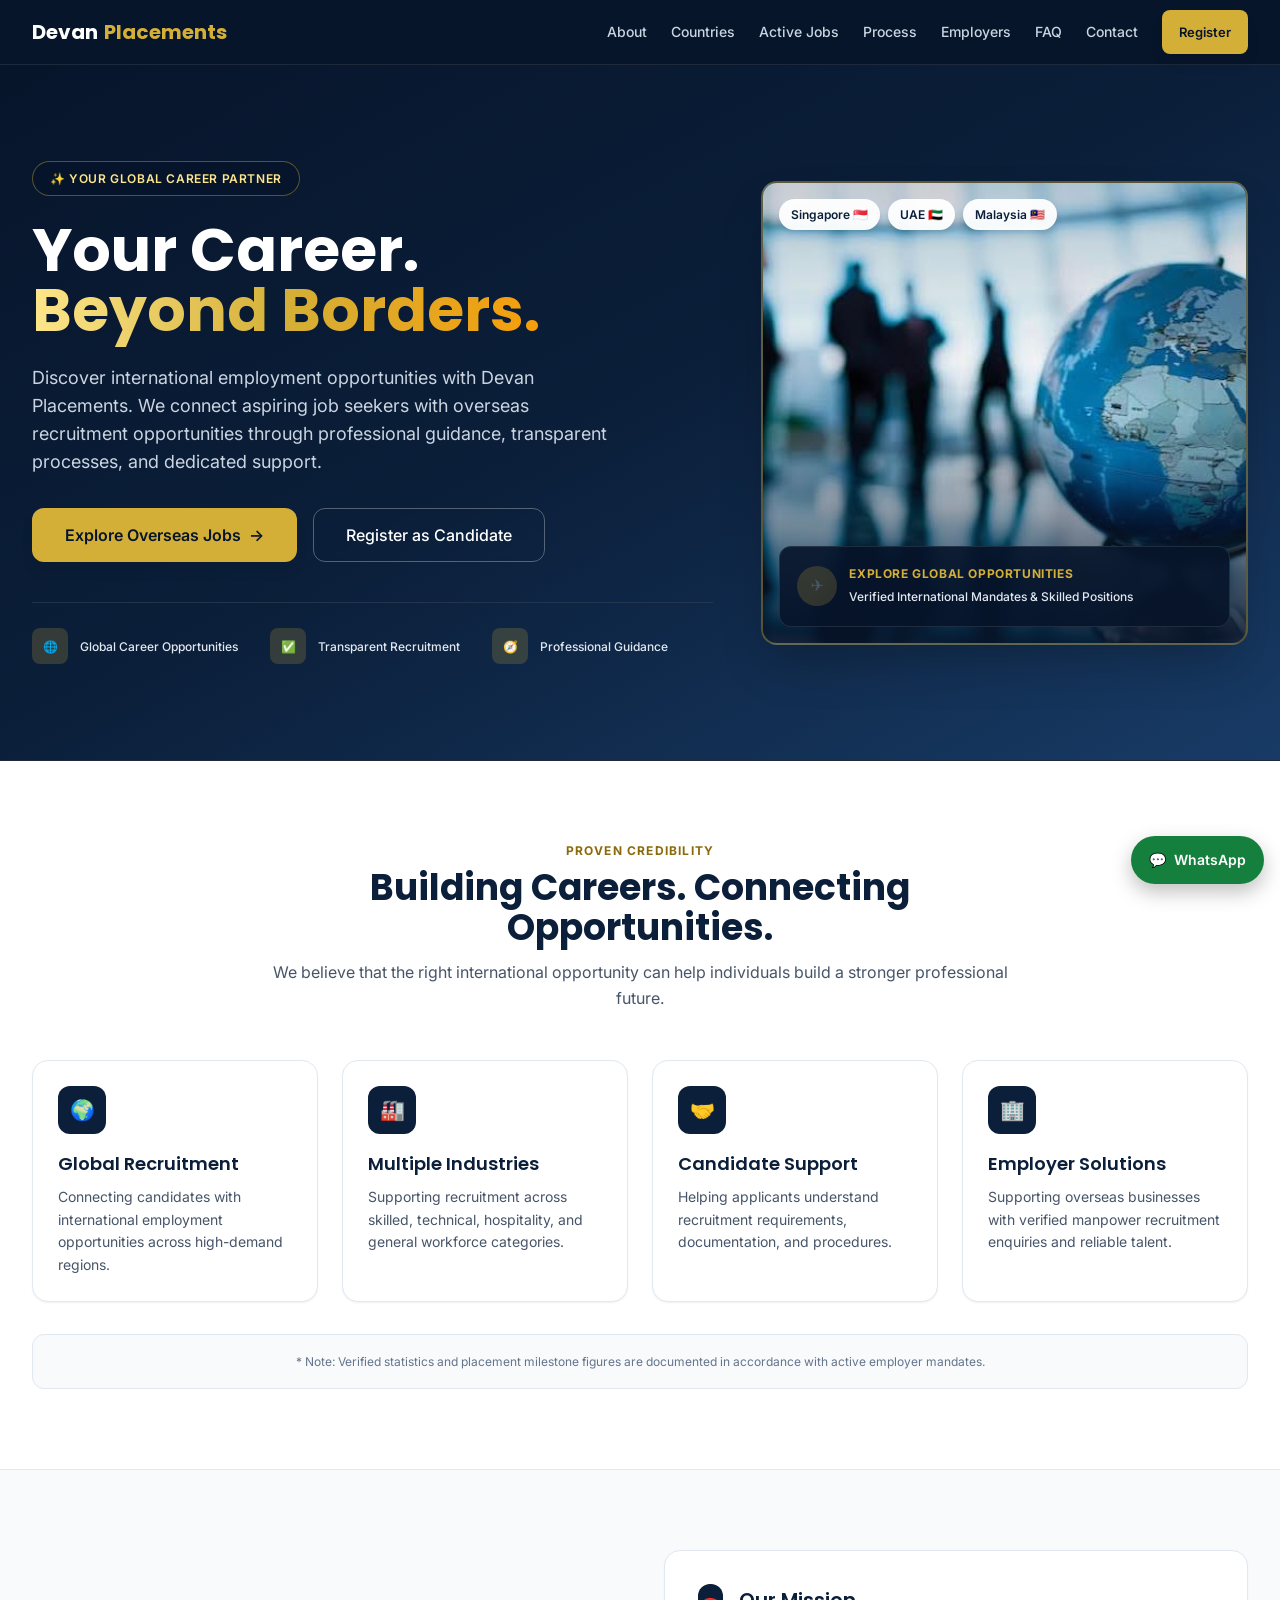
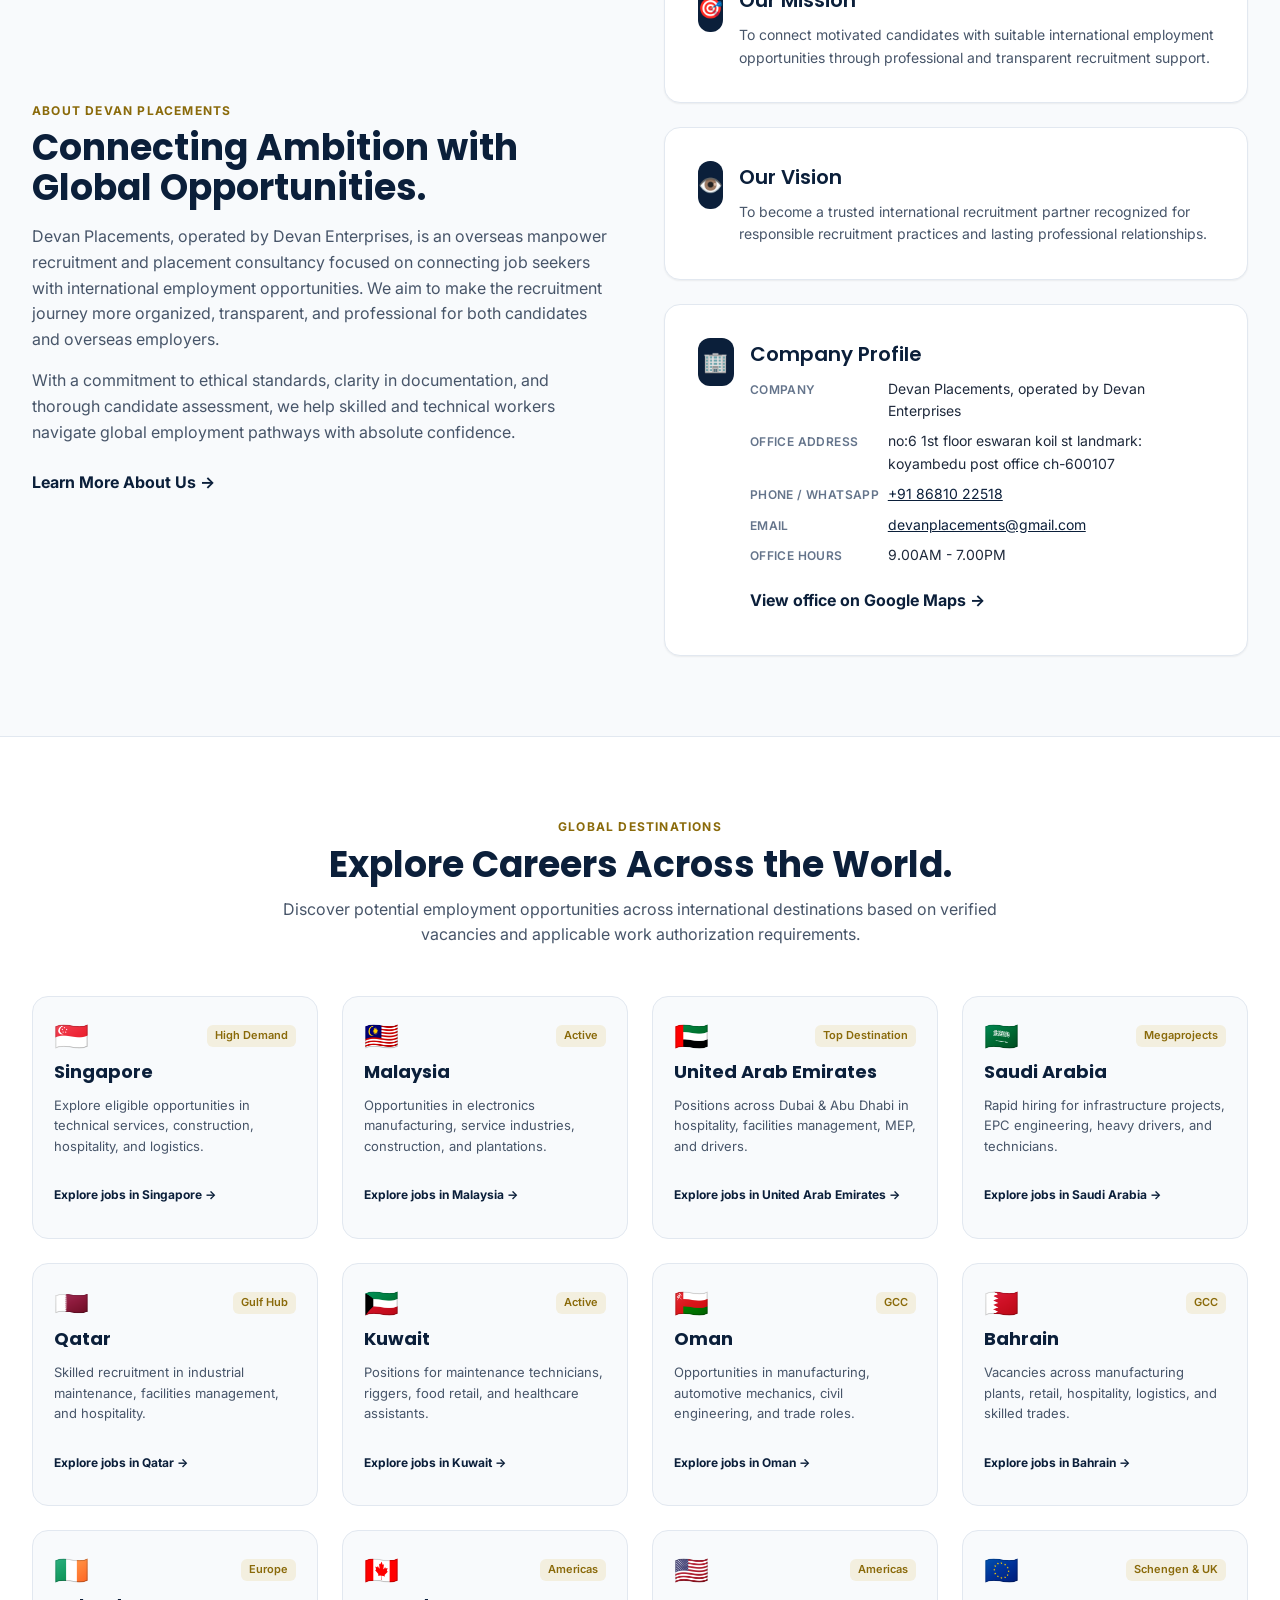
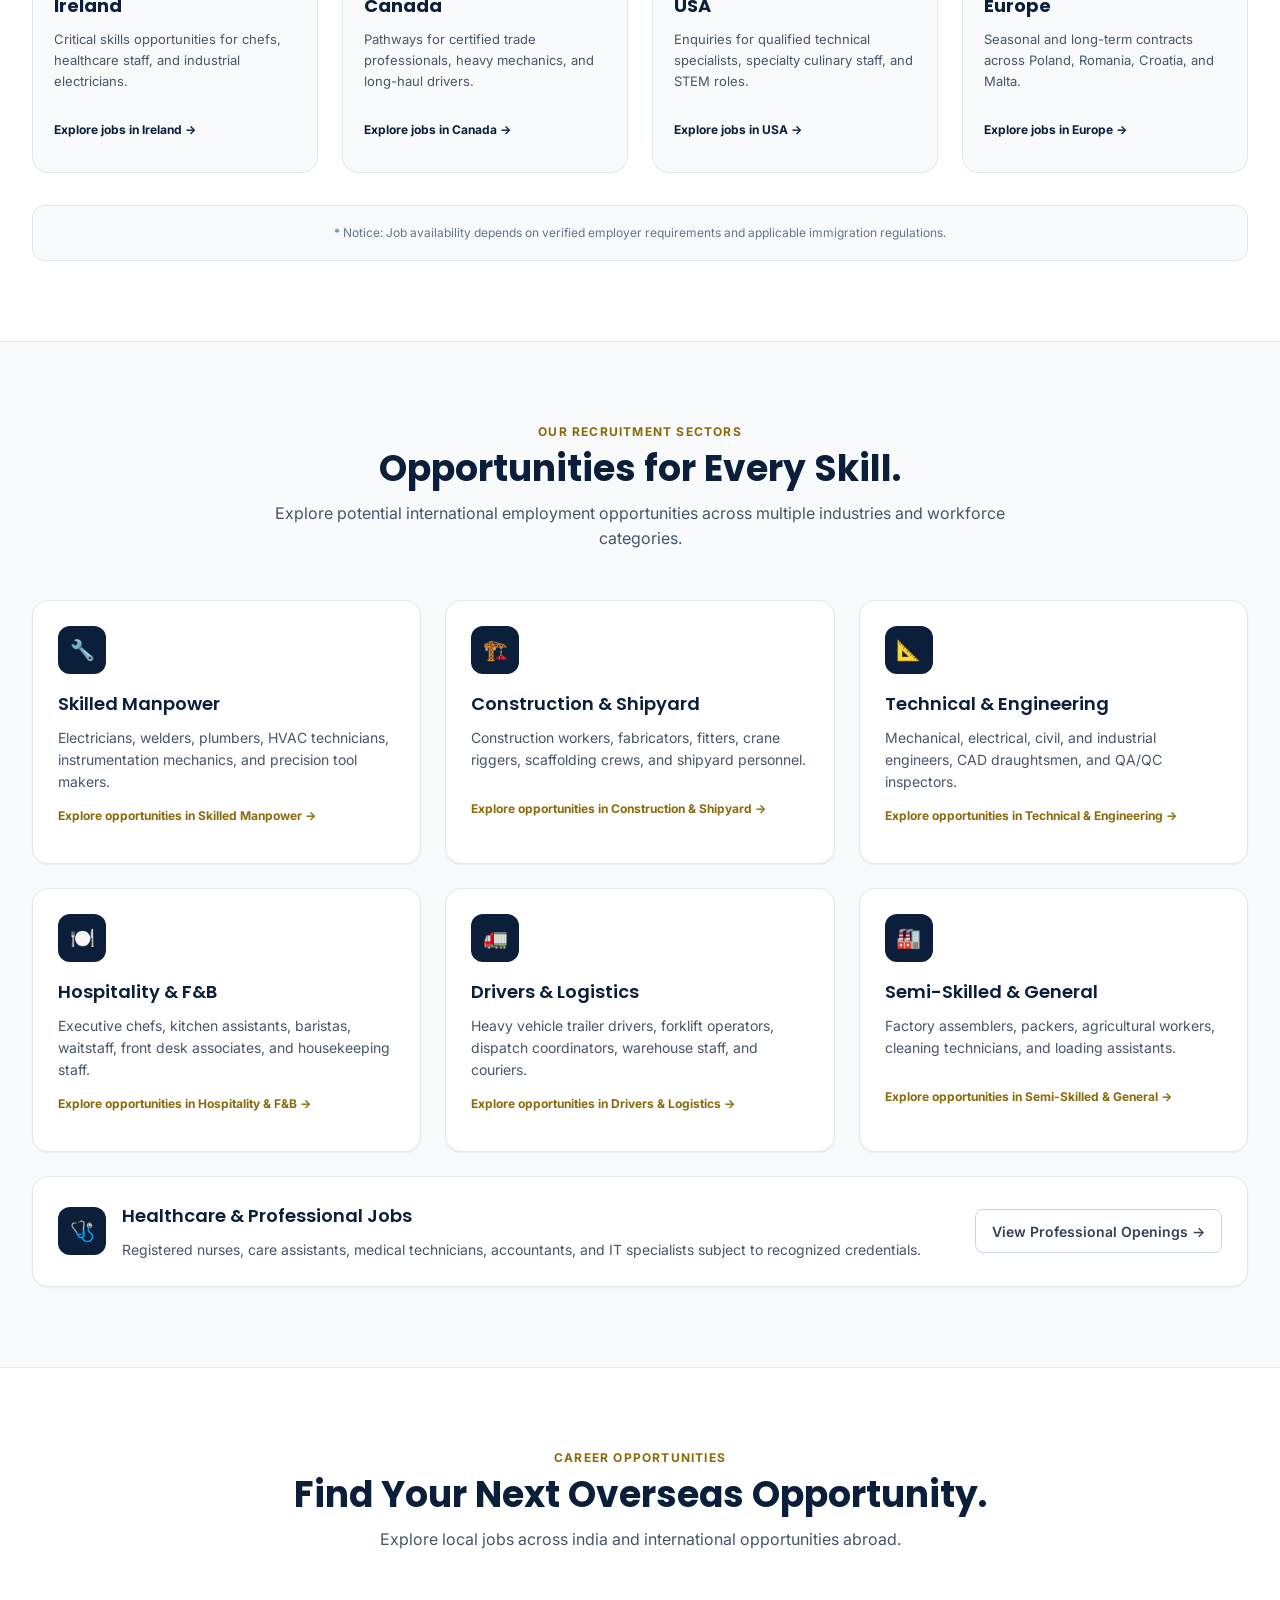
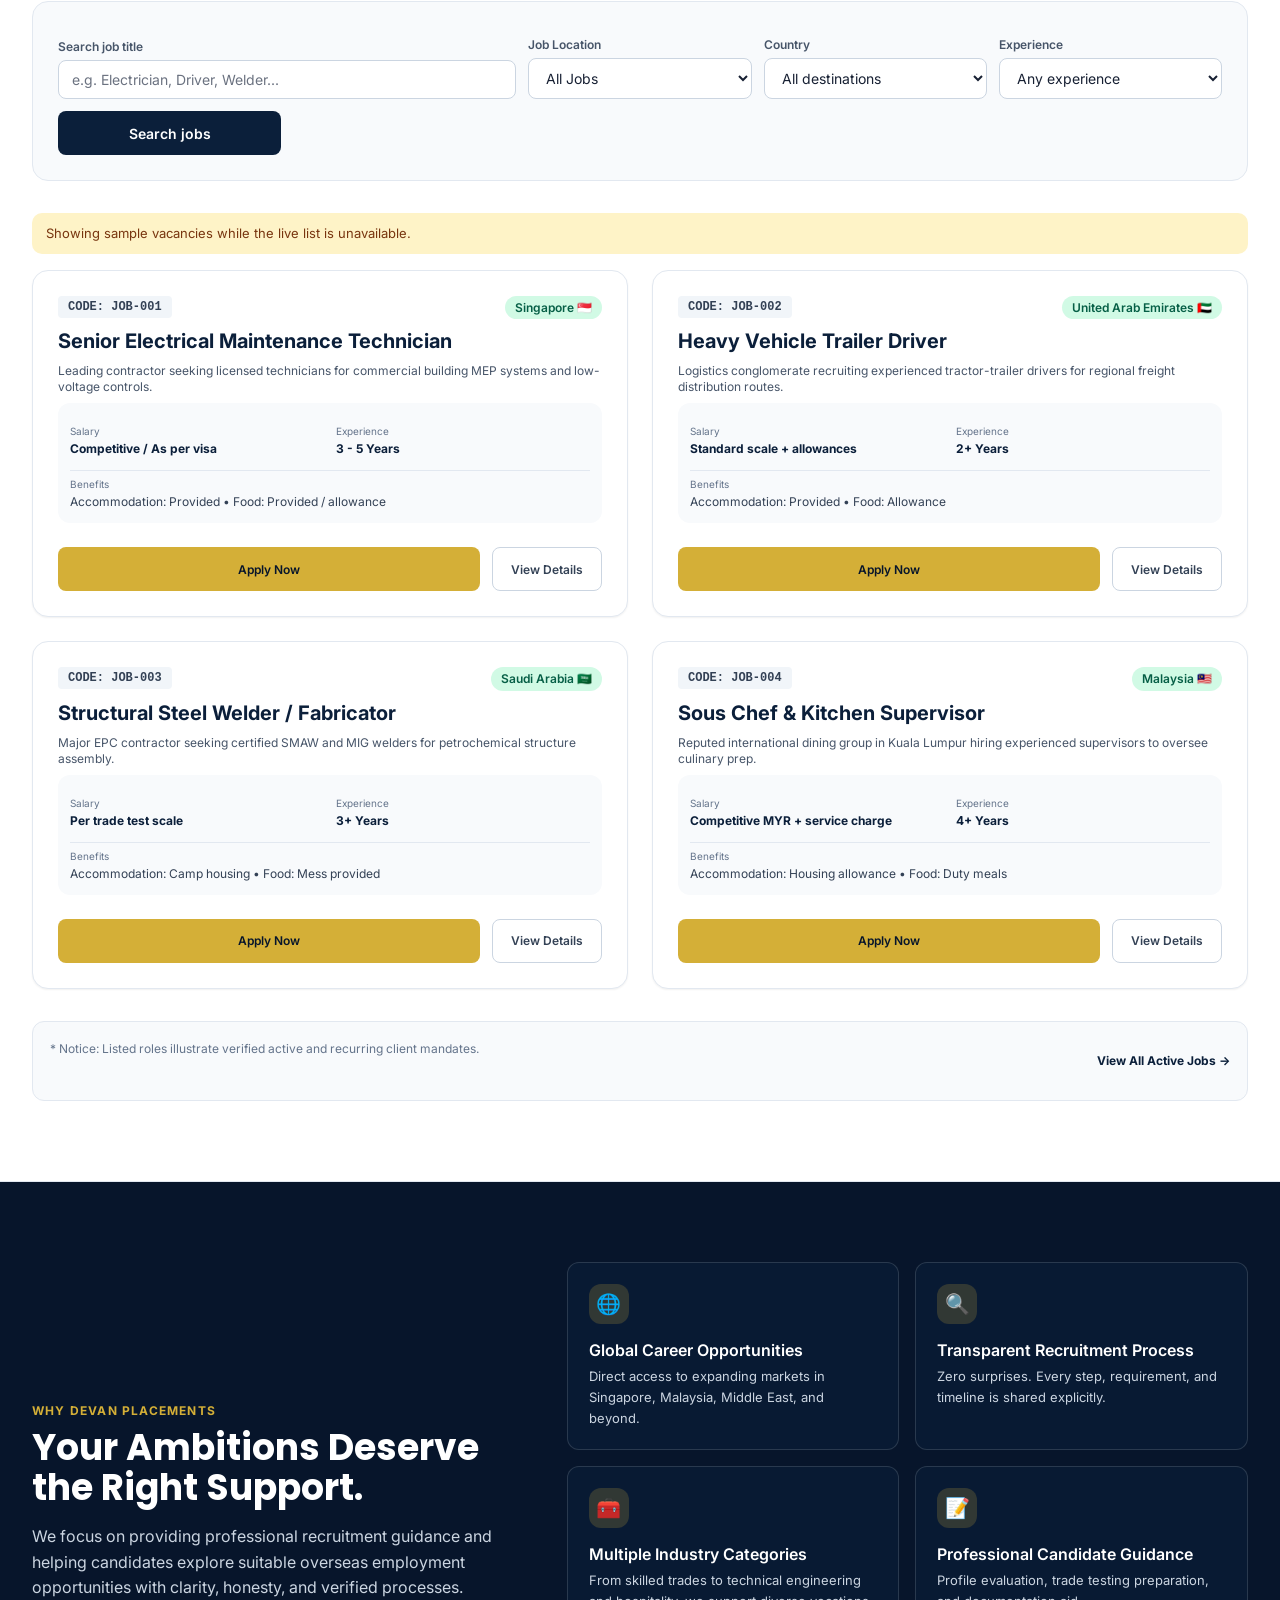
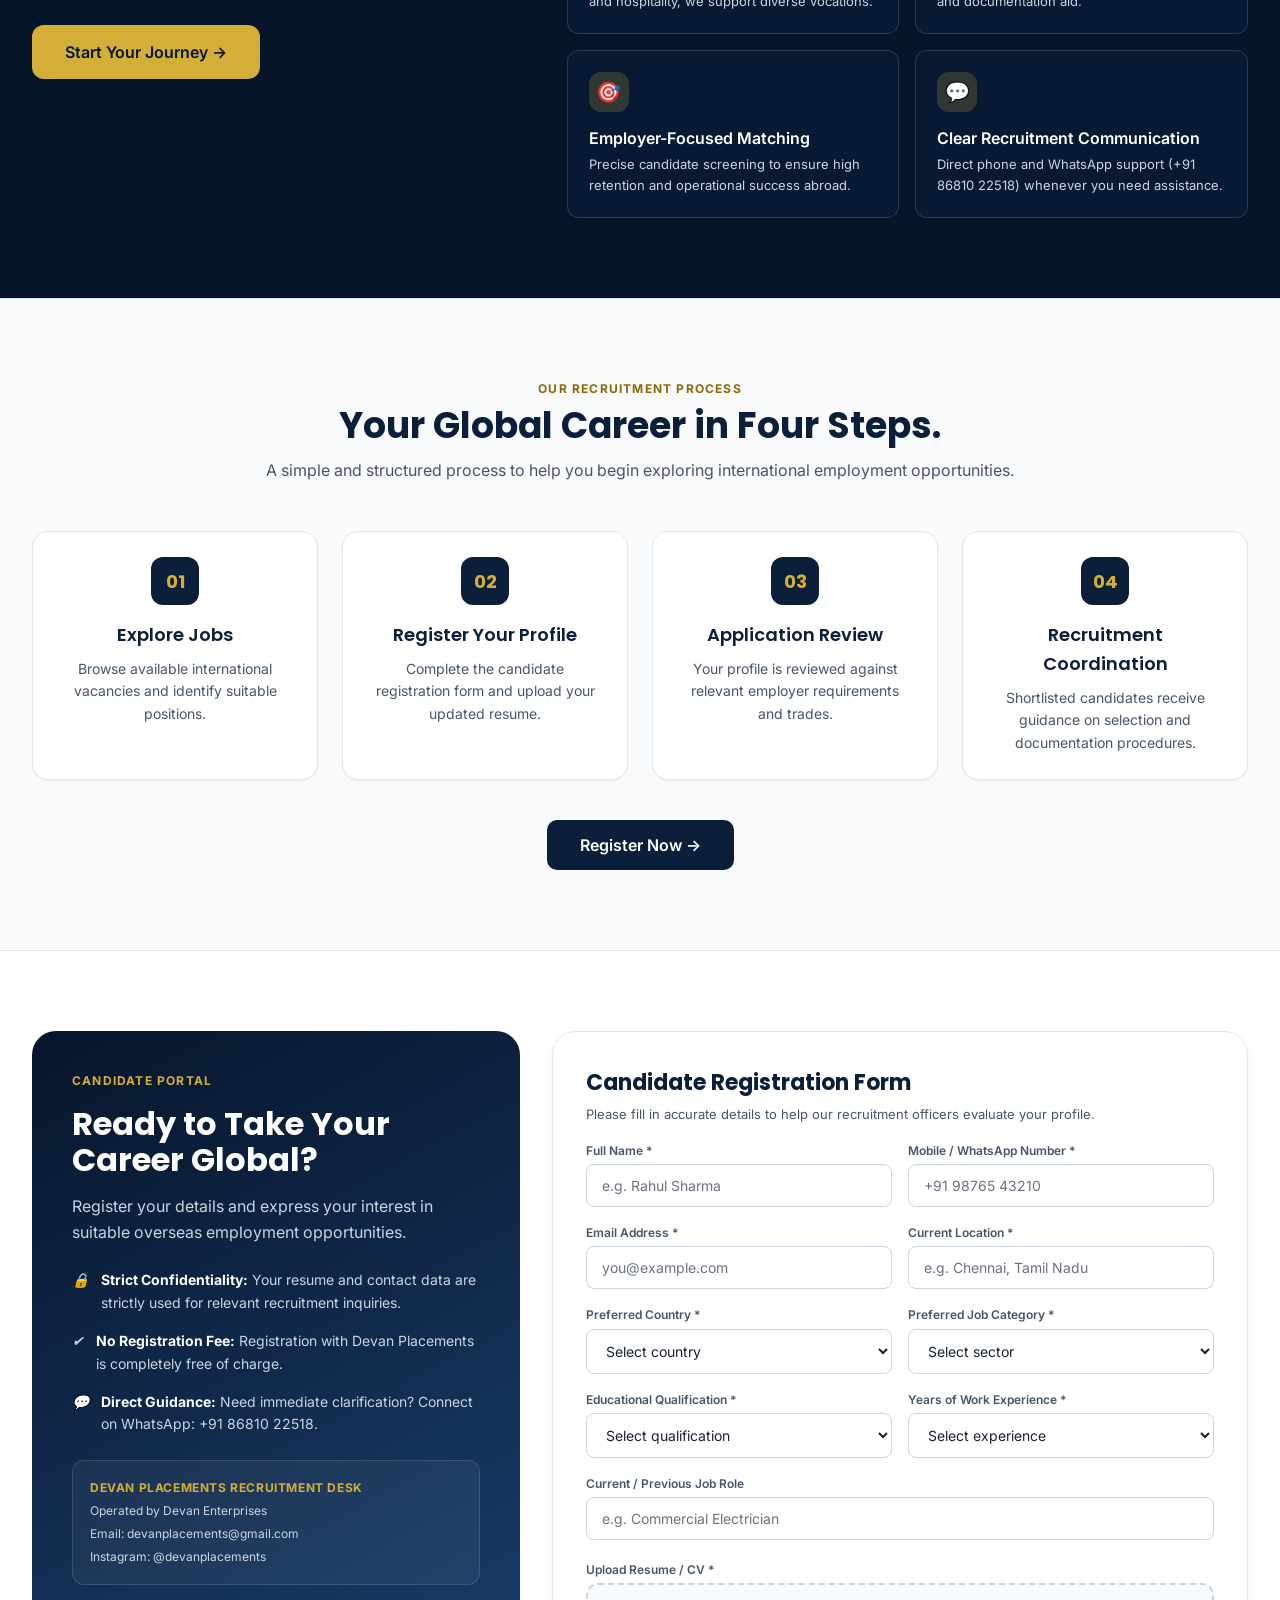
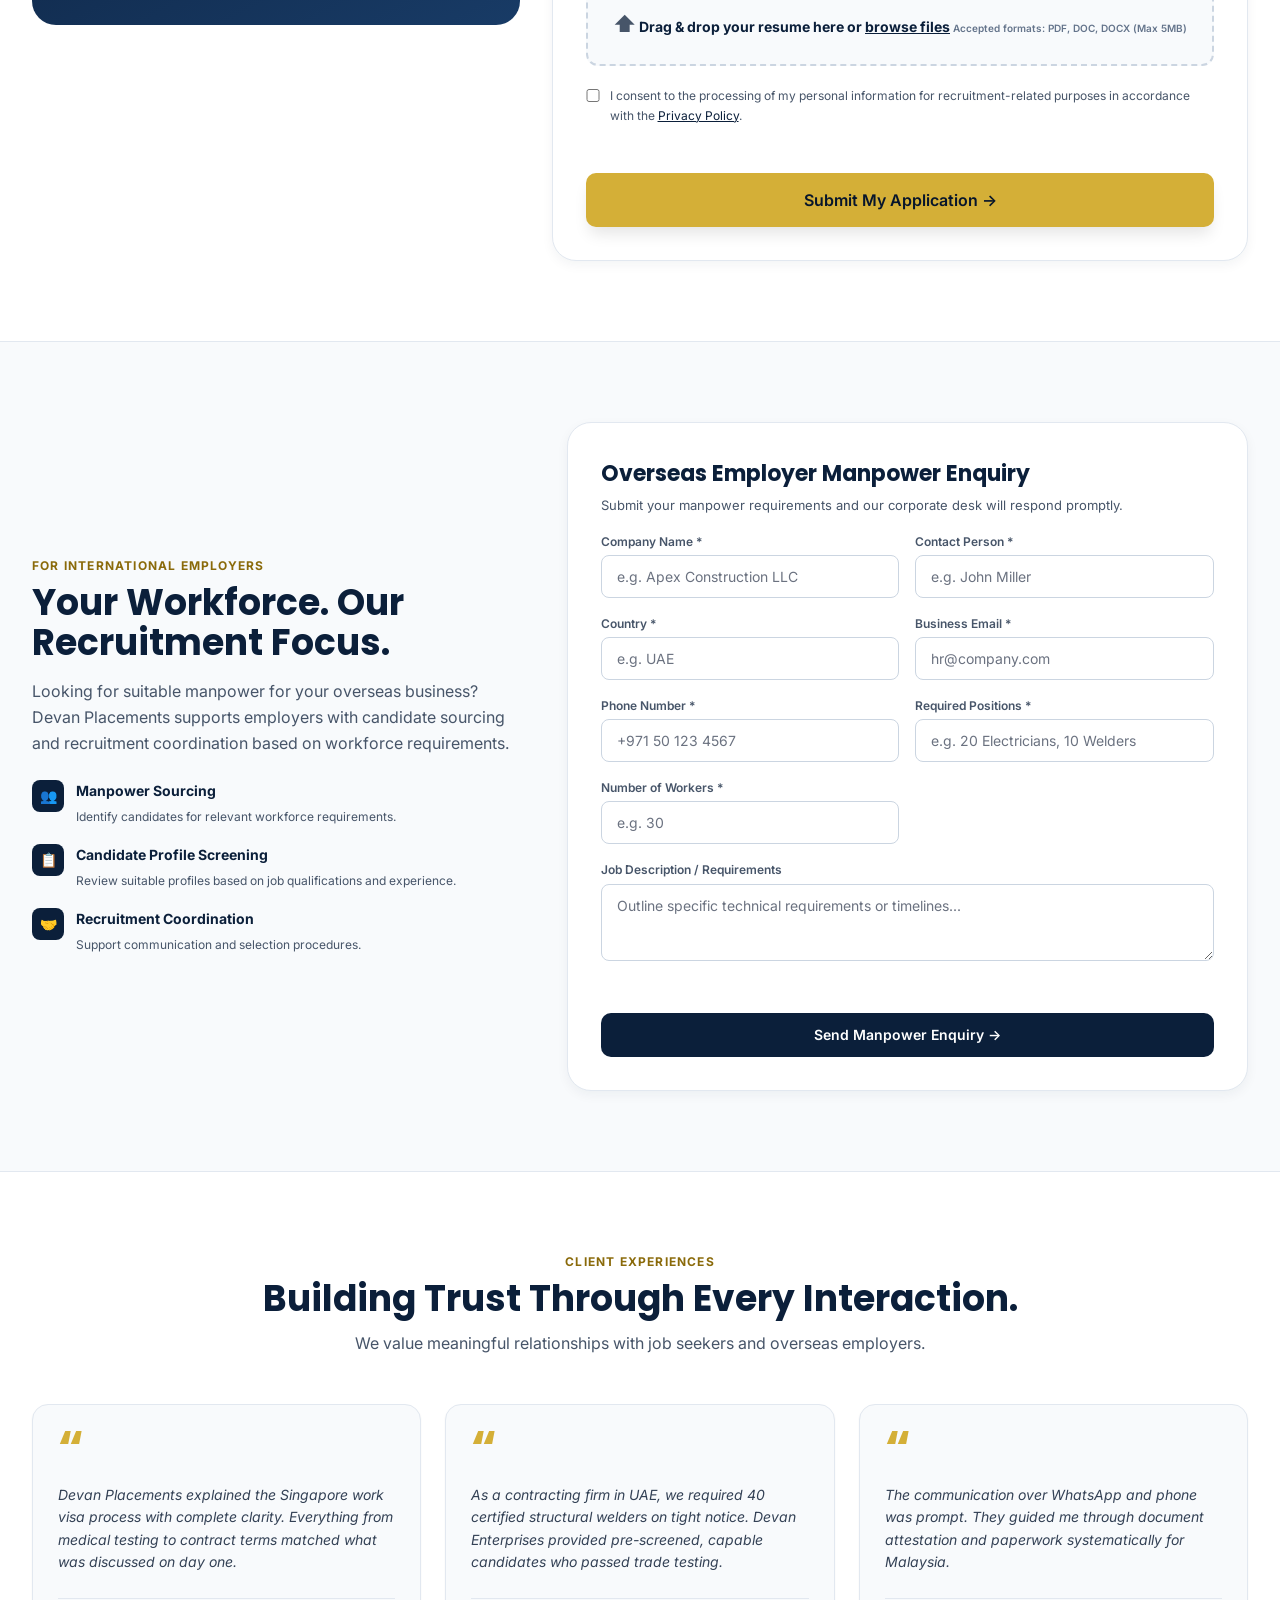
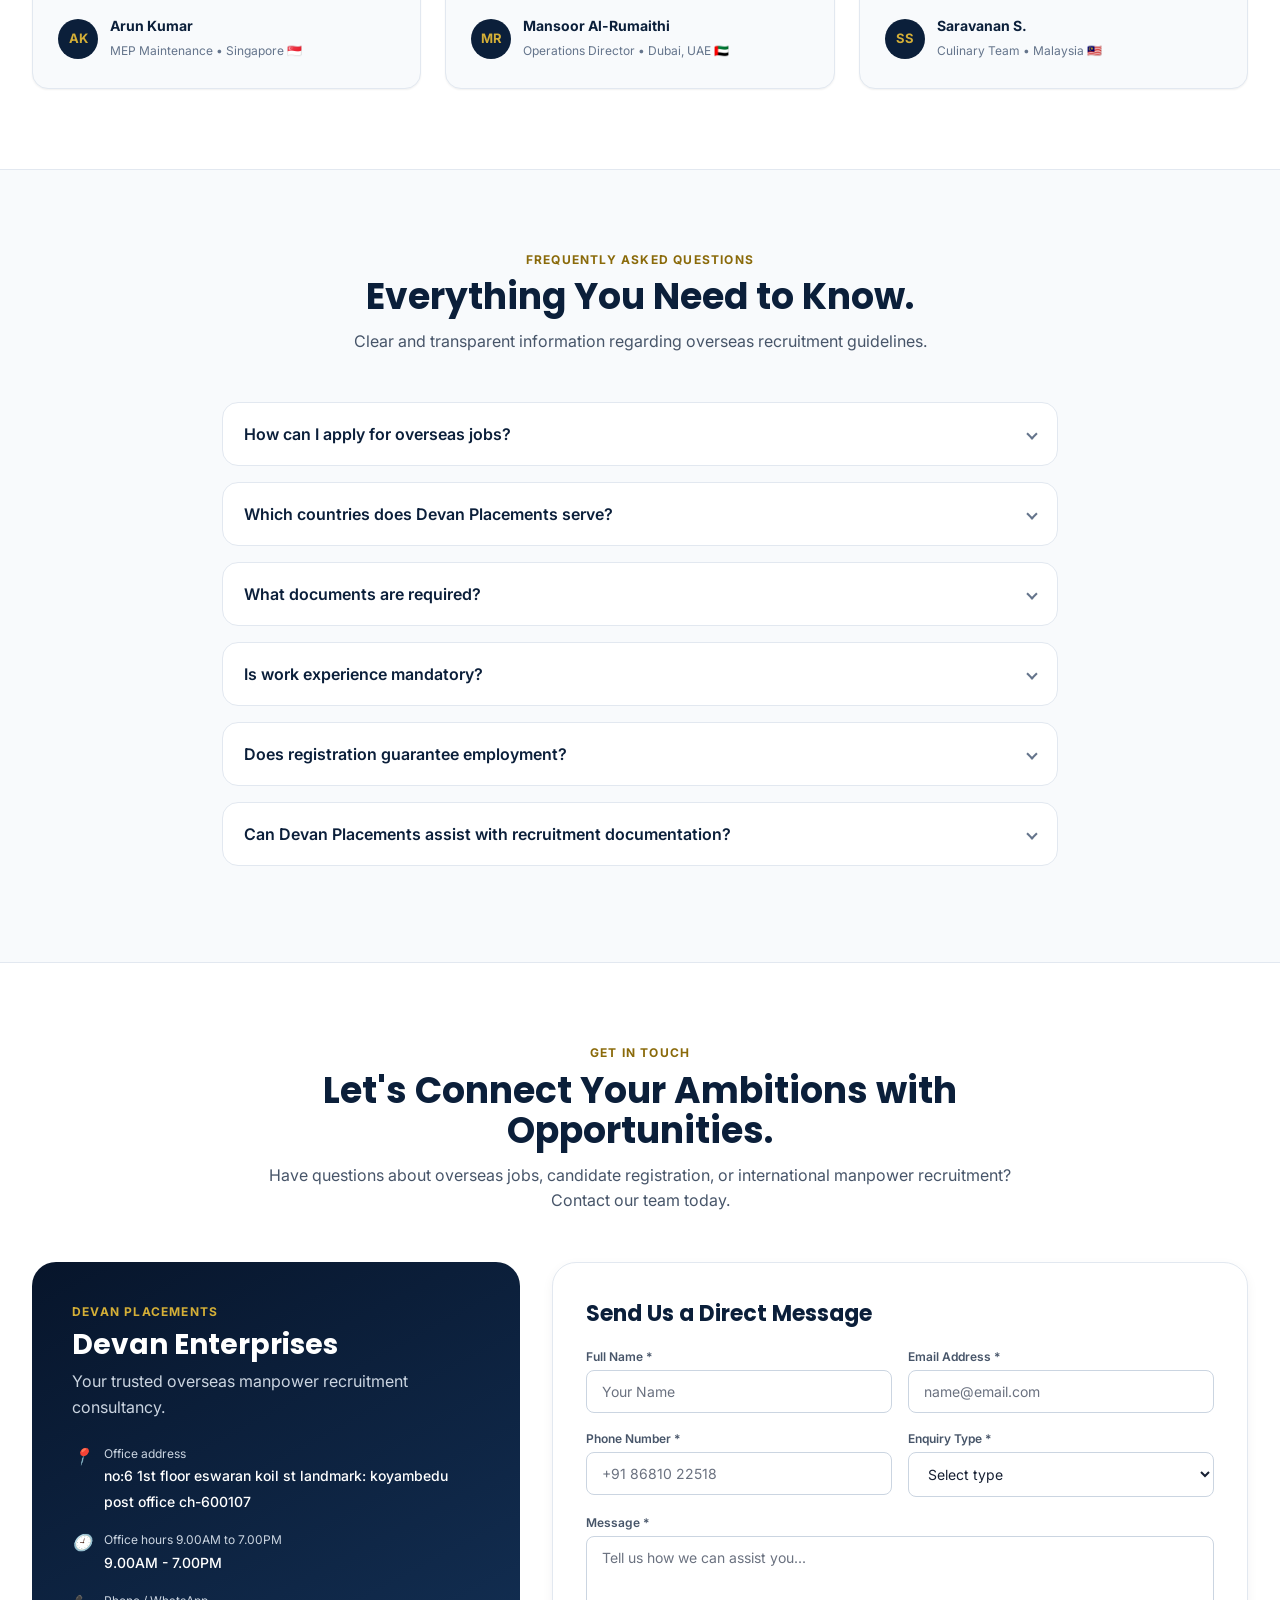
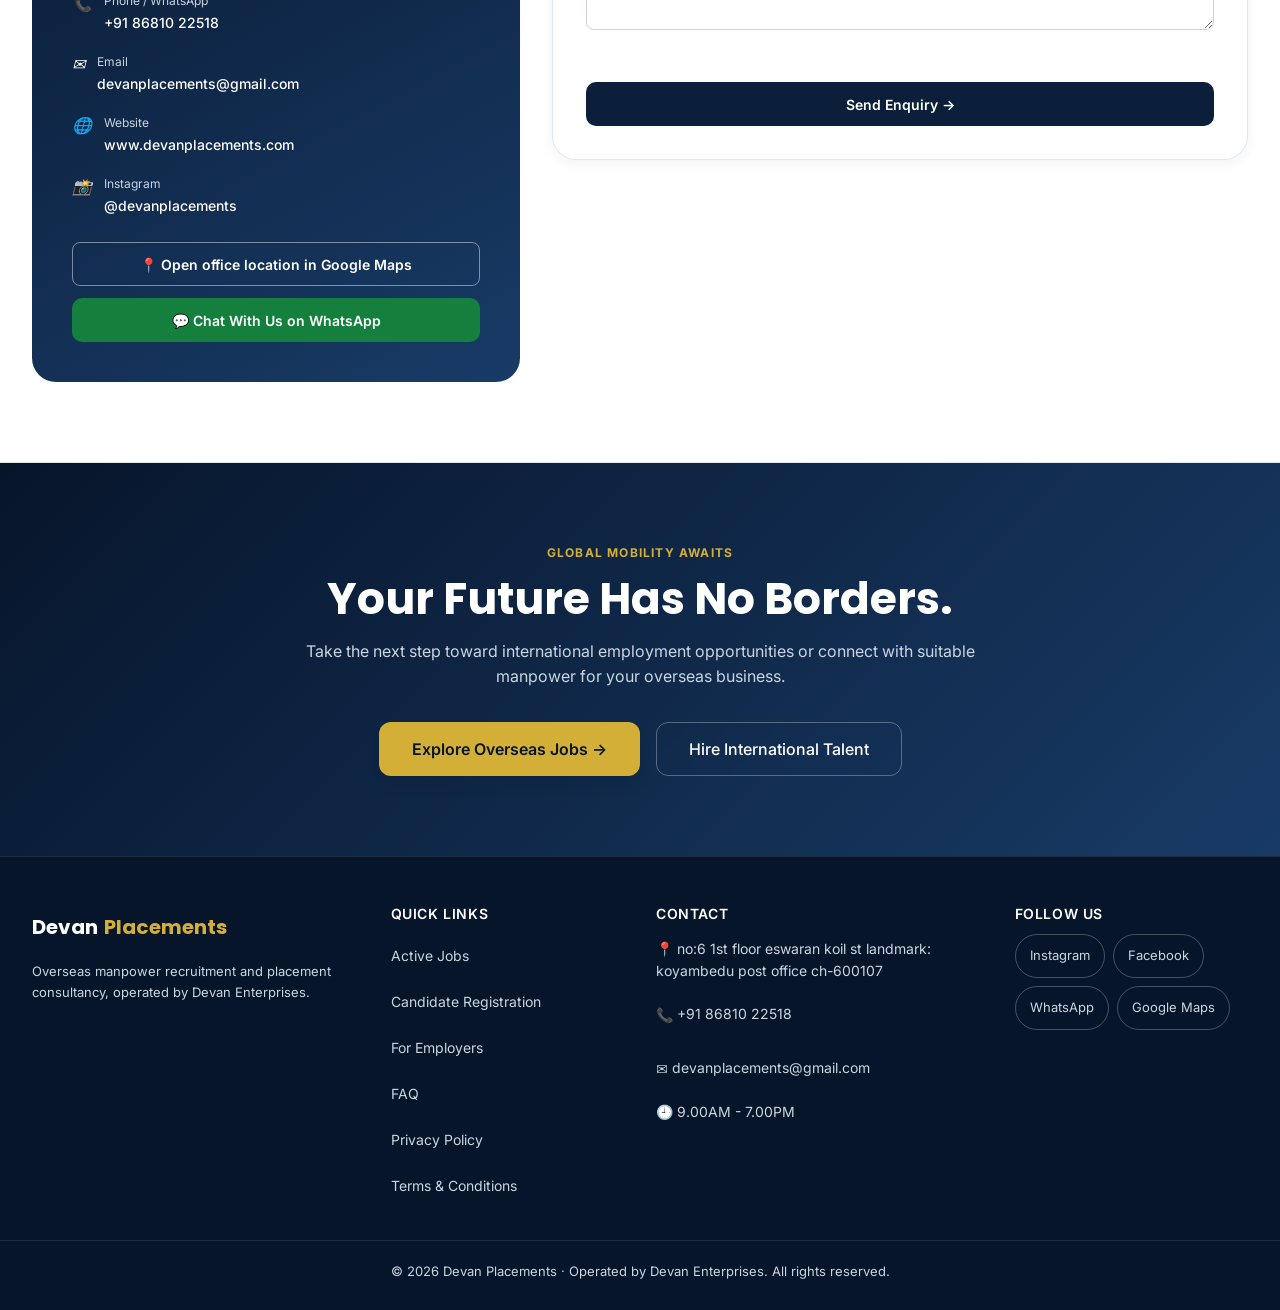
==== index.html @ 9296379b "Add files via upload" ====
<!DOCTYPE html>
<html lang="en">
<head>
  <meta charset="UTF-8" />
  <meta name="viewport" content="width=device-width, initial-scale=1" />
  <title>Devan Placements | Overseas Jobs &amp; Manpower Recruitment</title>
  <meta name="description" content="Overseas manpower recruitment and placement consultancy connecting candidates with international jobs." />
  <link rel="preconnect" href="https://fonts.googleapis.com" />
  <link rel="preconnect" href="https://fonts.gstatic.com" crossorigin />
  <link href="https://fonts.googleapis.com/css2?family=Inter:wght@400;500;600;700&family=Poppins:wght@600;700&display=swap" rel="stylesheet" />
  <link rel="stylesheet" href="style.css" />
  <link rel="icon" href="favicon.svg" type="image/svg+xml" />
  <meta name="theme-color" content="#07152b" />
  <link rel="canonical" href="https://www.devanplacements.com/" />
  <meta property="og:type" content="website" />
  <meta property="og:site_name" content="Devan Placements" />
  <meta property="og:title" content="Devan Placements | Overseas Manpower Recruitment" />
  <meta property="og:description" content="Explore verified overseas jobs in Singapore, Malaysia, the Gulf and more. Free candidate registration." />
  <meta property="og:url" content="https://www.devanplacements.com/" />
  <meta property="og:image" content="https://www.devanplacements.com/images/hero.jpg" />
  <meta name="twitter:card" content="summary_large_image" />
</head>
<body>

<div id="site-header"></div>

<main id="main">

  <!-- 2. HERO -->
  <section class="hero" id="home">
    <div class="container hero-grid">
      <div class="hero-copy">
        <span class="pill">✨ Your global career partner</span>
        <h1>Your Career.<br /><span class="gold-text">Beyond Borders.</span></h1>
        <p class="hero-lead">Discover international employment opportunities with Devan Placements. We connect aspiring job seekers with overseas recruitment opportunities through professional guidance, transparent processes, and dedicated support.</p>
        <div class="btn-row">
          <a href="#jobs" class="btn btn-gold btn-lg">Explore Overseas Jobs <span>→</span></a>
          <a href="#register" class="btn btn-ghost btn-lg">Register as Candidate</a>
        </div>
        <ul class="hero-points">
          <li><i>🌐</i>Global Career Opportunities</li>
          <li><i>✅</i>Transparent Recruitment</li>
          <li><i>🧭</i>Professional Guidance</li>
        </ul>
      </div>
      <div class="hero-visual">
        <!-- Export this image from Figma (node 2:597) and save as images/hero.jpg -->
        <img src="images/hero.jpg" alt="Professionals walking through an international airport" onerror="this.style.display='none'" />
        <div class="hero-badges"><span>Singapore 🇸🇬</span><span>UAE 🇦🇪</span><span>Malaysia 🇲🇾</span></div>
        <div class="hero-card">
          <i>✈️</i>
          <div><strong>Explore global opportunities</strong><span>Verified International Mandates &amp; Skilled Positions</span></div>
        </div>
      </div>
    </div>
  </section>

  <!-- 3. TRUST -->
  <section class="section bg-white" id="trust">
    <div class="container">
      <header class="section-head">
        <span class="eyebrow">Proven credibility</span>
        <h2>Building Careers. Connecting Opportunities.</h2>
        <p>We believe that the right international opportunity can help individuals build a stronger professional future.</p>
      </header>
      <div class="grid grid-4">
        <article class="card"><i class="icon-box" aria-hidden="true">🌍</i><h3>Global Recruitment</h3><p>Connecting candidates with international employment opportunities across high-demand regions.</p></article>
        <article class="card"><i class="icon-box" aria-hidden="true">🏭</i><h3>Multiple Industries</h3><p>Supporting recruitment across skilled, technical, hospitality, and general workforce categories.</p></article>
        <article class="card"><i class="icon-box" aria-hidden="true">🤝</i><h3>Candidate Support</h3><p>Helping applicants understand recruitment requirements, documentation, and procedures.</p></article>
        <article class="card"><i class="icon-box" aria-hidden="true">🏢</i><h3>Employer Solutions</h3><p>Supporting overseas businesses with verified manpower recruitment enquiries and reliable talent.</p></article>
      </div>
      <div class="note-bar center">* Note: Verified statistics and placement milestone figures are documented in accordance with active employer mandates.</div>
    </div>
  </section>

  <!-- 4. ABOUT -->
  <section class="section bg-light" id="about">
    <div class="container about-grid">
      <div>
        <span class="eyebrow">About Devan Placements</span>
        <h2>Connecting Ambition with Global Opportunities.</h2>
        <p>Devan Placements, operated by Devan Enterprises, is an overseas manpower recruitment and placement consultancy focused on connecting job seekers with international employment opportunities. We aim to make the recruitment journey more organized, transparent, and professional for both candidates and overseas employers.</p>
        <p>With a commitment to ethical standards, clarity in documentation, and thorough candidate assessment, we help skilled and technical workers navigate global employment pathways with absolute confidence.</p>
        <a href="#contact" class="text-link">Learn More About Us →</a>
      </div>
      <div class="stack">
        <article class="card row-card"><i class="icon-box" aria-hidden="true">🎯</i><div><h3>Our Mission</h3><p>To connect motivated candidates with suitable international employment opportunities through professional and transparent recruitment support.</p></div></article>
        <article class="card row-card"><i class="icon-box" aria-hidden="true">👁️</i><div><h3>Our Vision</h3><p>To become a trusted international recruitment partner recognized for responsible recruitment practices and lasting professional relationships.</p></div></article>
        <article class="card row-card"><i class="icon-box" aria-hidden="true">🏢</i><div>
          <h3>Company Profile</h3>
          <dl class="profile-list">
            <div><dt>Company</dt><dd>Devan Placements, operated by Devan Enterprises</dd></div>
            <div data-hide-empty><dt>Office address</dt><dd data-site="address"></dd></div>
            <div><dt>Phone / WhatsApp</dt><dd><a data-site-href="tel" href="#"><span data-site="phone"></span></a></dd></div>
            <div><dt>Email</dt><dd><a data-site-href="mailto" href="#"><span data-site="email"></span></a></dd></div>
            <div data-hide-empty><dt>Office hours</dt><dd data-site="hours"></dd></div>
            <div data-hide-empty><dt>Registration no.</dt><dd data-site="registrationNo"></dd></div>
          </dl>
          <a class="text-link" data-hide-empty data-site-href="mapsUrl" href="#" target="_blank" rel="noopener">View office on Google Maps →</a>
        </div></article>
      </div>
    </div>
  </section>

  <!-- 5. COUNTRIES -->
  <section class="section bg-white" id="countries">
    <div class="container">
      <header class="section-head">
        <span class="eyebrow">Global destinations</span>
        <h2>Explore Careers Across the World.</h2>
        <p>Discover potential employment opportunities across international destinations based on verified vacancies and applicable work authorization requirements.</p>
      </header>
      <div class="grid grid-4" id="country-grid"></div>
      <div class="note-bar center">* Notice: Job availability depends on verified employer requirements and applicable immigration regulations.</div>
    </div>
  </section>

  <!-- 6. JOB CATEGORIES -->
  <section class="section bg-light" id="categories">
    <div class="container">
      <header class="section-head">
        <span class="eyebrow">Our recruitment sectors</span>
        <h2>Opportunities for Every Skill.</h2>
        <p>Explore potential international employment opportunities across multiple industries and workforce categories.</p>
      </header>
      <div class="grid grid-3" id="category-grid"></div>
      <article class="card wide-card">
        <i class="icon-box" aria-hidden="true">🩺</i>
        <div><h3>Healthcare &amp; Professional Jobs</h3><p>Registered nurses, care assistants, medical technicians, accountants, and IT specialists subject to recognized credentials.</p></div>
        <a href="#jobs" class="btn btn-outline">View Professional Openings →</a>
      </article>
    </div>
  </section>

  <!-- 7. JOBS -->
  <section class="section bg-white" id="jobs">
    <div class="container">
      <header class="section-head">
        <span class="eyebrow">Career opportunities</span>
        <h2>Find Your Next Overseas Opportunity.</h2>
        <p>Explore local jobs across india and international opportunities abroad.</p>
      </header>
      <form class="filter-bar" action="jobs.html" method="get" role="search" aria-label="Search jobs">
        <label class="span-2">Search job title
          <input type="search" name="q" placeholder="e.g. Electrician, Driver, Welder..." autocomplete="off" />
        </label>
        <label>Job Location
  <select name="jobLocation" id="filter-job-location">
    <option value="all">All Jobs</option>
    <option value="local">Local Jobs (India)</option>
    <option value="overseas">Overseas Jobs</option>
  </select>
</label>
        <label>Country
          <select name="country" id="filter-country"><option value="">All destinations</option></select>
        </label>
        <label>Experience
          <select name="exp">
            <option value="">Any experience</option>
            <option value="0-2">0 - 2 years</option>
            <option value="3-5">3 - 5 years</option>
            <option value="5+">5+ years</option>
          </select>
        </label>
        <button type="submit" class="btn btn-navy">Search jobs</button>
      </form>
      <p class="sample-banner" id="sample-banner" hidden>Showing sample vacancies while the live list is unavailable.</p>
      <div class="grid grid-2" id="job-grid" aria-live="polite"><p class="empty-state">Loading vacancies…</p></div>
      <p class="empty-state" id="job-empty" hidden>No active vacancies right now. Please check again soon or register your profile.</p>
      <div class="note-bar split">
        <span>* Notice: Listed roles illustrate verified active and recurring client mandates.</span>
        <a href="jobs.html" class="text-link">View All Active Jobs →</a>
      </div>
    </div>
  </section>

  <!-- 8. WHY CHOOSE US -->
  <section class="section bg-navy" id="why">
    <div class="container why-grid">
      <div>
        <span class="eyebrow gold">Why Devan Placements</span>
        <h2 class="on-dark">Your Ambitions Deserve the Right Support.</h2>
        <p class="on-dark-text">We focus on providing professional recruitment guidance and helping candidates explore suitable overseas employment opportunities with clarity, honesty, and verified processes.</p>
        <a href="#register" class="btn btn-gold btn-lg">Start Your Journey →</a>
      </div>
      <div class="grid grid-2 tight">
        <article class="dark-card"><i class="icon-box dark" aria-hidden="true">🌐</i><h3>Global Career Opportunities</h3><p>Direct access to expanding markets in Singapore, Malaysia, Middle East, and beyond.</p></article>
        <article class="dark-card"><i class="icon-box dark" aria-hidden="true">🔍</i><h3>Transparent Recruitment Process</h3><p>Zero surprises. Every step, requirement, and timeline is shared explicitly.</p></article>
        <article class="dark-card"><i class="icon-box dark" aria-hidden="true">🧰</i><h3>Multiple Industry Categories</h3><p>From skilled trades to technical engineering and hospitality, we support diverse vocations.</p></article>
        <article class="dark-card"><i class="icon-box dark" aria-hidden="true">📝</i><h3>Professional Candidate Guidance</h3><p>Profile evaluation, trade testing preparation, and documentation aid.</p></article>
        <article class="dark-card"><i class="icon-box dark" aria-hidden="true">🎯</i><h3>Employer-Focused Matching</h3><p>Precise candidate screening to ensure high retention and operational success abroad.</p></article>
        <article class="dark-card"><i class="icon-box dark" aria-hidden="true">💬</i><h3>Clear Recruitment Communication</h3><p>Direct phone and WhatsApp support (+91 86810 22518) whenever you need assistance.</p></article>
      </div>
    </div>
  </section>

  <!-- 9. HOW IT WORKS -->
  <section class="section bg-light" id="how">
    <div class="container">
      <header class="section-head">
        <span class="eyebrow">Our recruitment process</span>
        <h2>Your Global Career in Four Steps.</h2>
        <p>A simple and structured process to help you begin exploring international employment opportunities.</p>
      </header>
      <div class="grid grid-4">
        <article class="card step"><b>01</b><h3>Explore Jobs</h3><p>Browse available international vacancies and identify suitable positions.</p></article>
        <article class="card step"><b>02</b><h3>Register Your Profile</h3><p>Complete the candidate registration form and upload your updated resume.</p></article>
        <article class="card step"><b>03</b><h3>Application Review</h3><p>Your profile is reviewed against relevant employer requirements and trades.</p></article>
        <article class="card step"><b>04</b><h3>Recruitment Coordination</h3><p>Shortlisted candidates receive guidance on selection and documentation procedures.</p></article>
      </div>
      <div class="center mt"><a href="#register" class="btn btn-navy btn-lg">Register Now →</a></div>
    </div>
  </section>

  <!-- 10. CANDIDATE REGISTRATION -->
  <section class="section bg-white" id="register">
    <div class="container reg-grid">
      <aside class="portal-panel">
        <span class="eyebrow gold">Candidate portal</span>
        <h2 class="on-dark">Ready to Take Your Career Global?</h2>
        <p class="on-dark-text">Register your details and express your interest in suitable overseas employment opportunities.</p>
        <ul class="check-list">
          <li><i>🔒</i><span><b>Strict Confidentiality:</b> Your resume and contact data are strictly used for relevant recruitment inquiries.</span></li>
          <li><i>✔️</i><span><b>No Registration Fee:</b> Registration with Devan Placements is completely free of charge.</span></li>
          <li><i>💬</i><span><b>Direct Guidance:</b> Need immediate clarification? Connect on WhatsApp: +91 86810 22518.</span></li>
        </ul>
        <div class="desk">
          <strong>DEVAN PLACEMENTS RECRUITMENT DESK</strong>
          <span>Operated by Devan Enterprises</span>
          <span>Email: devanplacements@gmail.com</span>
          <span>Instagram: @devanplacements</span>
        </div>
      </aside>

      <form class="form-card" id="candidate-form" novalidate>
        <h3>Candidate Registration Form</h3>
        <p class="sub">Please fill in accurate details to help our recruitment officers evaluate your profile.</p>
        <div class="form-grid">
          <label>Full Name *<input type="text" name="fullName" autocomplete="name" placeholder="e.g. Rahul Sharma" required /></label>
          <label>Mobile / WhatsApp Number *<input type="tel" inputmode="tel" autocomplete="tel" name="phone" placeholder="+91 98765 43210" required /></label>
          <label>Email Address *<input type="email" autocomplete="email" name="email" placeholder="you@example.com" required /></label>
          <label>Current Location *<input type="text" name="location" autocomplete="address-level2" placeholder="e.g. Chennai, Tamil Nadu" required /></label>
          <label>Preferred Country *<select name="country" id="reg-country" required><option value="">Select country</option></select></label>
          <label>Preferred Job Category *
            <select name="category" required>
              <option value="">Select sector</option>
              <option>Skilled Manpower</option><option>Construction &amp; Shipyard</option><option>Technical &amp; Engineering</option>
              <option>Hospitality &amp; F&amp;B</option><option>Drivers &amp; Logistics</option><option>Semi-Skilled &amp; General</option>
              <option>Healthcare &amp; Professional</option>
            </select>
          </label>
          <label>Educational Qualification *
            <select name="qualification" required>
              <option value="">Select qualification</option>
              <option>10th / SSLC</option><option>12th / HSC</option><option>ITI / Trade Certificate</option>
              <option>Diploma</option><option>Bachelor's Degree</option><option>Master's Degree</option>
            </select>
          </label>
          <label>Years of Work Experience *
            <select name="experience" required>
              <option value="">Select experience</option>
              <option>Fresher</option><option>1 - 2 Years</option><option>3 - 5 Years</option><option>5 - 10 Years</option><option>10+ Years</option>
            </select>
          </label>
          <label class="full">Current / Previous Job Role<input type="text" name="jobRole" placeholder="e.g. Commercial Electrician" /></label>
        </div>

        <div class="field-label">Upload Resume / CV *</div>
        <label class="dropzone" id="dropzone" for="resume">
          <span class="dz-icon">⬆️</span>
          <strong class="dz-text">Drag &amp; drop your resume here or <u>browse files</u></strong>
          <small>Accepted formats: PDF, DOC, DOCX (Max 5MB)</small>
          <input type="file" id="resume" name="resume" accept=".pdf,.doc,.docx" class="sr-only" />
        </label>

        <label class="consent"><input type="checkbox" name="consent" required />
          <span>I consent to the processing of my personal information for recruitment-related purposes in accordance with the <a href="privacy.html" target="_blank" rel="noopener">Privacy Policy</a>.</span></label>
        <p class="form-status" role="status" aria-live="polite"></p>
        <button type="submit" class="btn btn-gold btn-block">Submit My Application →</button>
      </form>
    </div>
  </section>

  <!-- 11. EMPLOYER SERVICES -->
  <section class="section bg-light" id="employers">
    <div class="container why-grid">
      <div>
        <span class="eyebrow">For international employers</span>
        <h2>Your Workforce. Our Recruitment Focus.</h2>
        <p>Looking for suitable manpower for your overseas business? Devan Placements supports employers with candidate sourcing and recruitment coordination based on workforce requirements.</p>
        <ul class="mini-list">
          <li><i class="icon-box sm" aria-hidden="true">👥</i><div><strong>Manpower Sourcing</strong><span>Identify candidates for relevant workforce requirements.</span></div></li>
          <li><i class="icon-box sm" aria-hidden="true">📋</i><div><strong>Candidate Profile Screening</strong><span>Review suitable profiles based on job qualifications and experience.</span></div></li>
          <li><i class="icon-box sm" aria-hidden="true">🤝</i><div><strong>Recruitment Coordination</strong><span>Support communication and selection procedures.</span></div></li>
        </ul>
      </div>
      <form class="form-card" id="employer-form" novalidate>
        <h3>Overseas Employer Manpower Enquiry</h3>
        <p class="sub">Submit your manpower requirements and our corporate desk will respond promptly.</p>
        <div class="form-grid">
          <label>Company Name *<input type="text" name="company" placeholder="e.g. Apex Construction LLC" required /></label>
          <label>Contact Person *<input type="text" name="contactPerson" placeholder="e.g. John Miller" required /></label>
          <label>Country *<input type="text" name="country" placeholder="e.g. UAE" required /></label>
          <label>Business Email *<input type="email" autocomplete="email" name="email" placeholder="hr@company.com" required /></label>
          <label>Phone Number *<input type="tel" inputmode="tel" autocomplete="tel" name="phone" placeholder="+971 50 123 4567" required /></label>
          <label>Required Positions *<input type="text" name="positions" placeholder="e.g. 20 Electricians, 10 Welders" required /></label>
          <label>Number of Workers *<input type="number" min="1" name="workers" placeholder="e.g. 30" required /></label>
          <label class="full">Job Description / Requirements<textarea name="requirements" rows="3" placeholder="Outline specific technical requirements or timelines..."></textarea></label>
        </div>
        <p class="form-status" role="status" aria-live="polite"></p>
        <button type="submit" class="btn btn-navy btn-block">Send Manpower Enquiry →</button>
      </form>
    </div>
  </section>

  <!-- 12. TESTIMONIALS -->
  <section class="section bg-white" id="testimonials">
    <div class="container">
      <header class="section-head">
        <span class="eyebrow">Client experiences</span>
        <h2>Building Trust Through Every Interaction.</h2>
        <p>We value meaningful relationships with job seekers and overseas employers.</p>
      </header>
      <div class="grid grid-3" id="testimonial-grid"></div>
    </div>
  </section>

  <!-- 13. FAQ -->
  <section class="section bg-light" id="faq">
    <div class="container narrow">
      <header class="section-head">
        <span class="eyebrow">Frequently asked questions</span>
        <h2>Everything You Need to Know.</h2>
        <p>Clear and transparent information regarding overseas recruitment guidelines.</p>
      </header>
      <div id="faq-list"></div>
    </div>
  </section>

  <!-- 14. CONTACT -->
  <section class="section bg-white" id="contact">
    <div class="container">
      <header class="section-head">
        <span class="eyebrow">Get in touch</span>
        <h2>Let's Connect Your Ambitions with Opportunities.</h2>
        <p>Have questions about overseas jobs, candidate registration, or international manpower recruitment? Contact our team today.</p>
      </header>
      <div class="reg-grid">
        <aside class="portal-panel">
          <span class="eyebrow gold">Devan Placements</span>
          <h3 class="on-dark big">Devan Enterprises</h3>
          <p class="on-dark-text">Your trusted overseas manpower recruitment consultancy.</p>
          <ul class="contact-list">
            <li data-hide-empty><i aria-hidden="true">📍</i><div><small>Office address</small><span data-site="address"></span></div></li>
            <li data-hide-empty><i aria-hidden="true">🕘</i><div><small>Office hours 9.00AM to 7.00PM</small><span data-site="hours"></span></div></li>
            <li><i>📞</i><div><small>Phone / WhatsApp</small><a href="tel:+918681022518">+91 86810 22518</a></div></li>
            <li><i>✉️</i><div><small>Email</small><a href="mailto:devanplacements@gmail.com">devanplacements@gmail.com</a></div></li>
            <li><i>🌐</i><div><small>Website</small><span>www.devanplacements.com</span></div></li>
            <li><i>📸</i><div><small>Instagram</small><a href="https://instagram.com/devanplacements" target="_blank" rel="noopener">@devanplacements</a></div></li>
          </ul>
          <a class="btn btn-outline-light btn-block" data-hide-empty data-site-href="mapsUrl" href="#" target="_blank" rel="noopener">📍 Open office location in Google Maps</a>
          <a class="btn btn-whatsapp btn-block" href="https://wa.me/918681022518" target="_blank" rel="noopener">💬 Chat With Us on WhatsApp</a>
        </aside>
        <form class="form-card" id="contact-form" novalidate>
          <h3>Send Us a Direct Message</h3>
          <div class="form-grid">
            <label>Full Name *<input type="text" name="name" autocomplete="name" placeholder="Your Name" required /></label>
            <label>Email Address *<input type="email" autocomplete="email" name="email" placeholder="name@email.com" required /></label>
            <label>Phone Number *<input type="tel" inputmode="tel" autocomplete="tel" name="phone" placeholder="+91 86810 22518" required /></label>
            <label>Enquiry Type *
              <select name="enquiryType" required>
                <option value="">Select type</option>
                <option>Candidate Enquiry</option><option>Employer Enquiry</option><option>Document Assistance</option><option>Other</option>
              </select>
            </label>
            <label class="full">Message *<textarea name="message" rows="4" placeholder="Tell us how we can assist you..." required></textarea></label>
          </div>
          <p class="form-status" role="status" aria-live="polite"></p>
          <button type="submit" class="btn btn-navy btn-block">Send Enquiry →</button>
        </form>
      </div>
    </div>
  </section>

  <!-- 15. FINAL CTA -->
  <section class="final-cta">
    <div class="container center">
      <span class="eyebrow gold">Global mobility awaits</span>
      <h2 class="on-dark xl">Your Future Has No Borders.</h2>
      <p class="on-dark-text">Take the next step toward international employment opportunities or connect with suitable manpower for your overseas business.</p>
      <div class="btn-row center">
        <a href="#jobs" class="btn btn-gold btn-lg">Explore Overseas Jobs →</a>
        <a href="#employers" class="btn btn-ghost btn-lg">Hire International Talent</a>
      </div>
    </div>
  </section>
</main>

<div id="site-footer"></div>

<script src="site.js"></script>
<script src="script.js"></script>
</body>
</html>
---- style.css ----
/* ===== Tokens (from Figma) ===== */
:root {
  --navy-900: #07152b;
  --navy-800: #0b1f3a;
  --navy-600: #183b66;
  --gold: #d4af37;
  --gold-dark: #b8942d;
  --gold-text: #8a6a0a;      /* 5:1 on white – use for gold TEXT on light backgrounds */
  --wa-green: #15803d;       /* white text on this is 5:1 */
  --gold-light: #fde68a;
  --amber: #f59e0b;
  --slate-900: #172033;
  --slate-800: #1e293b;
  --slate-700: #334155;
  --slate-600: #475569;
  --slate-500: #64748b;
  --slate-300: #cbd5e1;
  --slate-200: #e2e8f0;
  --slate-100: #f1f5f9;
  --slate-50: #f8fafc;
  --green-bg: #d1fae5;
  --green-text: #065f46;
  --font-body: "Inter", system-ui, -apple-system, "Segoe UI", sans-serif;
  --font-head: "Poppins", "Inter", system-ui, sans-serif;
  --shadow: 0 1px 2px rgba(0, 0, 0, 0.06);
}

*, *::before, *::after { box-sizing: border-box; }
html { scroll-behavior: smooth; scroll-padding-top: 72px; }
body { margin: 0; font-family: var(--font-body); color: var(--slate-600); line-height: 1.6; -webkit-font-smoothing: antialiased; }
img { max-width: 100%; display: block; }
a { color: inherit; text-decoration: none; }
h1, h2, h3, h4 { margin: 0; font-family: var(--font-head); color: var(--navy-800); }
p { margin: 0 0 16px; }
ul { list-style: none; margin: 0; padding: 0; }
:focus-visible { outline: 3px solid var(--navy-600); outline-offset: 2px; }
.bg-navy :focus-visible, .portal-panel :focus-visible, .hero :focus-visible, .final-cta :focus-visible, .site-header :focus-visible, .site-footer :focus-visible, .wa-float:focus-visible { outline-color: #fde68a; }

.container { max-width: 1280px; margin: 0 auto; padding: 0 32px; }
.narrow { max-width: 900px; }
.center { text-align: center; }
.mt { margin-top: 40px; }

/* ===== Header ===== */
.site-header { position: sticky; top: 0; z-index: 50; background: var(--navy-900); border-bottom: 1px solid var(--slate-800); }
.header-inner { display: flex; align-items: center; justify-content: space-between; height: 64px; }
.brand { font-family: var(--font-head); font-weight: 700; font-size: 20px; color: #fff; }
.brand span { color: var(--gold); }
.nav-menu { display: flex; align-items: center; gap: 24px; font-size: 14px; font-weight: 500; color: var(--slate-300); }
.nav-menu a:hover { color: #fff; }
.nav-toggle { display: none; background: none; border: 0; color: #fff; font-size: 26px; cursor: pointer; }

/* ===== Buttons ===== */
.btn { display: inline-flex; align-items: center; justify-content: center; gap: 8px; border-radius: 12px; font: 600 16px var(--font-body); padding: 16px 32px; border: 1px solid transparent; cursor: pointer; transition: transform .15s, background .15s, box-shadow .15s; }
.btn:hover { transform: translateY(-1px); }
.btn:disabled { opacity: .6; cursor: not-allowed; transform: none; }
.btn-gold { background: var(--gold); color: var(--navy-900); box-shadow: 0 10px 15px -3px rgba(0,0,0,.1); }
.btn-gold:hover { background: #e0bb45; }
.btn-ghost { color: #fff; border-color: rgba(255,255,255,.3); font-weight: 500; backdrop-filter: blur(2px); }
.btn-ghost:hover { background: rgba(255,255,255,.08); }
.btn-navy { background: var(--navy-800); color: #fff; border-radius: 8px; padding: 12px 20px; font-size: 14px; }
.btn-navy:hover { background: var(--navy-600); }
.btn-outline { border: 1px solid var(--slate-300); color: var(--slate-700); border-radius: 8px; padding: 10px 16px; font-size: 14px; background: #fff; }
.btn-whatsapp { background: var(--wa-green); color: #fff; border-radius: 8px; padding: 12px 20px; font-size: 14px; }
.btn-sm { padding: 8px 16px; font-size: 13px; border-radius: 8px; }
.btn-lg { padding: 16px 32px; }
.btn-block { width: 100%; border-radius: 10px; }
.btn-row { display: flex; flex-wrap: wrap; gap: 16px; padding-top: 8px; }
.btn-row.center { justify-content: center; }
.btn-navy.btn-lg { font-size: 16px; padding: 14px 32px; border-radius: 10px; }
.text-link { font-weight: 700; color: var(--navy-800); }
.text-link:hover { color: var(--gold-text); }

/* ===== Hero ===== */
.hero { background: linear-gradient(152deg, #07152b 0%, #0b1f3a 50%, #183b66 100%); border-bottom: 1px solid var(--slate-800); padding: 96px 0; }
.hero-grid { display: grid; grid-template-columns: 7fr 5fr; gap: 48px; align-items: center; }
.pill { display: inline-block; padding: 7px 17px; border: 1px solid rgba(212,175,55,.4); background: rgba(7,21,43,.8); color: var(--gold-light); font-size: 12px; font-weight: 600; letter-spacing: .6px; text-transform: uppercase; border-radius: 999px; }
.hero h1 { font-size: 60px; line-height: 60px; color: #fff; margin: 24px 0; }
.gold-text { background: linear-gradient(90deg, var(--gold-light), var(--gold) 50%, var(--amber)); -webkit-background-clip: text; background-clip: text; color: transparent; }
.hero-lead { font-size: 18px; line-height: 28px; color: var(--slate-300); max-width: 576px; margin-bottom: 24px; }
.hero-points { display: flex; flex-wrap: wrap; gap: 16px 32px; margin-top: 40px; padding-top: 25px; border-top: 1px solid rgba(51,65,85,.6); }
.hero-points li { display: flex; align-items: center; gap: 12px; font-size: 12px; font-weight: 500; color: var(--slate-200); }
.hero-points i { display: grid; place-items: center; width: 36px; height: 36px; border-radius: 8px; background: rgba(212,175,55,.2); font-style: normal; }
.hero-visual { position: relative; height: 464px; border: 2px solid rgba(212,175,55,.4); border-radius: 16px; overflow: hidden; background: linear-gradient(160deg, #183b66, #07152b); box-shadow: 0 25px 50px -12px rgba(0,0,0,.25); }
.hero-visual img { width: 100%; height: 100%; object-fit: cover; }
.hero-visual::after { content: ""; position: absolute; inset: 0; background: linear-gradient(to top, rgba(7,21,43,.9), rgba(7,21,43,0) 50%, rgba(7,21,43,.2)); pointer-events: none; }
.hero-badges { position: absolute; top: 16px; left: 16px; z-index: 2; display: flex; flex-wrap: wrap; gap: 8px; }
.hero-badges span { background: rgba(255,255,255,.95); color: var(--navy-800); font-size: 12px; font-weight: 600; padding: 6px 12px; border-radius: 999px; box-shadow: 0 4px 6px -1px rgba(0,0,0,.1); }
.hero-card { position: absolute; z-index: 2; left: 16px; right: 16px; bottom: 16px; display: flex; gap: 12px; align-items: center; padding: 17px; border-radius: 12px; background: rgba(7,21,43,.9); border: 1px solid rgba(255,255,255,.1); backdrop-filter: blur(6px); }
.hero-card i { display: grid; place-items: center; flex: none; width: 40px; height: 40px; border-radius: 50%; background: rgba(212,175,55,.2); font-style: normal; }
.hero-card strong { display: block; color: var(--gold); font-size: 12px; letter-spacing: .6px; text-transform: uppercase; }
.hero-card span { font-size: 12px; font-weight: 500; color: var(--slate-200); }

/* ===== Sections ===== */
.section { padding: 80px 0; border-bottom: 1px solid var(--slate-200); }
.bg-white { background: #fff; }
.bg-light { background: var(--slate-50); }
.bg-navy { background: var(--navy-900); }
.section-head { max-width: 768px; margin: 0 auto 48px; text-align: center; }
.eyebrow { display: block; font-size: 12px; font-weight: 700; letter-spacing: 1.2px; text-transform: uppercase; color: var(--gold-text); margin-bottom: 8px; }
.eyebrow.gold { color: var(--gold); }
.section h2 { font-size: 36px; line-height: 40px; margin-bottom: 12px; }
.section-head p { font-size: 16px; }
.on-dark { color: #fff; }
.on-dark-text { color: var(--slate-300); }
.big { font-size: 28px; line-height: 32px; margin-bottom: 8px; }

/* ===== Grids & cards ===== */
.grid { display: grid; gap: 24px; }
.grid-2 { grid-template-columns: repeat(2, 1fr); }
.grid-3 { grid-template-columns: repeat(3, 1fr); }
.grid-4 { grid-template-columns: repeat(4, 1fr); gap: 24px; }
.grid.tight { gap: 16px; }
.card { background: #fff; border: 1px solid var(--slate-200); border-radius: 16px; padding: 25px; box-shadow: var(--shadow); }
.bg-light .card { background: #fff; }
.card h3 { font-size: 18px; margin: 16px 0 8px; font-weight: 600; }
.card p { font-size: 14px; margin: 0; }
.icon-box { display: inline-grid; place-items: center; width: 48px; height: 48px; border-radius: 12px; background: var(--navy-800); font-style: normal; font-size: 20px; }
.icon-box.sm { width: 32px; height: 32px; font-size: 14px; border-radius: 8px; flex: none; }
.icon-box.dark { background: rgba(212,175,55,.2); width: 40px; height: 40px; }
.note-bar { margin-top: 32px; padding: 17px; border: 1px solid var(--slate-200); background: var(--slate-50); border-radius: 12px; font-size: 12px; color: var(--slate-500); }
.note-bar.center { text-align: center; }
.note-bar.split { display: flex; justify-content: space-between; gap: 12px; flex-wrap: wrap; }
.empty-state { text-align: center; padding: 32px; color: var(--slate-500); }

/* About */
.about-grid { display: grid; grid-template-columns: 1fr 1fr; gap: 48px; align-items: center; }
.about-grid h2 { margin: 8px 0 16px; }
.stack { display: grid; gap: 24px; }
.row-card { display: flex; gap: 16px; padding: 33px; }
.row-card h3 { margin-top: 0; font-size: 20px; }

/* Countries */
.country { background: var(--slate-50); padding: 21px; border-radius: 16px; border: 1px solid var(--slate-200); transition: border-color .15s, box-shadow .15s; }
.country:hover { border-color: var(--gold); box-shadow: 0 8px 20px rgba(11,31,58,.08); }
.country-top { display: flex; justify-content: space-between; align-items: center; }
.country-top .flag { font-size: 28px; line-height: 36px; }
.tag { font-size: 11px; font-weight: 600; color: var(--gold-text); background: rgba(212,175,55,.15); padding: 2px 8px; border-radius: 6px; }
.country h3 { font-size: 18px; margin: 4px 0 8px; }
.country p { font-size: 13px; min-height: 48px; }
.country a { font-size: 12px; font-weight: 700; color: var(--navy-800); }
.country a:hover { color: var(--gold-text); }

/* Categories */
.cat h3 { font-size: 18px; }
.cat p { min-height: 60px; }
.cat a { display: inline-block; margin-top: 16px; font-size: 12px; font-weight: 700; color: var(--gold-text); }
.wide-card { margin-top: 24px; display: flex; align-items: center; gap: 16px; justify-content: space-between; flex-wrap: wrap; }
.wide-card div { flex: 1; min-width: 240px; }
.wide-card h3 { margin-top: 0; }

/* Jobs */
.filter-bar { display: grid; grid-template-columns: repeat(5, 1fr); gap: 12px; align-items: end; padding: 33px 25px 25px; background: var(--slate-50); border: 1px solid var(--slate-200); border-radius: 16px; margin-bottom: 32px; }
.filter-bar label, .form-card label { display: block; font-size: 12px; font-weight: 600; color: var(--slate-600); }
.span-2 { grid-column: span 2; }
input, select, textarea { display: block; width: 100%; margin-top: 4px; padding: 10px 13px; font: 400 14px var(--font-body); color: var(--slate-900); background: #fff; border: 1px solid var(--slate-300); border-radius: 8px; }
input::placeholder, textarea::placeholder { color: #6b7280; }
input:focus, select:focus, textarea:focus { outline: 3px solid var(--navy-600); outline-offset: 1px; border-color: var(--navy-600); }
input.invalid, select.invalid, textarea.invalid { border-color: #dc2626; }
.job { display: flex; flex-direction: column; justify-content: space-between; }
.job-top { display: flex; justify-content: space-between; align-items: flex-start; margin-bottom: 8px; }
.code { font: 700 12px "Liberation Mono", ui-monospace, Menlo, monospace; background: var(--slate-100); color: var(--slate-700); padding: 4px 10px; border-radius: 4px; }
.loc { font-size: 12px; font-weight: 600; background: var(--green-bg); color: var(--green-text); padding: 2px 10px; border-radius: 999px; }
.job h3 { font: 700 20px/28px var(--font-body); margin: 4px 0 8px; color: var(--navy-800); }
.job .desc { font-size: 12px; line-height: 16px; }
.job-meta { display: grid; grid-template-columns: 1fr 1fr; gap: 12px; margin: 8px 0 16px; padding: 20px 12px 12px; background: var(--slate-50); border-radius: 12px; font-size: 12px; }
.job-meta small { display: block; color: var(--slate-500); }
.job-meta b { color: var(--navy-800); }
.job-meta .benefits { grid-column: span 2; border-top: 1px solid var(--slate-200); padding-top: 5px; color: var(--slate-700); }
.job-meta .benefits small { display: block; }
.job-actions { display: flex; gap: 12px; padding-top: 8px; }
.job-actions .apply { flex: 1; text-align: center; background: var(--gold); color: var(--navy-900); font-size: 12px; font-weight: 600; padding: 10px; border-radius: 8px; border: 0; cursor: pointer; }
.job-actions .details { border: 1px solid var(--slate-300); background: #fff; color: var(--slate-700); font: 600 12px var(--font-body); padding: 11px 17px; border-radius: 8px; cursor: pointer; }
.job.open .more { display: block; }
.more { display: none; margin-top: 12px; font-size: 12px; padding: 12px; border-radius: 8px; background: var(--slate-50); }

/* Why choose us / dark */
.why-grid { display: grid; grid-template-columns: 5fr 7fr; gap: 48px; align-items: center; }
.why-grid h2 { margin: 8px 0 16px; }
.bg-navy .why-grid > div:first-child .btn { margin-top: 8px; }
.dark-card { padding: 21px; border-radius: 12px; background: rgba(11,31,58,.6); border: 1px solid rgba(51,65,85,.8); }
.dark-card h3 { color: #fff; font: 600 16px var(--font-body); margin: 16px 0 6px; }
.dark-card p { color: var(--slate-300); font-size: 13px; margin: 0; }

/* Steps */
.step { text-align: center; padding: 25px; }
.step b { display: grid; place-items: center; width: 48px; height: 48px; margin: 0 auto; border-radius: 12px; background: var(--navy-800); color: var(--gold); font: 700 18px var(--font-head); }

/* Registration & contact */
.reg-grid { display: grid; grid-template-columns: 488fr 696fr; gap: 32px; align-items: start; }
.portal-panel { padding: 40px; border-radius: 24px; background: linear-gradient(152deg, #07152b, #183b66); color: #fff; }
.portal-panel h2 { font-size: 32px; line-height: 36px; margin: 16px 0; }
.check-list { margin: 24px 0; display: grid; gap: 16px; font-size: 14px; color: var(--slate-300); }
.check-list li { display: flex; gap: 12px; }
.check-list b { color: #fff; }
.desk { display: grid; gap: 4px; padding: 17px; border-radius: 12px; border: 1px solid rgba(255,255,255,.12); background: rgba(255,255,255,.05); font-size: 12px; color: var(--slate-300); }
.desk strong { color: var(--gold); letter-spacing: .6px; }
.form-card { background: #fff; border: 1px solid var(--slate-200); border-radius: 24px; padding: 33px; box-shadow: 0 4px 12px rgba(11,31,58,.05); }
.form-card h3 { font-size: 22px; margin-bottom: 4px; }
.form-card .sub { font-size: 13px; margin-bottom: 8px; }
.form-grid { display: grid; grid-template-columns: 1fr 1fr; gap: 16px; margin: 16px 0 20px; }
.form-grid .full { grid-column: 1 / -1; }
.form-grid input, .form-grid select, .form-grid textarea { padding: 12px 15px; }
.field-label { font-size: 12px; font-weight: 600; color: var(--slate-600); }
.dropzone { display: grid; gap: 4px; justify-items: center; text-align: center; padding: 22px; margin: 4px 0 20px; border: 2px dashed var(--slate-300); border-radius: 12px; background: var(--slate-50); cursor: pointer; transition: border-color .15s, background .15s; }
.dropzone.drag, .dropzone:hover { border-color: var(--gold); background: #fffbeb; }
.dropzone strong { font-size: 14px; color: var(--navy-800); }
.dropzone small { color: var(--slate-500); }
.dz-icon { font-size: 22px; }
.consent { display: flex !important; gap: 10px; align-items: flex-start; margin-bottom: 16px; font-weight: 400 !important; font-size: 12px !important; }
.consent input { width: 16px; margin: 3px 0 0; }
.form-status { min-height: 20px; margin: 0 0 12px; font-size: 13px; font-weight: 500; }
.form-status.ok { color: #047857; }
.form-status.err { color: #dc2626; }
.contact-list { display: grid; gap: 16px; margin: 24px 0; }
.contact-list li { display: flex; gap: 12px; }
.contact-list small { display: block; font-size: 12px; color: var(--slate-300); }
.contact-list a, .contact-list span { color: #fff; font-size: 14px; font-weight: 500; }

/* Mini list */
.mini-list { display: grid; gap: 16px; margin-top: 24px; }
.mini-list li { display: flex; gap: 12px; }
.mini-list strong { display: block; font-size: 14px; color: var(--navy-800); }
.mini-list span { font-size: 12px; }

/* Testimonials */
.quote { display: flex; flex-direction: column; justify-content: space-between; background: var(--slate-50); }
.quote .mark { font: 700 48px/36px var(--font-head); color: var(--gold); }
.quote p { font-size: 14px; font-style: italic; color: var(--slate-700); margin: 12px 0 24px; }
.who { display: flex; align-items: center; gap: 12px; padding-top: 16px; border-top: 1px solid var(--slate-200); }
.who b { display: grid; place-items: center; width: 40px; height: 40px; border-radius: 50%; background: var(--navy-800); color: var(--gold); font-size: 13px; }
.who strong { display: block; color: var(--navy-800); font-size: 14px; }
.who span { font-size: 12px; color: var(--slate-500); }

/* FAQ */
.faq-item { background: #fff; border: 1px solid var(--slate-200); border-radius: 16px; margin-bottom: 16px; overflow: hidden; }
.faq-item summary { display: flex; justify-content: space-between; align-items: center; gap: 16px; padding: 21px; font: 600 16px var(--font-body); color: var(--navy-800); cursor: pointer; list-style: none; }
.faq-item summary::-webkit-details-marker { display: none; }
.faq-item summary::after { content: ""; width: 8px; height: 8px; border-right: 2px solid var(--slate-500); border-bottom: 2px solid var(--slate-500); transform: rotate(45deg); transition: transform .2s; flex: none; }
.faq-item[open] summary::after { transform: rotate(-135deg); }
.faq-item p { padding: 0 21px 21px; margin: 0; font-size: 14px; }

/* Final CTA */
.final-cta { padding: 80px 0; background: linear-gradient(135deg, #07152b, #183b66); }
.final-cta .xl { font-size: 44px; line-height: 48px; margin: 12px 0 16px; }
.final-cta .on-dark-text { max-width: 672px; margin: 0 auto 24px; font-size: 16px; }


/* ===== Responsive ===== */
@media (max-width: 1024px) {
  .grid-4 { grid-template-columns: repeat(2, 1fr); }
  .grid-3 { grid-template-columns: repeat(2, 1fr); }
  .hero-grid, .about-grid, .why-grid, .reg-grid { grid-template-columns: 1fr; }
  .filter-bar { grid-template-columns: 1fr 1fr; }
  .span-2 { grid-column: span 2; }
}
@media (max-width: 768px) {
  .container { padding: 0 20px; }
  .nav-toggle { display: block; }
  .nav-menu { display: none; position: absolute; top: 64px; left: 0; right: 0; flex-direction: column; align-items: flex-start; gap: 0; background: var(--navy-900); padding: 8px 20px 20px; border-bottom: 1px solid var(--slate-800); }
  .nav-menu.open { display: flex; }
  .nav-menu a { padding: 10px 0; width: 100%; }
  .hero { padding: 56px 0; }
  .hero h1 { font-size: 40px; line-height: 44px; }
  .hero-visual { height: 360px; }
  .section { padding: 56px 0; }
  .section h2 { font-size: 28px; line-height: 34px; }
  .grid-2, .grid-3, .grid-4, .form-grid { grid-template-columns: 1fr; }
  .filter-bar { grid-template-columns: 1fr; }
  .span-2 { grid-column: auto; }
  .portal-panel, .form-card { padding: 24px; }
  .final-cta .xl { font-size: 32px; line-height: 38px; }
}
@media (prefers-reduced-motion: reduce) {
  html { scroll-behavior: auto; }
  * { transition: none !important; }
}


/* =====================================================================
   v2 additions
   ===================================================================== */
[hidden] { display: none !important; }
.sr-only { position: absolute !important; width: 1px; height: 1px; padding: 0; margin: -1px; overflow: hidden; clip: rect(0,0,0,0); white-space: nowrap; border: 0; }
.skip-link { position: absolute; left: 8px; top: -60px; z-index: 100; background: var(--gold); color: var(--navy-900); padding: 12px 18px; border-radius: 8px; font-weight: 700; }
.skip-link:focus { top: 8px; }

/* touch targets (44px minimum) */
.btn, .nav-menu a, .job-actions a, .nav-toggle, .text-link, .faq-item summary, .social-list a, .site-footer li a { min-height: 44px; }
.nav-toggle { min-width: 44px; }
.nav-menu a, .site-footer li a, .social-list a, .text-link { display: inline-flex; align-items: center; }
.btn-sm { min-height: 44px; }
.btn-outline-light { border: 1px solid rgba(255,255,255,.45); color: #fff; border-radius: 8px; padding: 12px 20px; font-size: 14px; margin-bottom: 12px; }
.btn-outline-light:hover { background: rgba(255,255,255,.1); }
.portal-panel .btn-block { display: flex; }

/* job cards use links now */
.job h3 a:hover { text-decoration: underline; }
.job-actions a { display: flex; align-items: center; justify-content: center; text-decoration: none; font-size: 13px; font-weight: 600; border-radius: 8px; }
.job-actions .apply { flex: 1; background: var(--gold); color: var(--navy-900); padding: 10px; }
.job-actions .apply:hover { background: #e0bb45; }
.job-actions .details { border: 1px solid var(--slate-300); background: #fff; color: var(--slate-700); padding: 10px 18px; }
.job-actions .details:hover { border-color: var(--navy-600); }
.sample-banner { margin-bottom: 16px; padding: 10px 14px; border-radius: 10px; background: #fef3c7; color: #78350f; font-size: 13px; }

/* company profile */
.profile-list { display: grid; gap: 8px; margin: 8px 0 12px; font-size: 14px; }
.profile-list div { display: grid; grid-template-columns: 130px 1fr; gap: 8px; }
.profile-list dt { color: var(--slate-500); font-size: 12px; font-weight: 600; text-transform: uppercase; letter-spacing: .4px; padding-top: 2px; }
.profile-list dd { margin: 0; color: var(--slate-800); overflow-wrap: anywhere; }
.profile-list a { color: var(--navy-800); text-decoration: underline; }

/* footer */
.site-footer { background: var(--navy-900); color: var(--slate-300); font-size: 14px; border-top: 1px solid var(--slate-800); }
.footer-grid { display: grid; grid-template-columns: 1.4fr 1fr 1.4fr 1fr; gap: 32px; padding-top: 48px; padding-bottom: 32px; }
.site-footer .brand { font-size: 20px; }
.foot-h { font: 600 14px var(--font-body); color: #fff; letter-spacing: .6px; text-transform: uppercase; margin-bottom: 12px; }
.foot-text { margin: 12px 0 0; font-size: 13px; }
.site-footer ul { display: grid; gap: 2px; }
.site-footer a { color: var(--slate-300); }
.site-footer a:hover { color: #fff; text-decoration: underline; }
.foot-contact li { padding: 4px 0; overflow-wrap: anywhere; }
.social-list { display: flex !important; flex-wrap: wrap; gap: 8px !important; }
.social-list a { padding: 0 14px; border: 1px solid rgba(255,255,255,.25); border-radius: 999px; font-size: 13px; }
.foot-bottom { padding-top: 20px; padding-bottom: 28px; border-top: 1px solid var(--slate-800); font-size: 13px; text-align: center; }
.wa-float { position: fixed; right: 16px; bottom: 16px; z-index: 60; display: inline-flex; align-items: center; gap: 8px; min-height: 48px; padding: 0 18px; border-radius: 999px; background: var(--wa-green); color: #fff; font-weight: 600; font-size: 14px; box-shadow: 0 8px 20px rgba(0,0,0,.25); }
.wa-float:hover { background: #166534; }

/* inner pages */
.page-hero { background: linear-gradient(152deg, #07152b, #183b66); padding: 56px 0 48px; color: #fff; }
.page-hero h1 { color: #fff; font-size: 40px; line-height: 46px; margin: 8px 0 12px; }
.page-hero p { color: var(--slate-300); max-width: 640px; margin: 0; }
.breadcrumb { font-size: 13px; color: var(--slate-300); }
.breadcrumb a { text-decoration: underline; }
.results-bar { display: flex; justify-content: space-between; align-items: center; gap: 12px; flex-wrap: wrap; margin-bottom: 16px; font-size: 14px; }
.results-bar button { min-height: 44px; }
.link-btn { background: none; border: 0; color: var(--navy-800); text-decoration: underline; font: 600 14px var(--font-body); cursor: pointer; padding: 0 8px; }
.load-more { display: flex; justify-content: center; margin-top: 32px; }
.filter-bar.jobs-page { grid-template-columns: 2fr 1.2fr 1.2fr 1fr; }
.filter-bar.jobs-page .btn { align-self: end; }

/* job detail */
.detail-grid { display: grid; grid-template-columns: 1fr 360px; gap: 32px; align-items: start; }
.detail-main > section { margin-bottom: 32px; }
.detail-main h2 { font-size: 22px; line-height: 28px; margin-bottom: 12px; }
.badges { display: flex; flex-wrap: wrap; gap: 8px; margin: 8px 0 0; }
.badge { font-size: 12px; font-weight: 600; padding: 4px 12px; border-radius: 999px; background: rgba(255,255,255,.14); color: #fff; }
.facts { display: grid; grid-template-columns: repeat(2, 1fr); gap: 12px; margin: 0; }
.fact { padding: 14px 16px; background: var(--slate-50); border: 1px solid var(--slate-200); border-radius: 12px; }
.fact dt { font-size: 12px; font-weight: 600; text-transform: uppercase; letter-spacing: .4px; color: var(--slate-500); }
.fact dd { margin: 4px 0 0; color: var(--navy-800); font-weight: 600; font-size: 15px; overflow-wrap: anywhere; }
.detail-main p { white-space: pre-line; }
.detail-side { position: sticky; top: 84px; display: grid; gap: 16px; }
.detail-side .form-card { padding: 24px; border-radius: 20px; }
.detail-side .form-grid { grid-template-columns: 1fr; margin-bottom: 12px; }
.detail-side h2 { font-size: 20px; }
.apply-top { display: grid; gap: 10px; }
.notfound { text-align: center; padding: 64px 0; }

/* legal pages */
.prose { max-width: 820px; margin: 0 auto; }
.prose h2 { font-size: 22px; line-height: 28px; margin: 32px 0 8px; }
.prose p, .prose li { font-size: 16px; color: var(--slate-700); }
.prose ul { list-style: disc; padding-left: 22px; margin: 0 0 16px; display: grid; gap: 6px; }
.prose a { color: var(--navy-800); text-decoration: underline; }
.draft-note { padding: 14px 16px; border-radius: 12px; background: #fef3c7; color: #78350f; font-size: 14px; margin-bottom: 24px; }

.dropzone:focus-within { border-color: var(--navy-600); outline: 3px solid var(--navy-600); outline-offset: 2px; }
.consent a { text-decoration: underline; color: var(--navy-800); }

@media (max-width: 1024px) {
  .footer-grid { grid-template-columns: 1fr 1fr; }
  .detail-grid { grid-template-columns: 1fr; }
  .detail-side { position: static; }
  .filter-bar.jobs-page { grid-template-columns: 1fr 1fr; }
}
@media (max-width: 768px) {
  input, select, textarea { font-size: 16px; }      /* stops iOS zoom-in on focus */
  .footer-grid { grid-template-columns: 1fr; padding-top: 32px; }
  .filter-bar.jobs-page, .facts { grid-template-columns: 1fr; }
  .page-hero h1 { font-size: 30px; line-height: 36px; }
  .profile-list div { grid-template-columns: 1fr; gap: 0; }
  .wa-float .wa-text { display: none; }
  .wa-float { padding: 0; width: 52px; height: 52px; justify-content: center; font-size: 22px; }
  .nav-menu a { min-height: 48px; }
  body { padding-bottom: 72px; }
}

/* tap-target fixes */
.brand { display: inline-flex; align-items: center; min-height: 44px; }
.country a, .cat a { display: inline-flex; align-items: center; min-height: 44px; margin-top: 0; }
.brand { gap: .28em; }   /* keeps the space between "Devan" and "Placements" in the flex layout */
.site-footer .brand { color: #fff; }
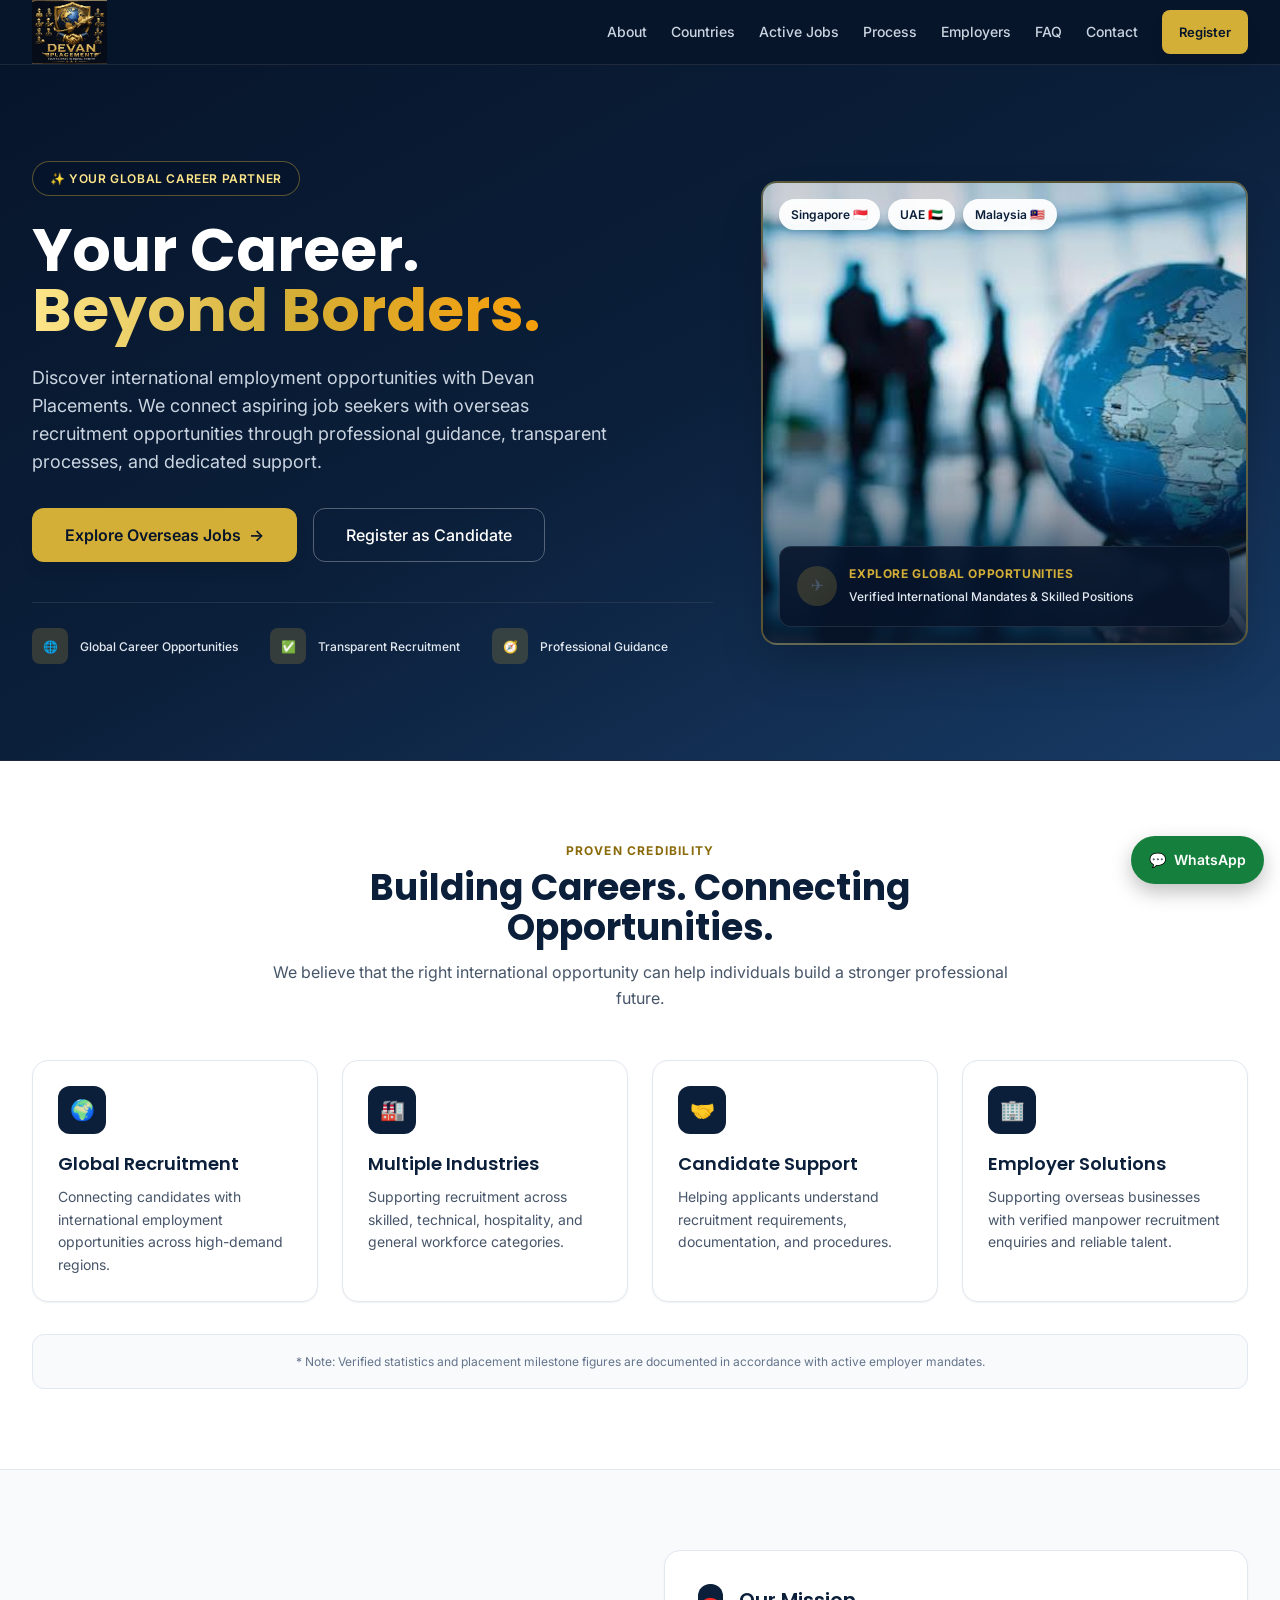
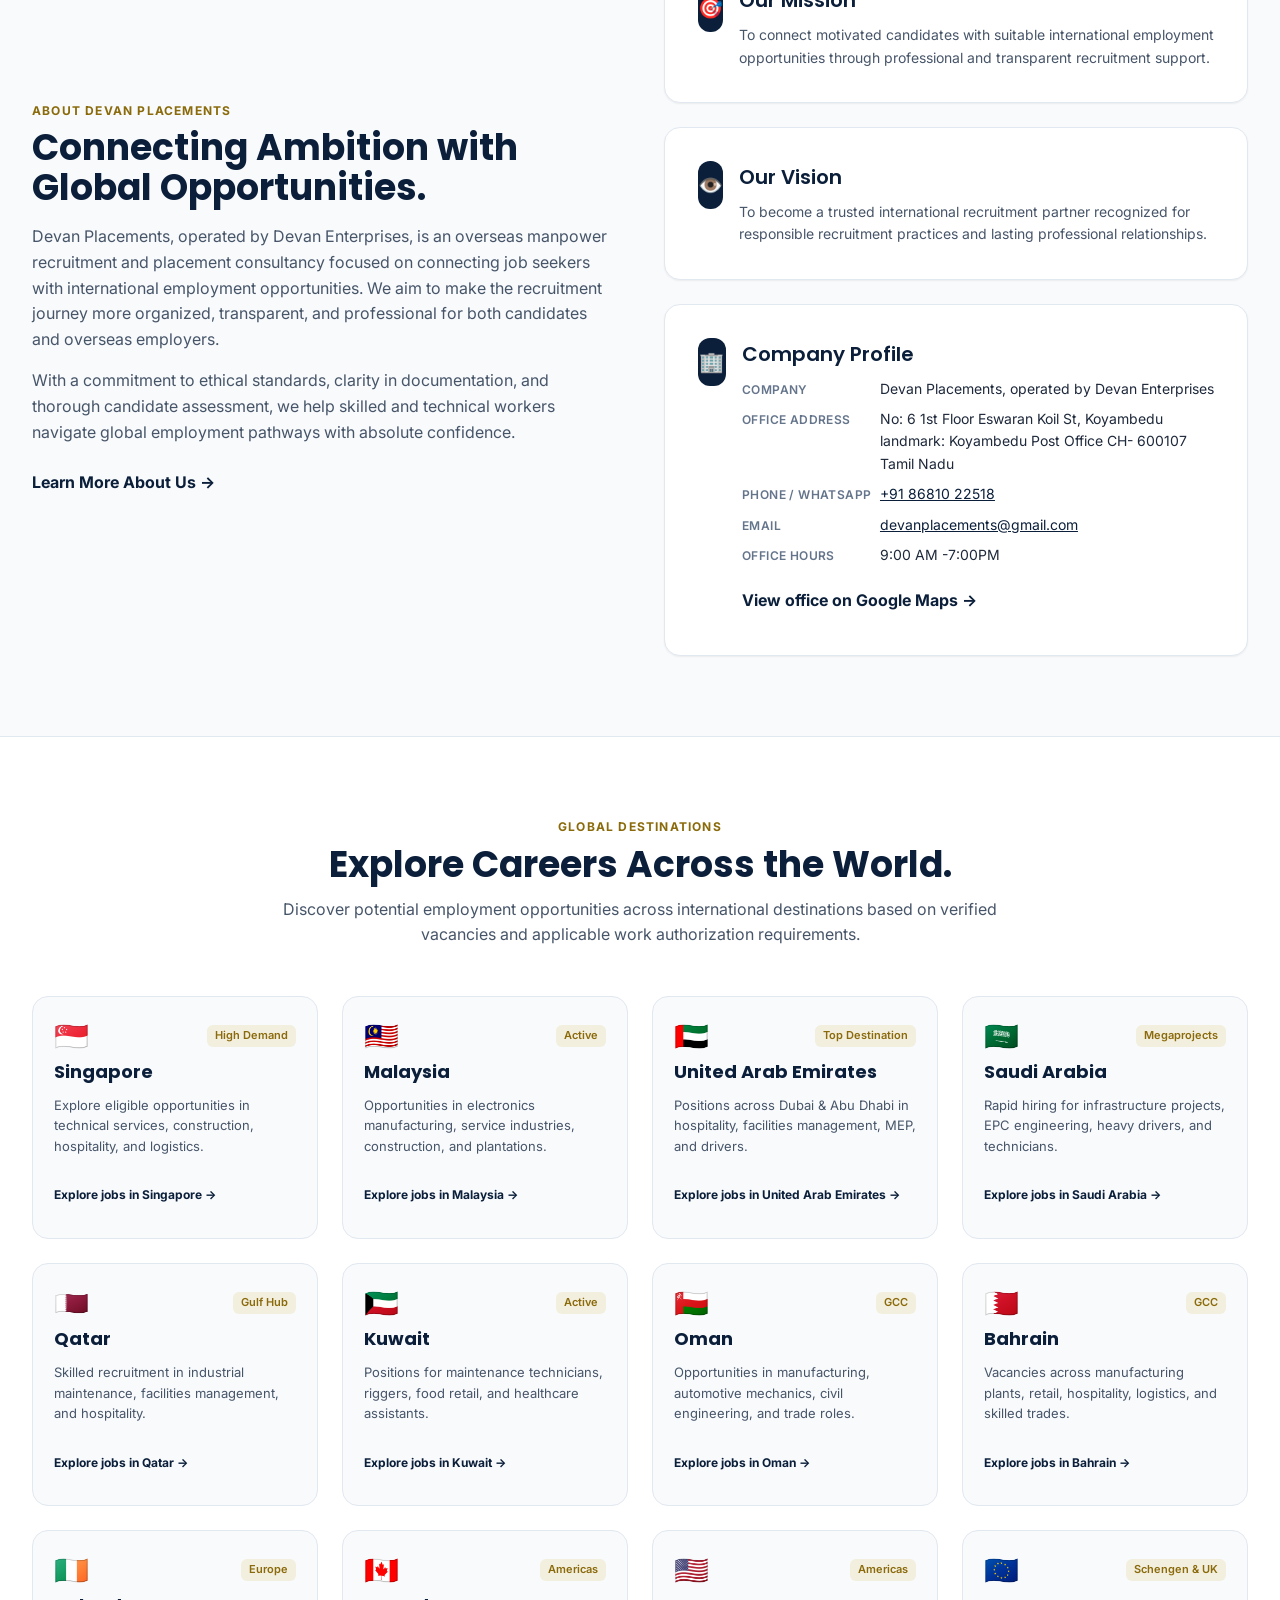
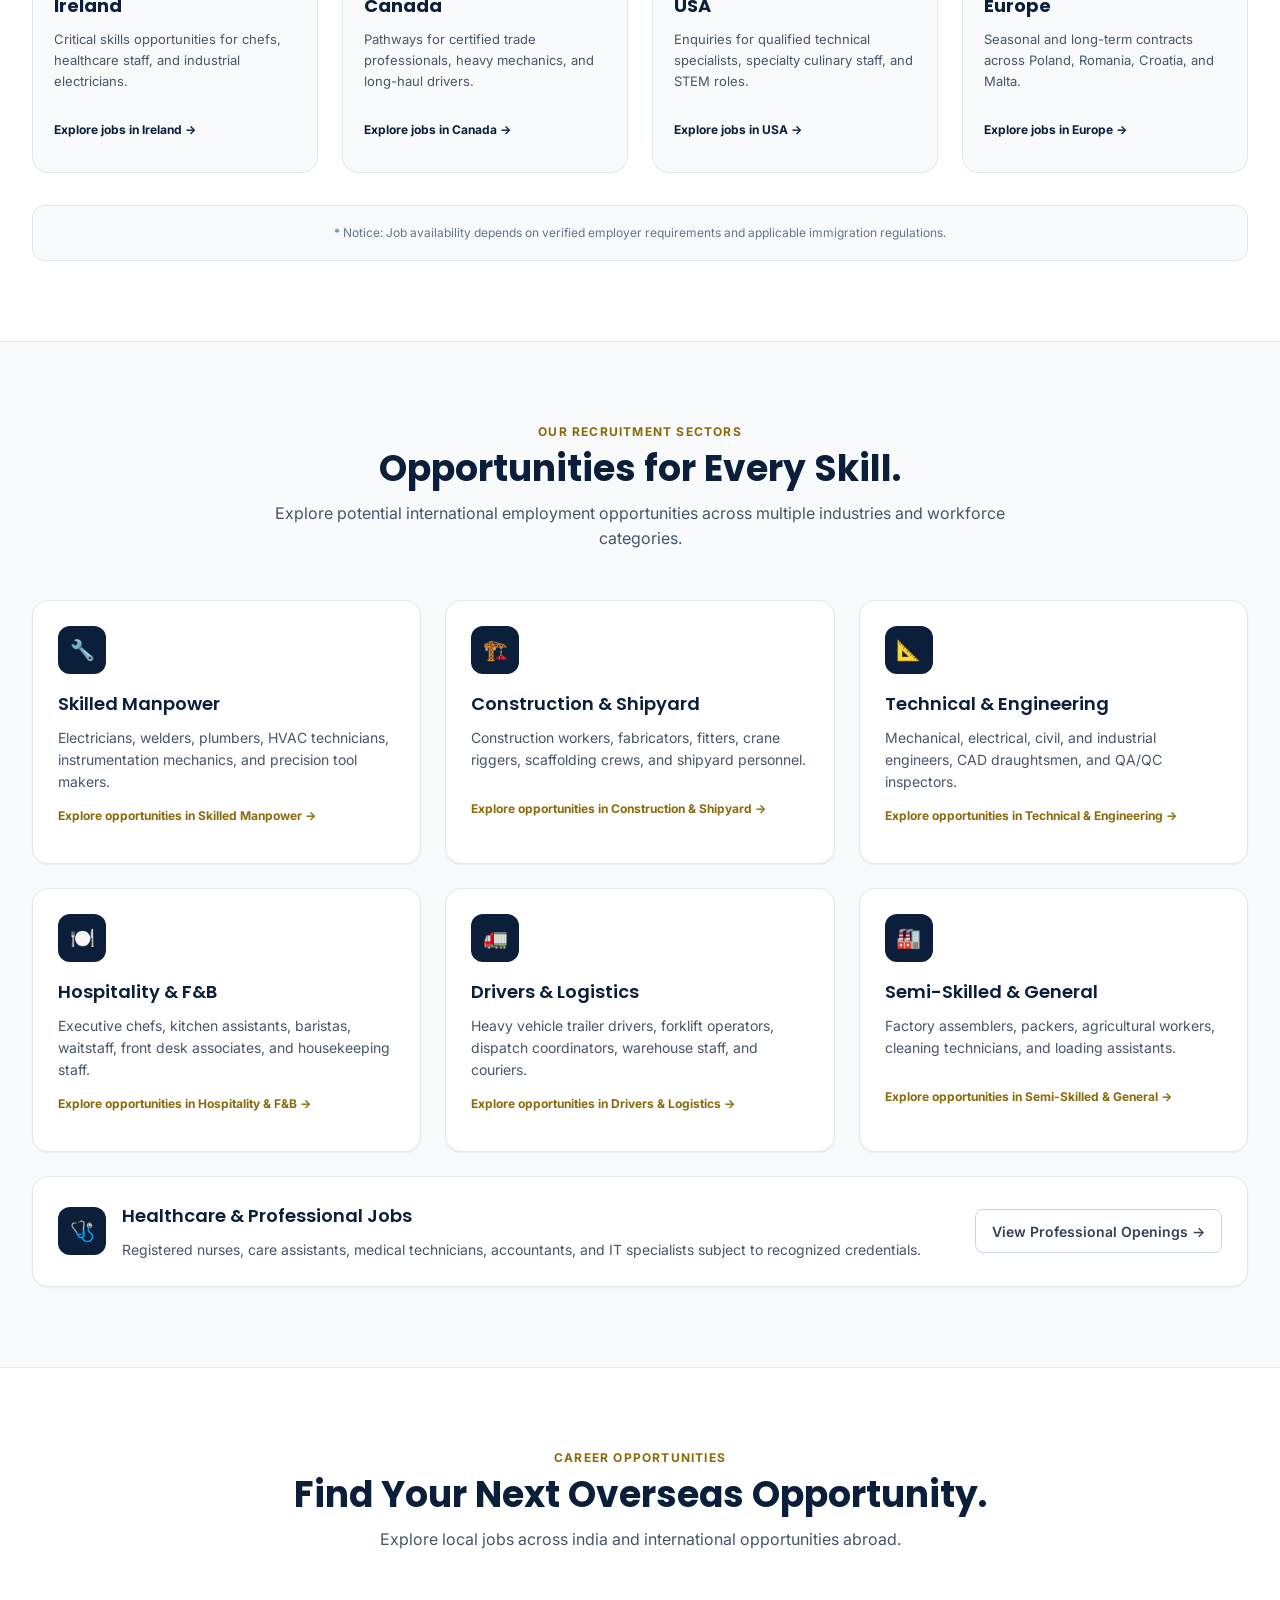
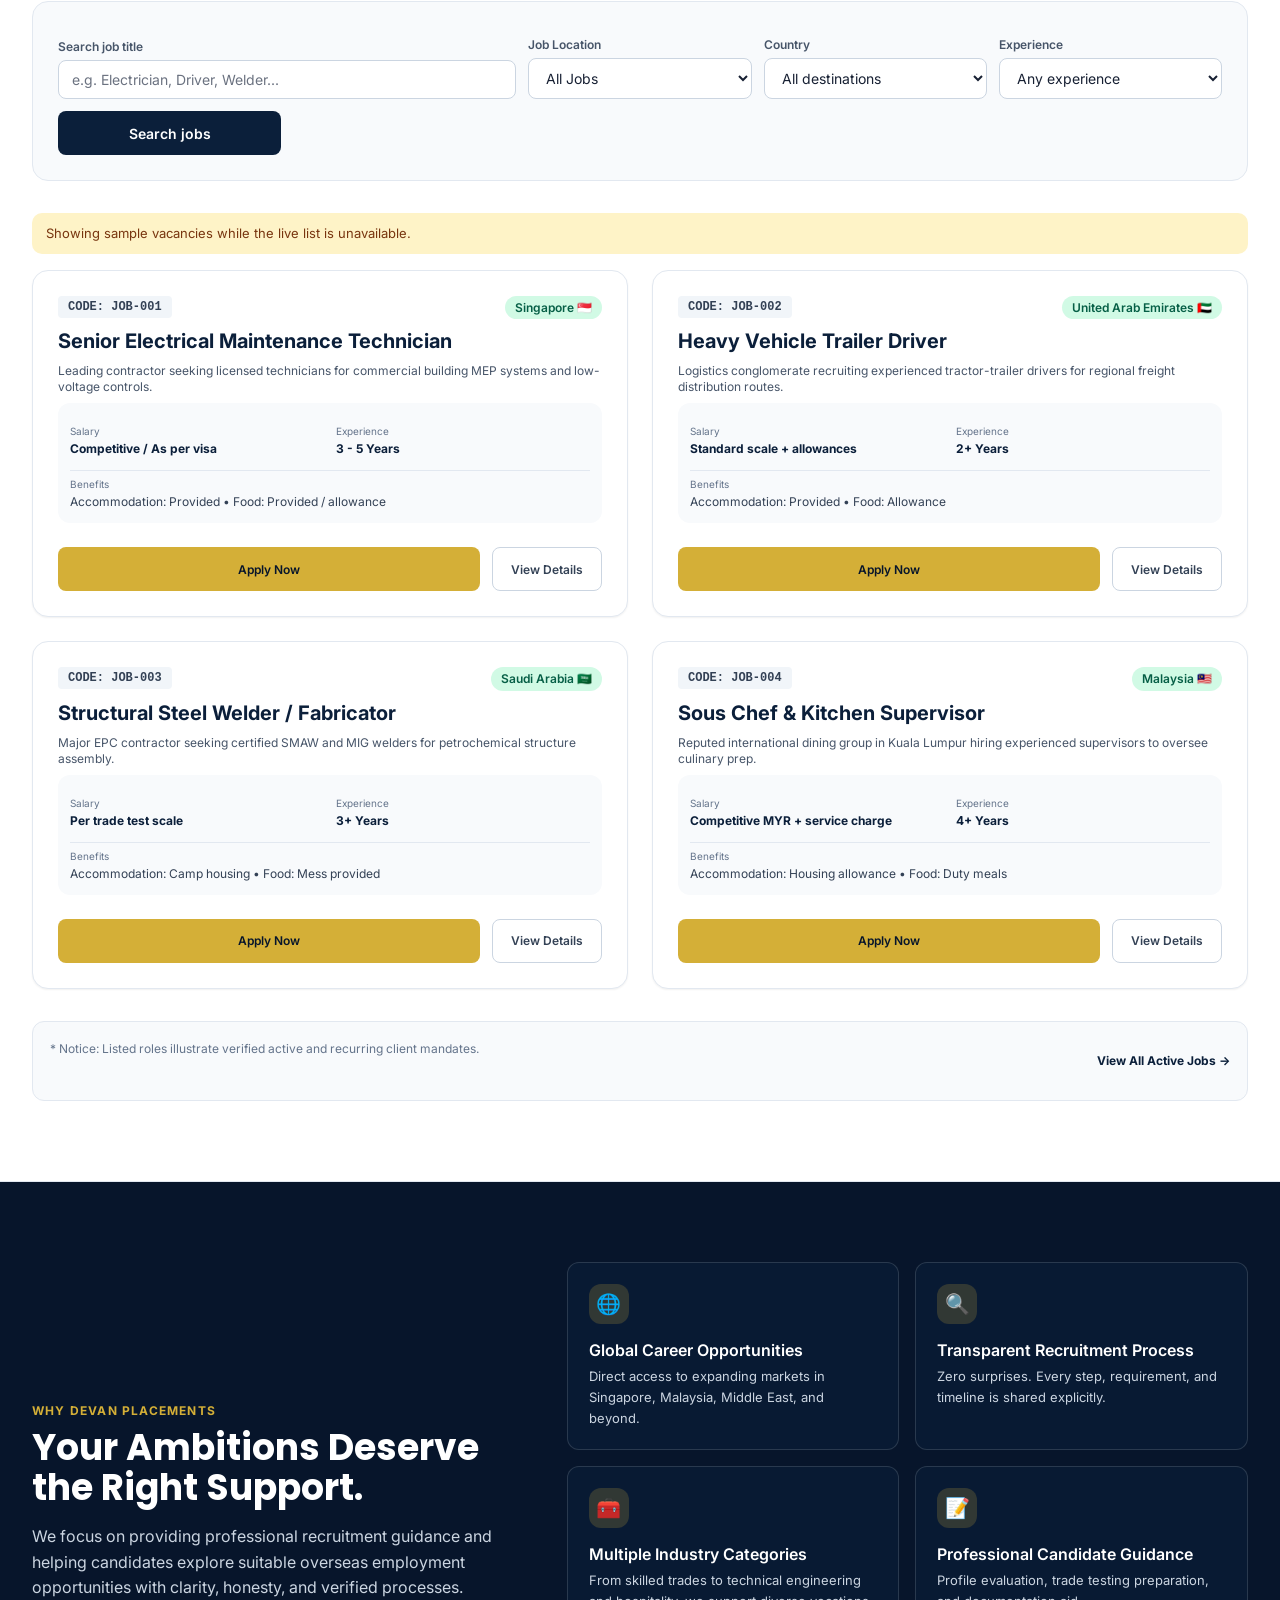
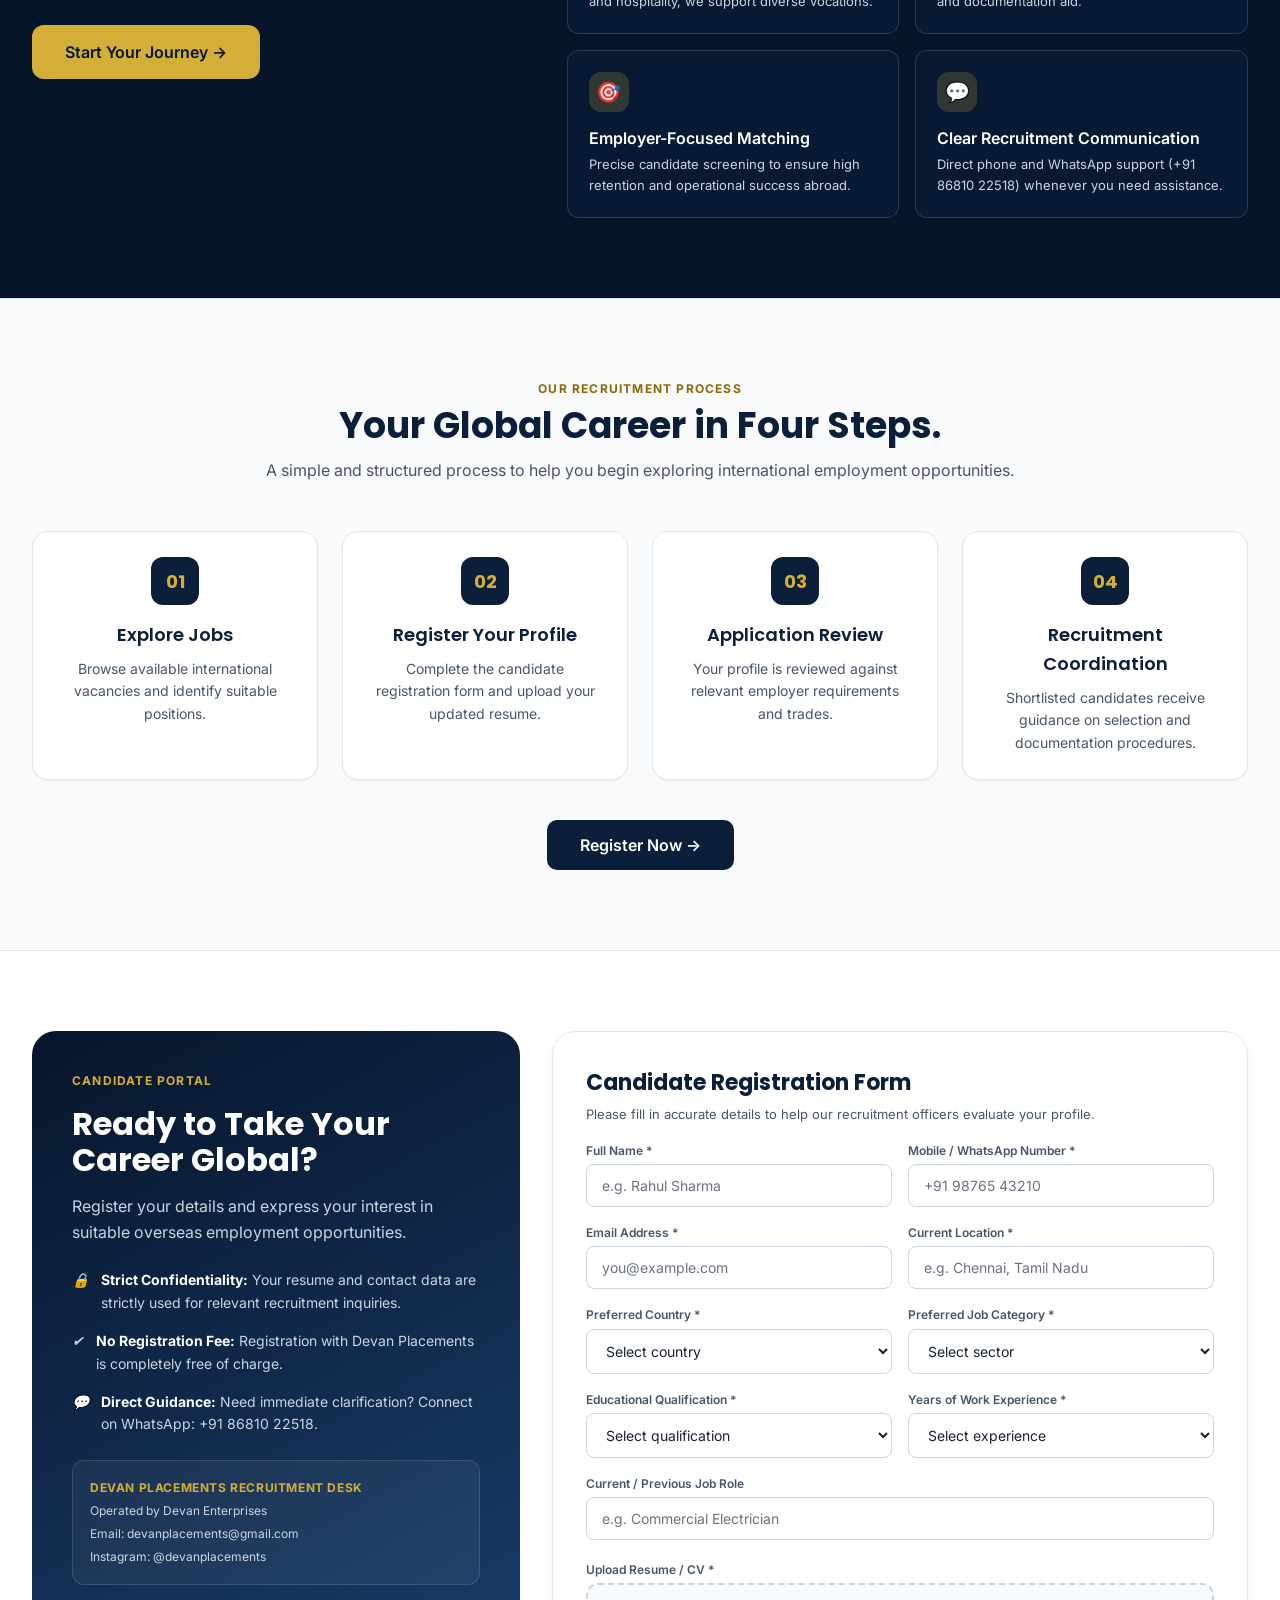
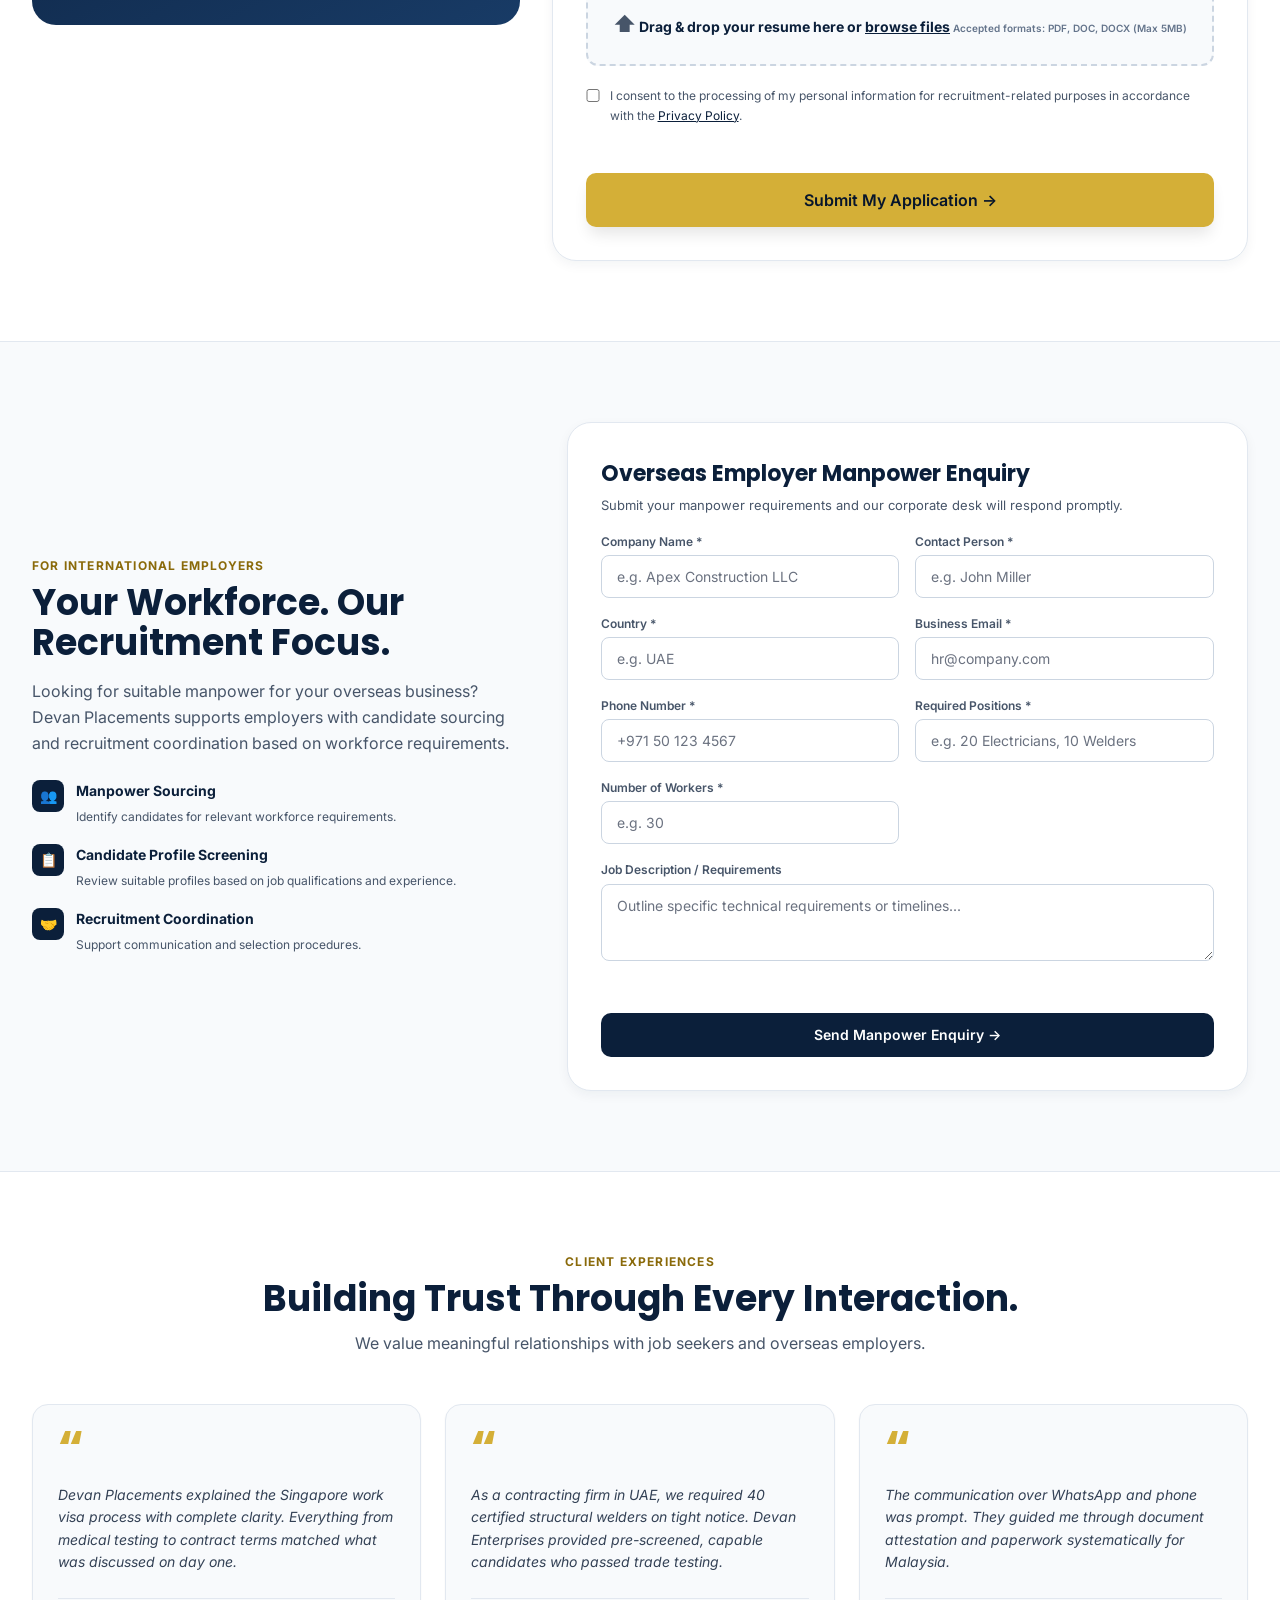
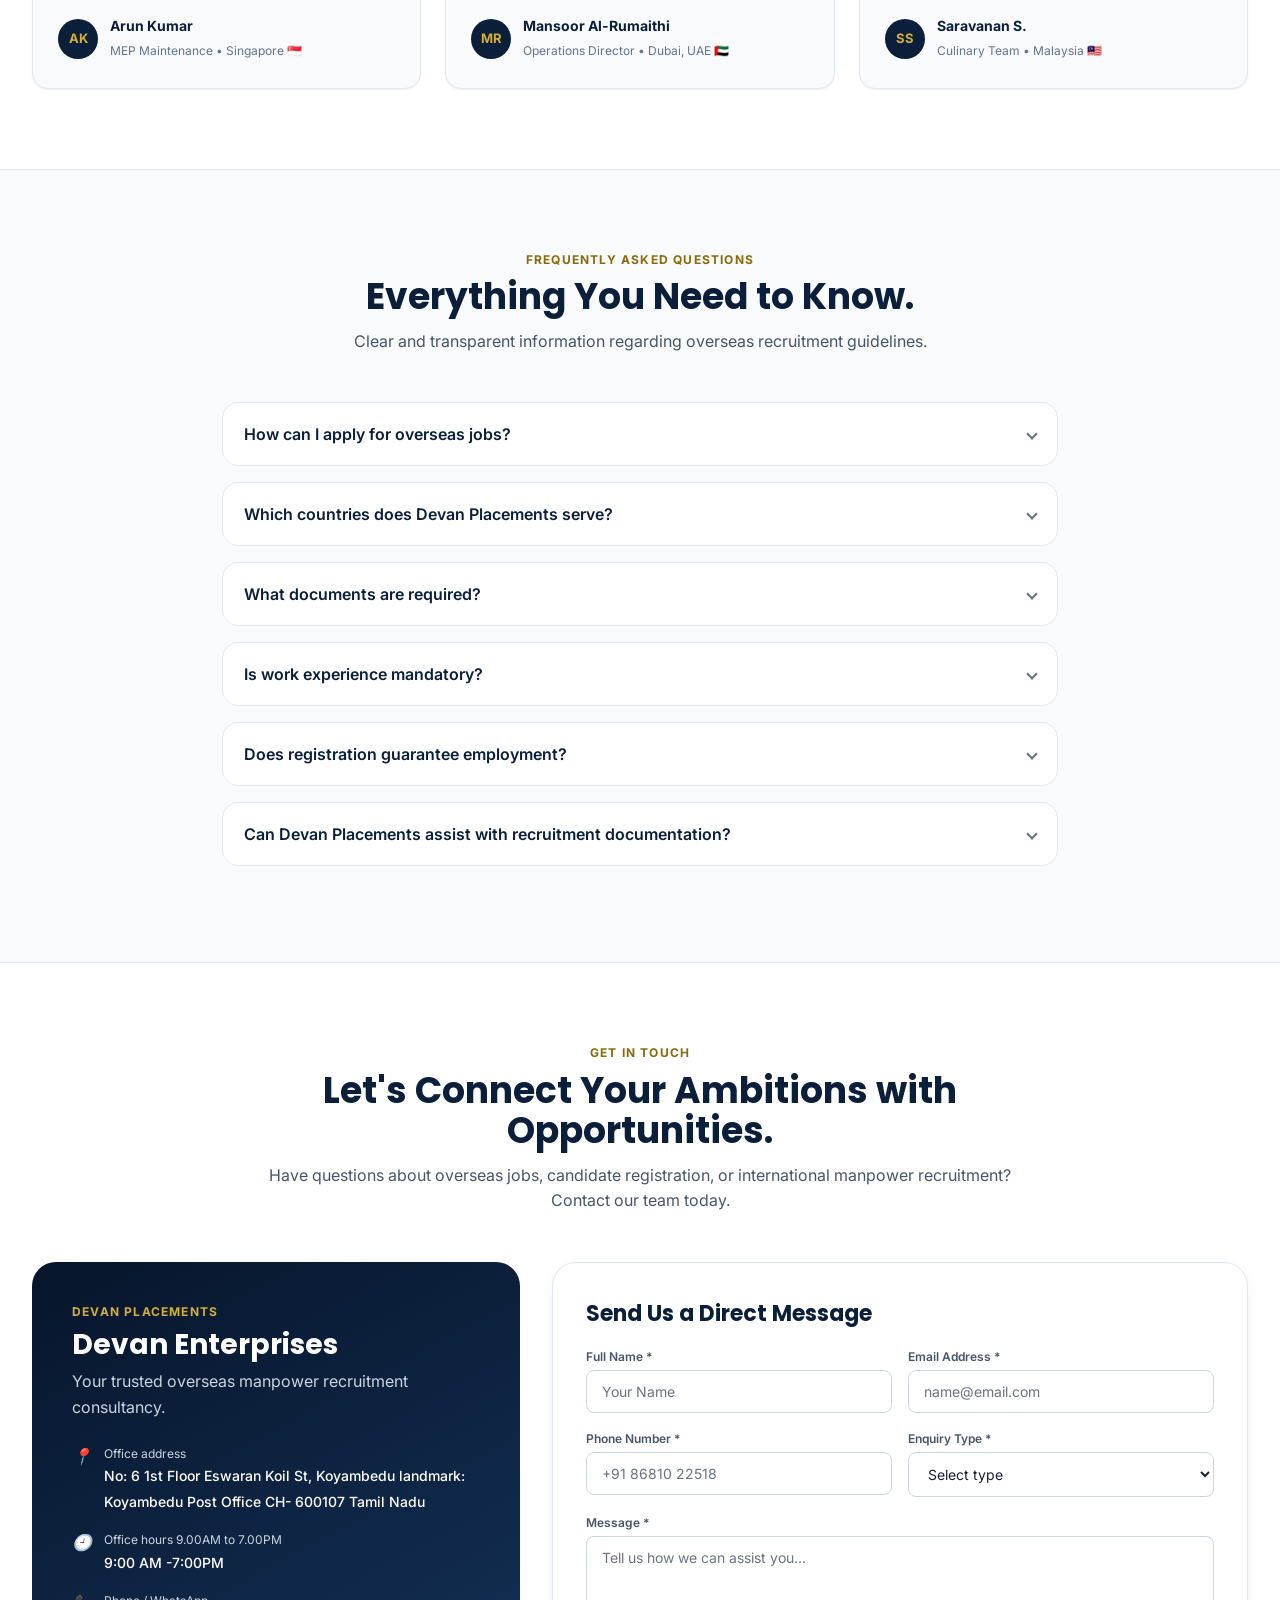
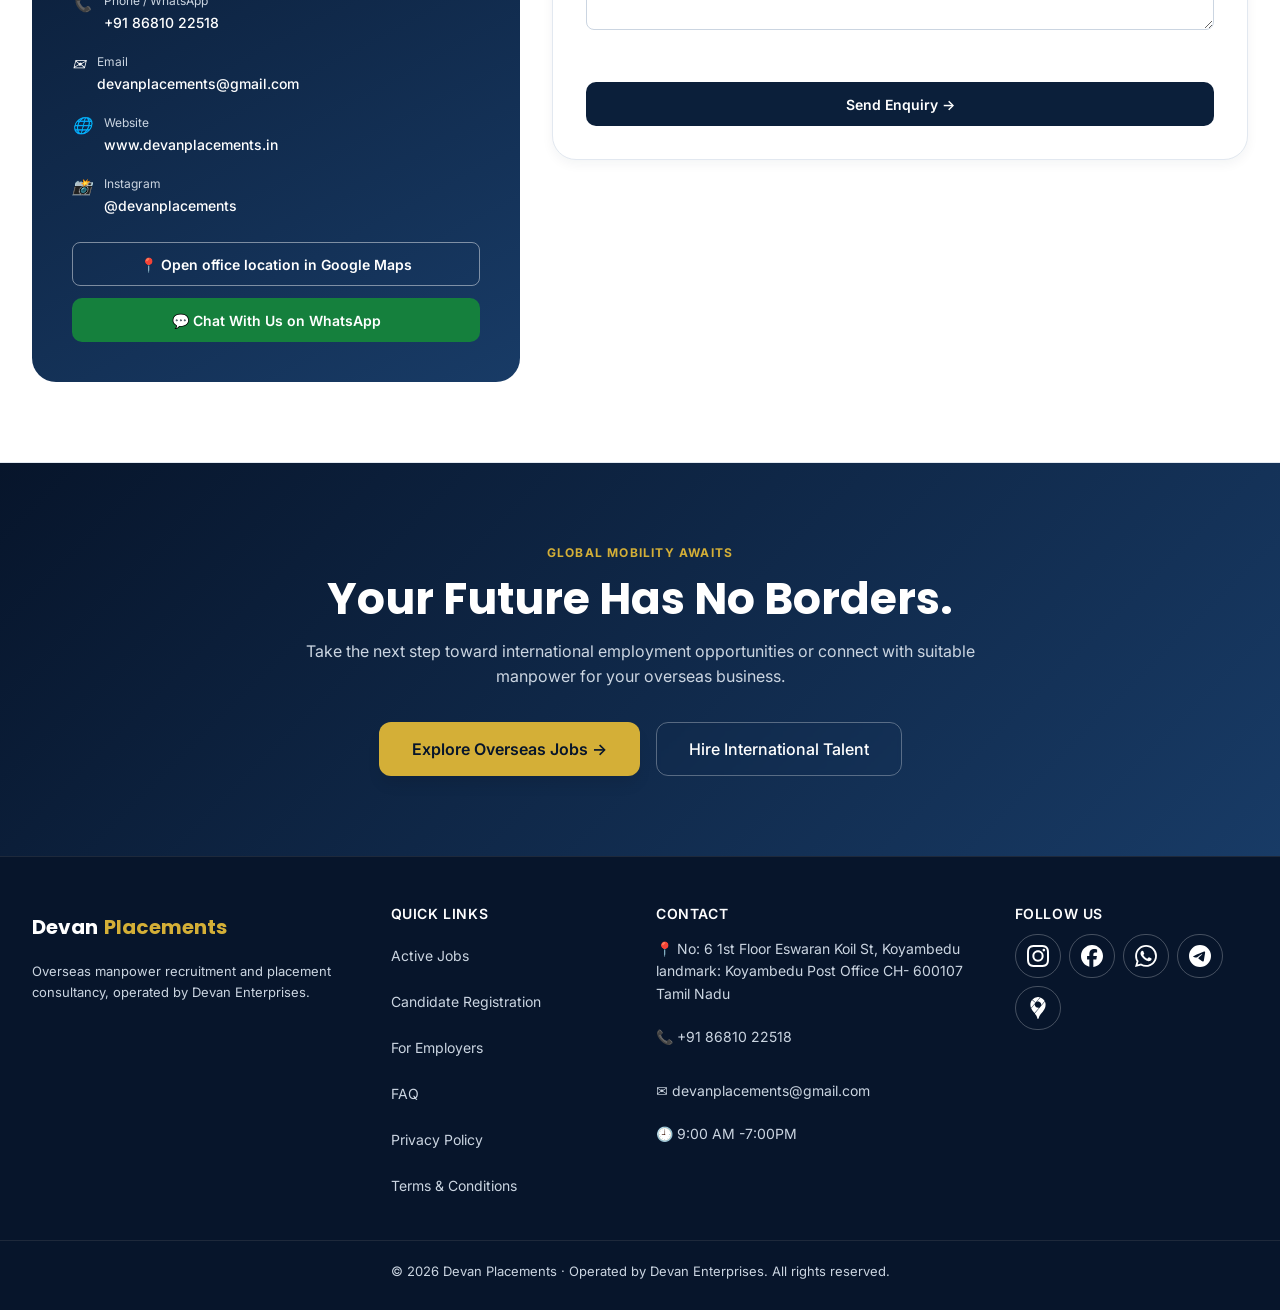
==== commit 2d05f6fd: "Update index.html" ====
--- a/index.html
+++ b/index.html
@@ -11,7 +11,7 @@
   <link rel="stylesheet" href="style.css" />
   <link rel="icon" href="favicon.svg" type="image/svg+xml" />
   <meta name="theme-color" content="#07152b" />
-  <link rel="canonical" href="https://www.devanplacements.com/" />
+  <link rel="canonical" href="https://www.devanplacements.in/" />
   <meta property="og:type" content="website" />
   <meta property="og:site_name" content="Devan Placements" />
   <meta property="og:title" content="Devan Placements | Overseas Manpower Recruitment" />
@@ -355,7 +355,7 @@
             <li data-hide-empty><i aria-hidden="true">🕘</i><div><small>Office hours 9.00AM to 7.00PM</small><span data-site="hours"></span></div></li>
             <li><i>📞</i><div><small>Phone / WhatsApp</small><a href="tel:+918681022518">+91 86810 22518</a></div></li>
             <li><i>✉️</i><div><small>Email</small><a href="mailto:devanplacements@gmail.com">devanplacements@gmail.com</a></div></li>
-            <li><i>🌐</i><div><small>Website</small><span>www.devanplacements.com</span></div></li>
+            <li><i>🌐</i><div><small>Website</small><span>www.devanplacements.in</span></div></li>
             <li><i>📸</i><div><small>Instagram</small><a href="https://instagram.com/devanplacements" target="_blank" rel="noopener">@devanplacements</a></div></li>
           </ul>
           <a class="btn btn-outline-light btn-block" data-hide-empty data-site-href="mapsUrl" href="#" target="_blank" rel="noopener">📍 Open office location in Google Maps</a>
--- a/style.css
+++ b/style.css
@@ -45,6 +45,7 @@
 .site-header { position: sticky; top: 0; z-index: 50; background: var(--navy-900); border-bottom: 1px solid var(--slate-800); }
 .header-inner { display: flex; align-items: center; justify-content: space-between; height: 64px; }
 .brand { font-family: var(--font-head); font-weight: 700; font-size: 20px; color: #fff; }
+.brand img { width: 75px; height: auto; display: block; object-fit: contain; }
 .brand span { color: var(--gold); }
 .nav-menu { display: flex; align-items: center; gap: 24px; font-size: 14px; font-weight: 500; color: var(--slate-300); }
 .nav-menu a:hover { color: #fff; }
@@ -391,3 +392,70 @@
 .country a, .cat a { display: inline-flex; align-items: center; min-height: 44px; margin-top: 0; }
 .brand { gap: .28em; }   /* keeps the space between "Devan" and "Placements" in the flex layout */
 .site-footer .brand { color: #fff; }
+
+/* =====================================================================
+   Admin dashboard
+   ===================================================================== */
+.admin-body { background: var(--slate-50); min-height: 100vh; }
+.admin-tag { font: 600 11px var(--font-body); letter-spacing: .6px; text-transform: uppercase; color: var(--navy-900); background: var(--gold); padding: 2px 8px; border-radius: 999px; margin-left: 6px; }
+.admin-nav { display: flex; align-items: center; gap: 4px; flex-wrap: wrap; }
+.admin-nav button, .admin-nav a { display: inline-flex; align-items: center; min-height: 44px; padding: 0 14px; border: 0; border-radius: 8px; background: transparent; color: var(--slate-300); font: 500 14px var(--font-body); cursor: pointer; }
+.admin-nav button:hover, .admin-nav a:hover { color: #fff; background: rgba(255,255,255,.08); }
+.admin-nav [aria-current="page"] { color: var(--navy-900); background: var(--gold); font-weight: 600; }
+.admin-nav .btn-logout { border: 1px solid rgba(255,255,255,.3); }
+.login-card { max-width: 420px; margin: 40px auto; }
+.login-card h1 { font-size: 26px; margin-bottom: 4px; }
+.login-card label { margin: 16px 0 8px; }
+.admin-panel { border-bottom: 0; padding: 32px 0 64px; }
+.admin-h { font-size: 28px; line-height: 34px; margin-bottom: 20px; }
+.admin-h2 { font-size: 20px; margin: 32px 0 12px; }
+.admin-head { display: flex; justify-content: space-between; align-items: center; gap: 12px; flex-wrap: wrap; margin-bottom: 4px; }
+.admin-head .admin-h { margin-bottom: 12px; }
+.admin-head .btn { padding: 12px 22px; font-size: 15px; }
+.stat-grid { display: grid; grid-template-columns: repeat(auto-fit, minmax(170px, 1fr)); gap: 16px; }
+.stat { background: #fff; border: 1px solid var(--slate-200); border-radius: 14px; padding: 18px 20px; box-shadow: var(--shadow); }
+.stat b { display: block; font: 700 34px/40px var(--font-head); color: var(--navy-800); }
+.stat span { font-size: 13px; color: var(--slate-600); }
+.toolbar { display: flex; flex-wrap: wrap; gap: 16px; align-items: end; margin: 8px 0 16px; }
+.toolbar label { min-width: 200px; font-size: 12px; font-weight: 600; color: var(--slate-600); }
+.toolbar p { margin: 0 0 12px; font-size: 14px; color: var(--slate-600); }
+.table-wrap { overflow-x: auto; background: #fff; border: 1px solid var(--slate-200); border-radius: 14px; }
+.data-table { width: 100%; border-collapse: collapse; font-size: 14px; }
+.data-table th { text-align: left; padding: 12px 14px; background: var(--slate-100); color: var(--slate-700); font-size: 12px; text-transform: uppercase; letter-spacing: .4px; white-space: nowrap; position: sticky; top: 0; }
+.data-table td { padding: 12px 14px; border-top: 1px solid var(--slate-200); color: var(--slate-800); max-width: 260px; overflow: hidden; text-overflow: ellipsis; white-space: nowrap; vertical-align: middle; }
+.data-table td.wide { max-width: 320px; }
+.data-table tbody tr:hover { background: var(--slate-50); }
+.data-table a { color: var(--navy-600); text-decoration: underline; }
+.data-table td.actions { white-space: nowrap; max-width: none; }
+.data-table .actions button, .data-table .actions a { display: inline-flex; align-items: center; justify-content: center; min-height: 44px; min-width: 56px; padding: 0 10px; margin-right: 4px; border: 1px solid var(--slate-300); border-radius: 8px; background: #fff; color: var(--navy-800); font: 600 13px var(--font-body); cursor: pointer; text-decoration: none; }
+.data-table .actions button:hover, .data-table .actions a:hover { border-color: var(--navy-600); }
+.data-table .actions .danger { color: #b91c1c; border-color: #fecaca; }
+.data-table .actions .danger:hover { background: #fef2f2; border-color: #b91c1c; }
+.status { display: inline-block; padding: 2px 10px; border-radius: 999px; font-size: 12px; font-weight: 600; }
+.status.on { background: var(--green-bg); color: var(--green-text); }
+.status.off { background: #fee2e2; color: #991b1b; }
+#job-dialog { width: min(760px, 94vw); max-height: 92vh; padding: 0; border: 0; border-radius: 20px; box-shadow: 0 30px 80px rgba(7,21,43,.45); }
+#job-dialog::backdrop { background: rgba(7,21,43,.6); }
+#job-dialog form { padding: 24px 28px 28px; }
+.dlg-head { display: flex; justify-content: space-between; align-items: center; margin-bottom: 4px; }
+.dlg-head h2 { font-size: 22px; }
+.dlg-close { min-width: 44px; min-height: 44px; border: 0; background: transparent; font-size: 20px; cursor: pointer; border-radius: 8px; color: var(--slate-700); }
+.dlg-close:hover { background: var(--slate-100); }
+.dlg-actions { display: flex; justify-content: flex-end; gap: 12px; flex-wrap: wrap; }
+.dlg-actions .btn { padding: 12px 24px; font-size: 15px; }
+.toast { position: fixed; left: 50%; bottom: 24px; transform: translateX(-50%); z-index: 200; max-width: min(560px, 92vw); padding: 14px 20px; border-radius: 12px; background: var(--navy-800); color: #fff; font-size: 14px; box-shadow: 0 12px 30px rgba(0,0,0,.3); }
+.toast.err { background: #991b1b; }
+@media (max-width: 768px) {
+  .admin-h { font-size: 24px; }
+  #job-dialog form { padding: 18px; }
+  .admin-nav { padding-bottom: 8px; }
+  .header-inner:has(.admin-nav) { height: auto; flex-wrap: wrap; padding-top: 8px; }
+  body.admin-body { padding-bottom: 0; }
+}
+.table-wrap { position: relative; }   /* keeps screen-reader-only text inside the scroll box so the page never scrolls sideways */
+
+/* social icons in the footer */
+.social-list a { min-width: 44px; justify-content: center; }
+.social-list .social-icon { padding: 0 11px; border-radius: 999px; }   /* round with an icon, a pill if the icon file is missing and the name shows */
+.social-list .social-icon img { width: 22px; height: 22px; filter: invert(1); }   /* black icon files become white */
+.social-list a:hover { background: rgba(255,255,255,.12); text-decoration: none; }
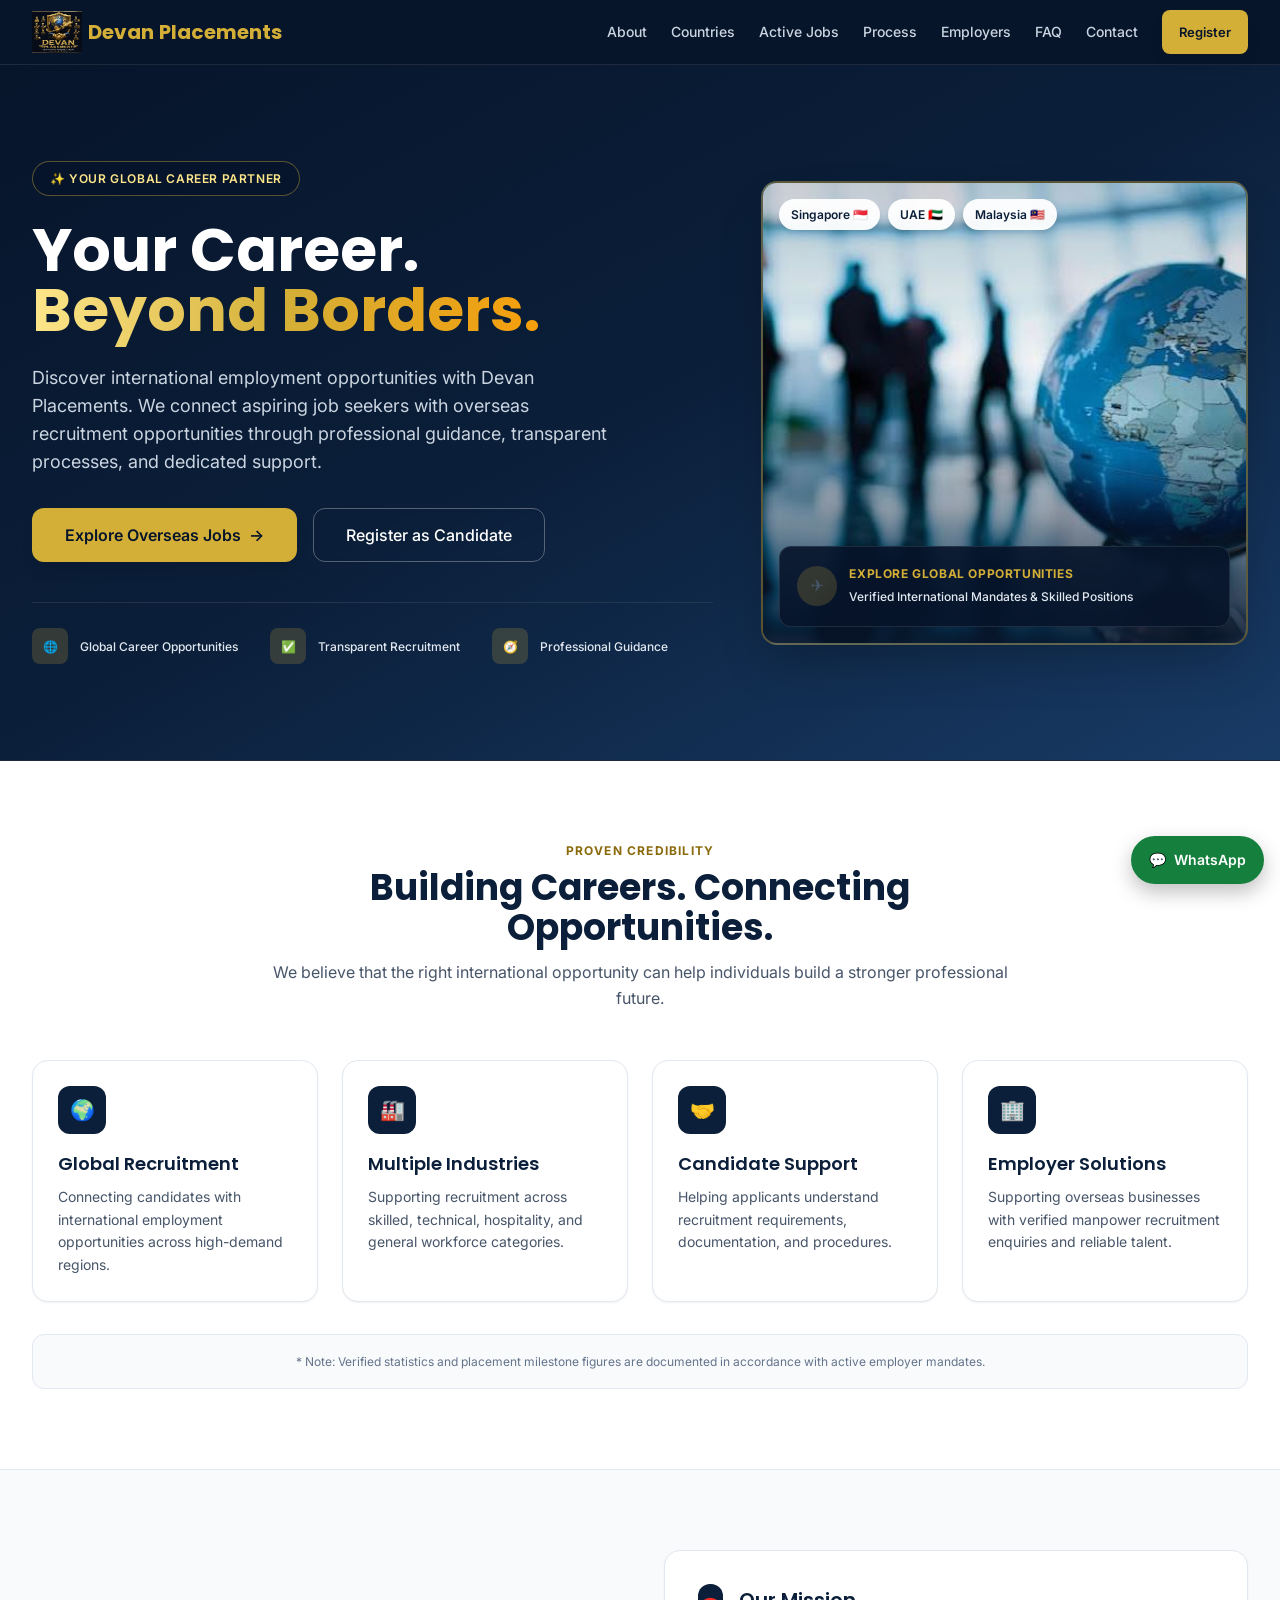
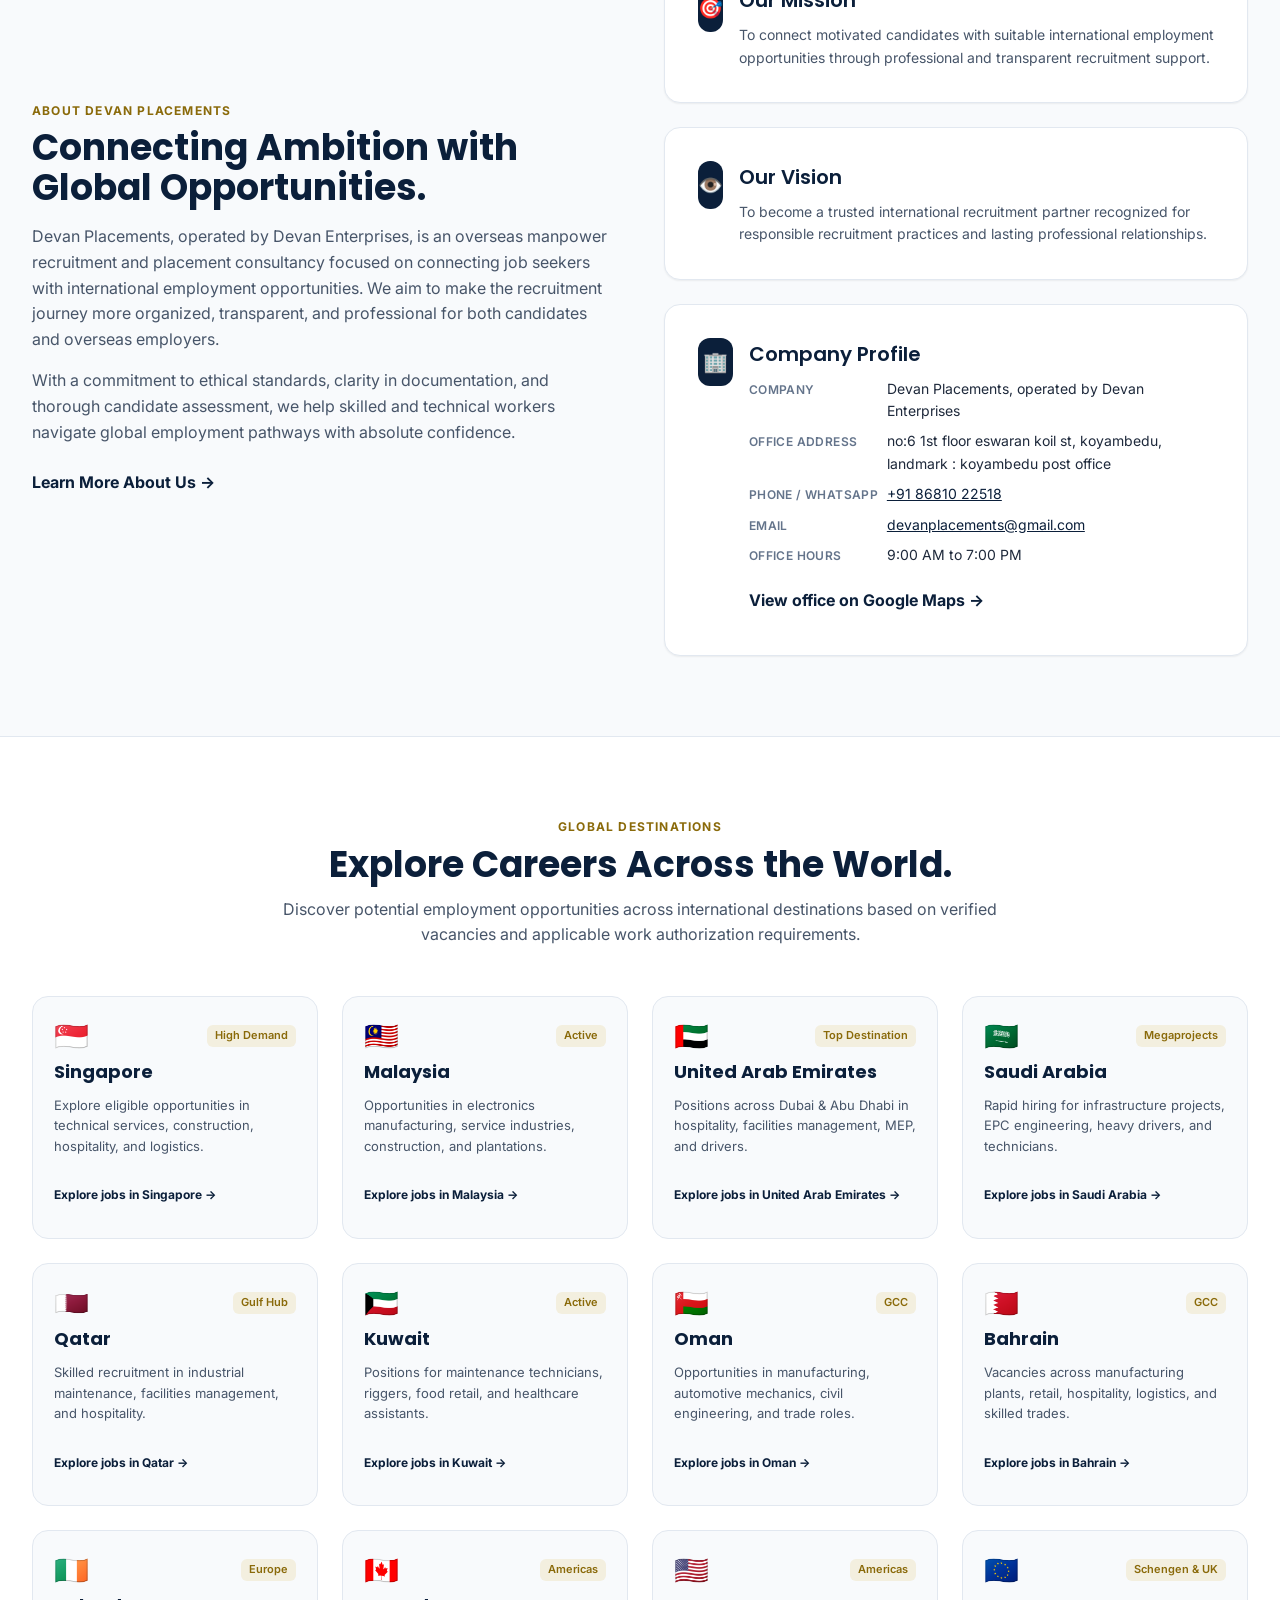
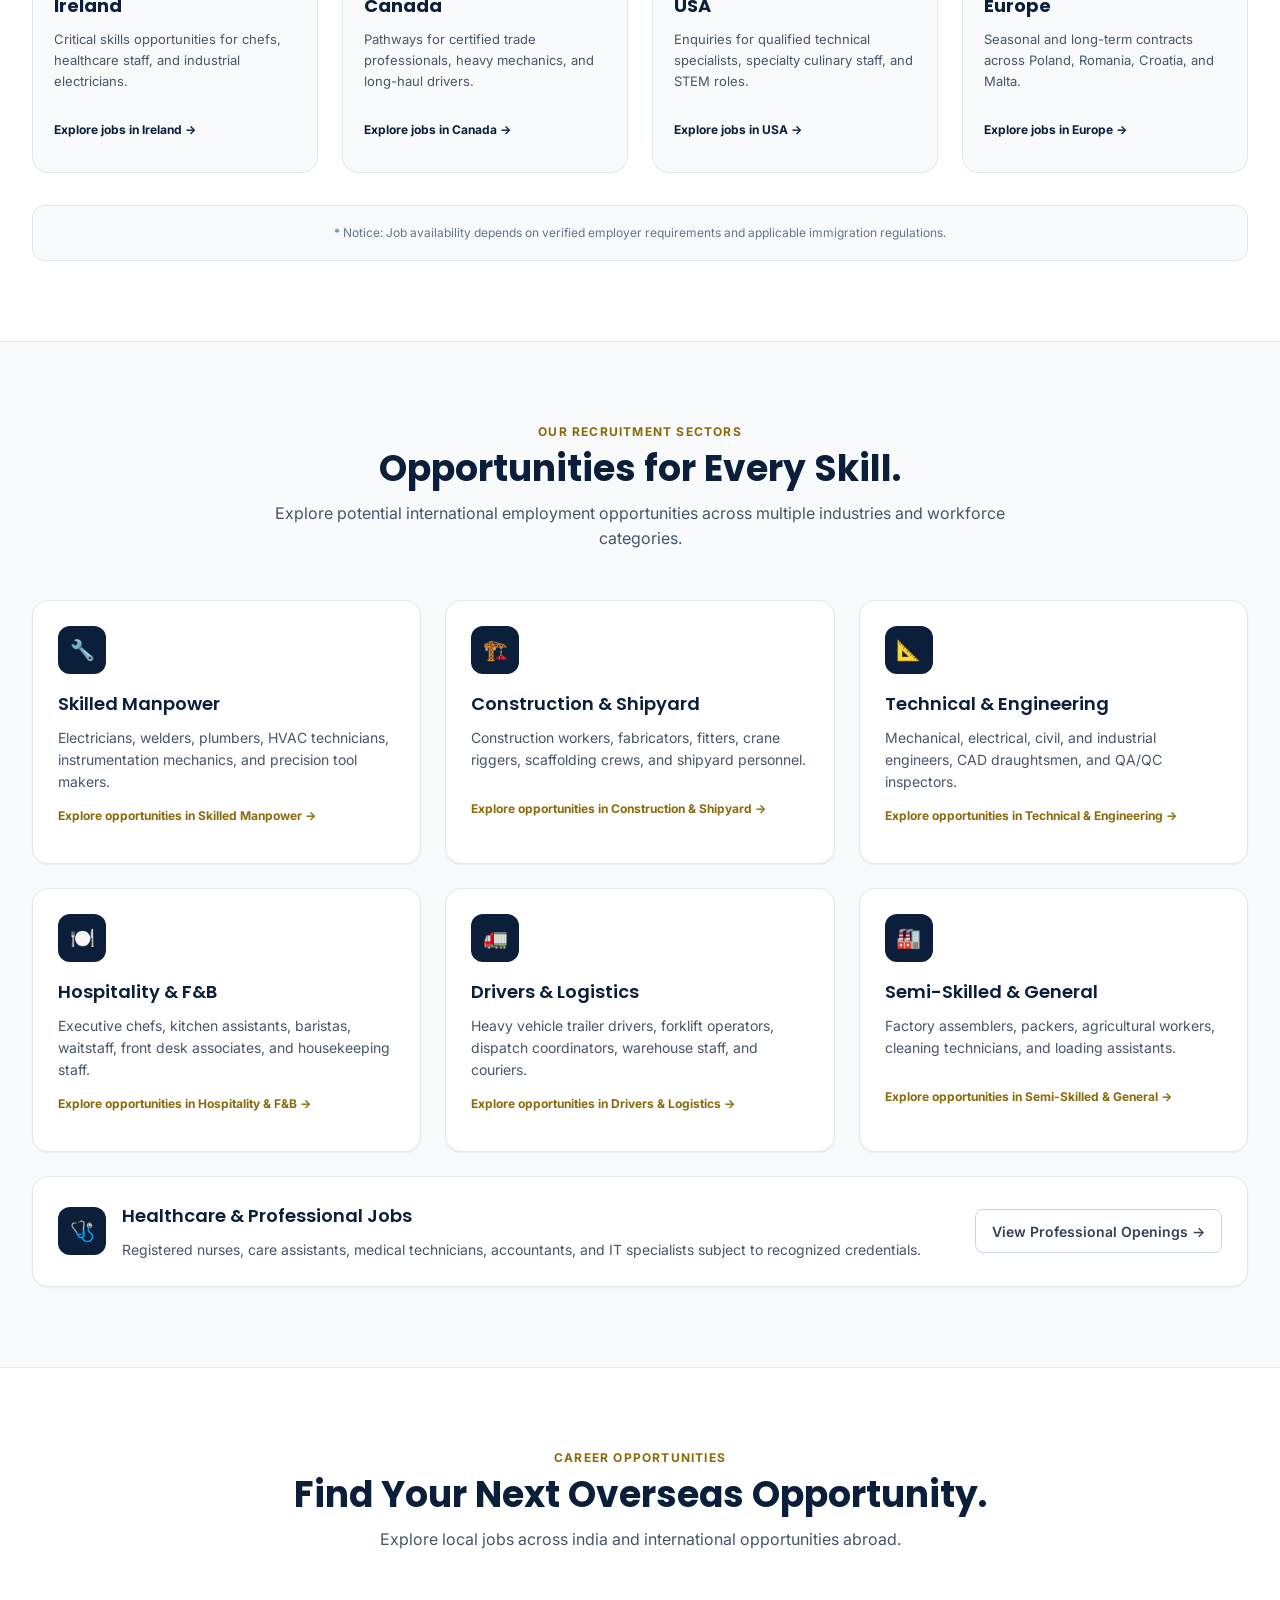
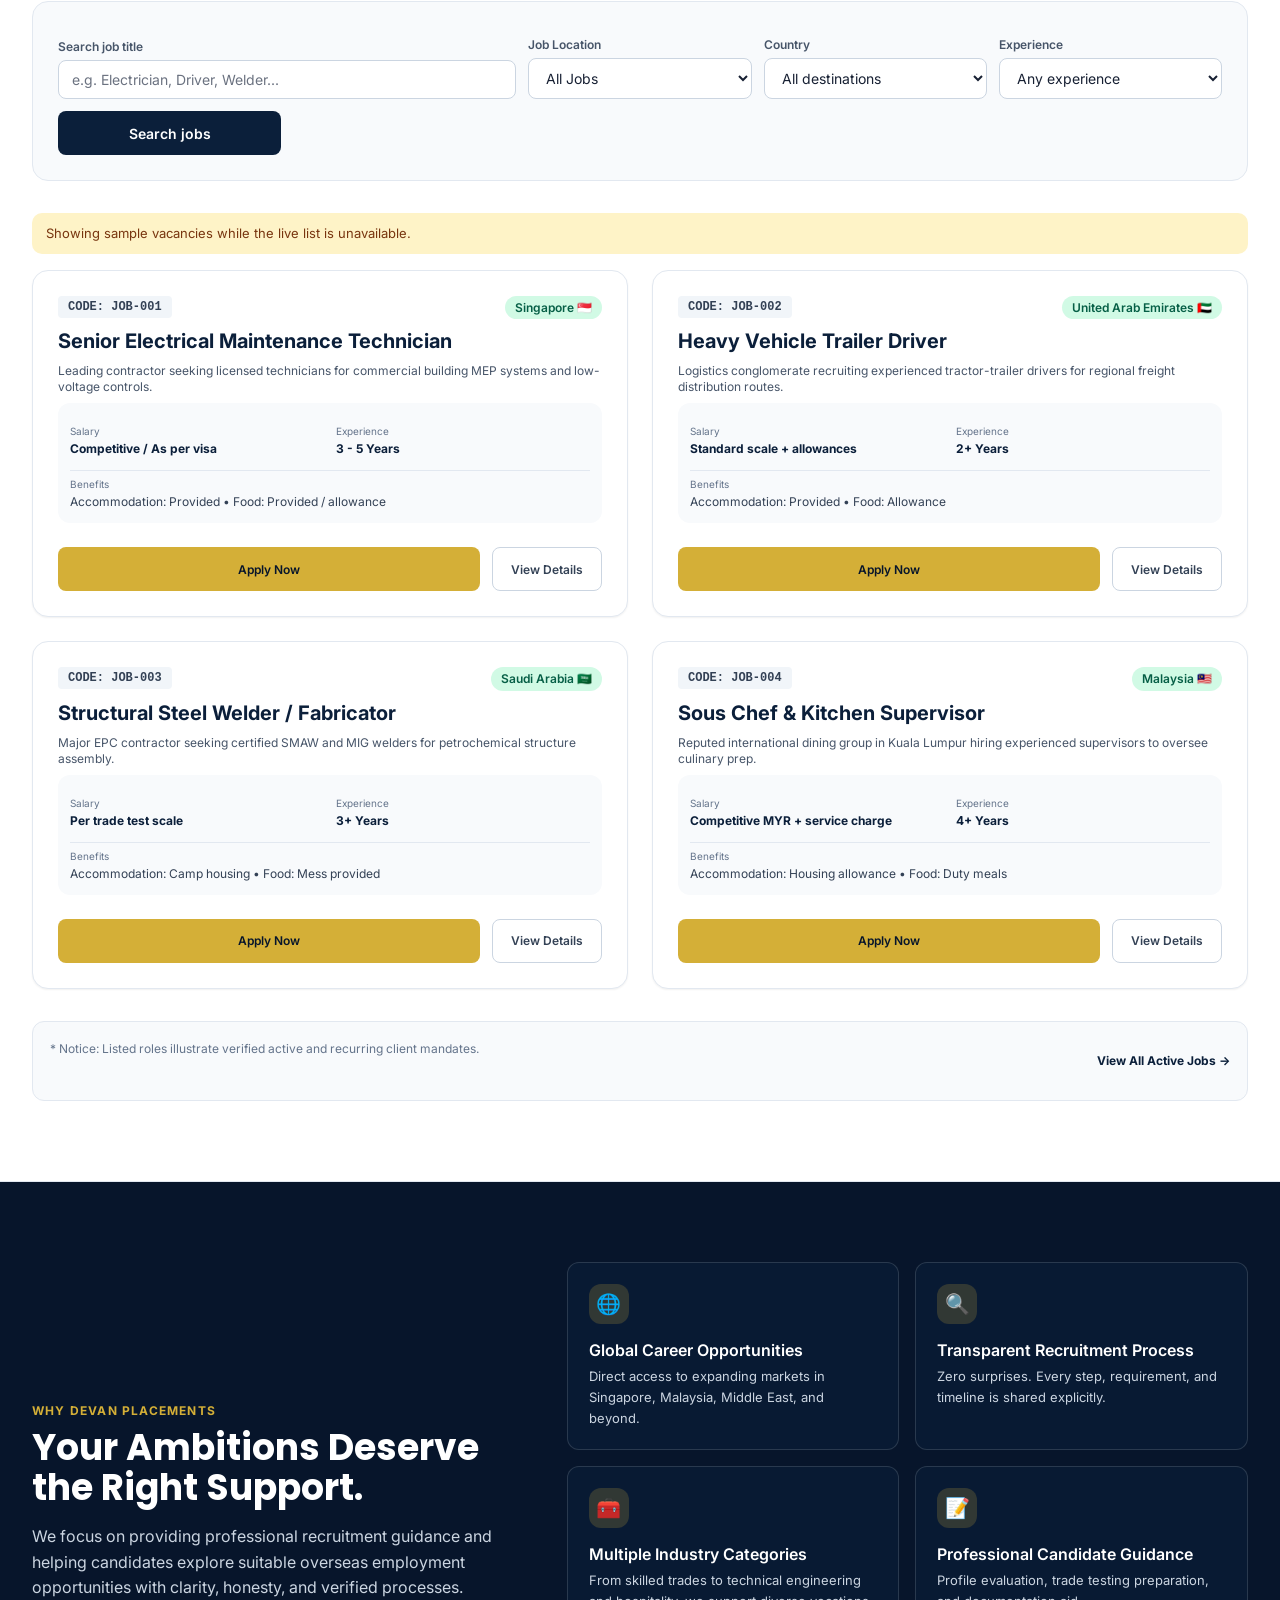
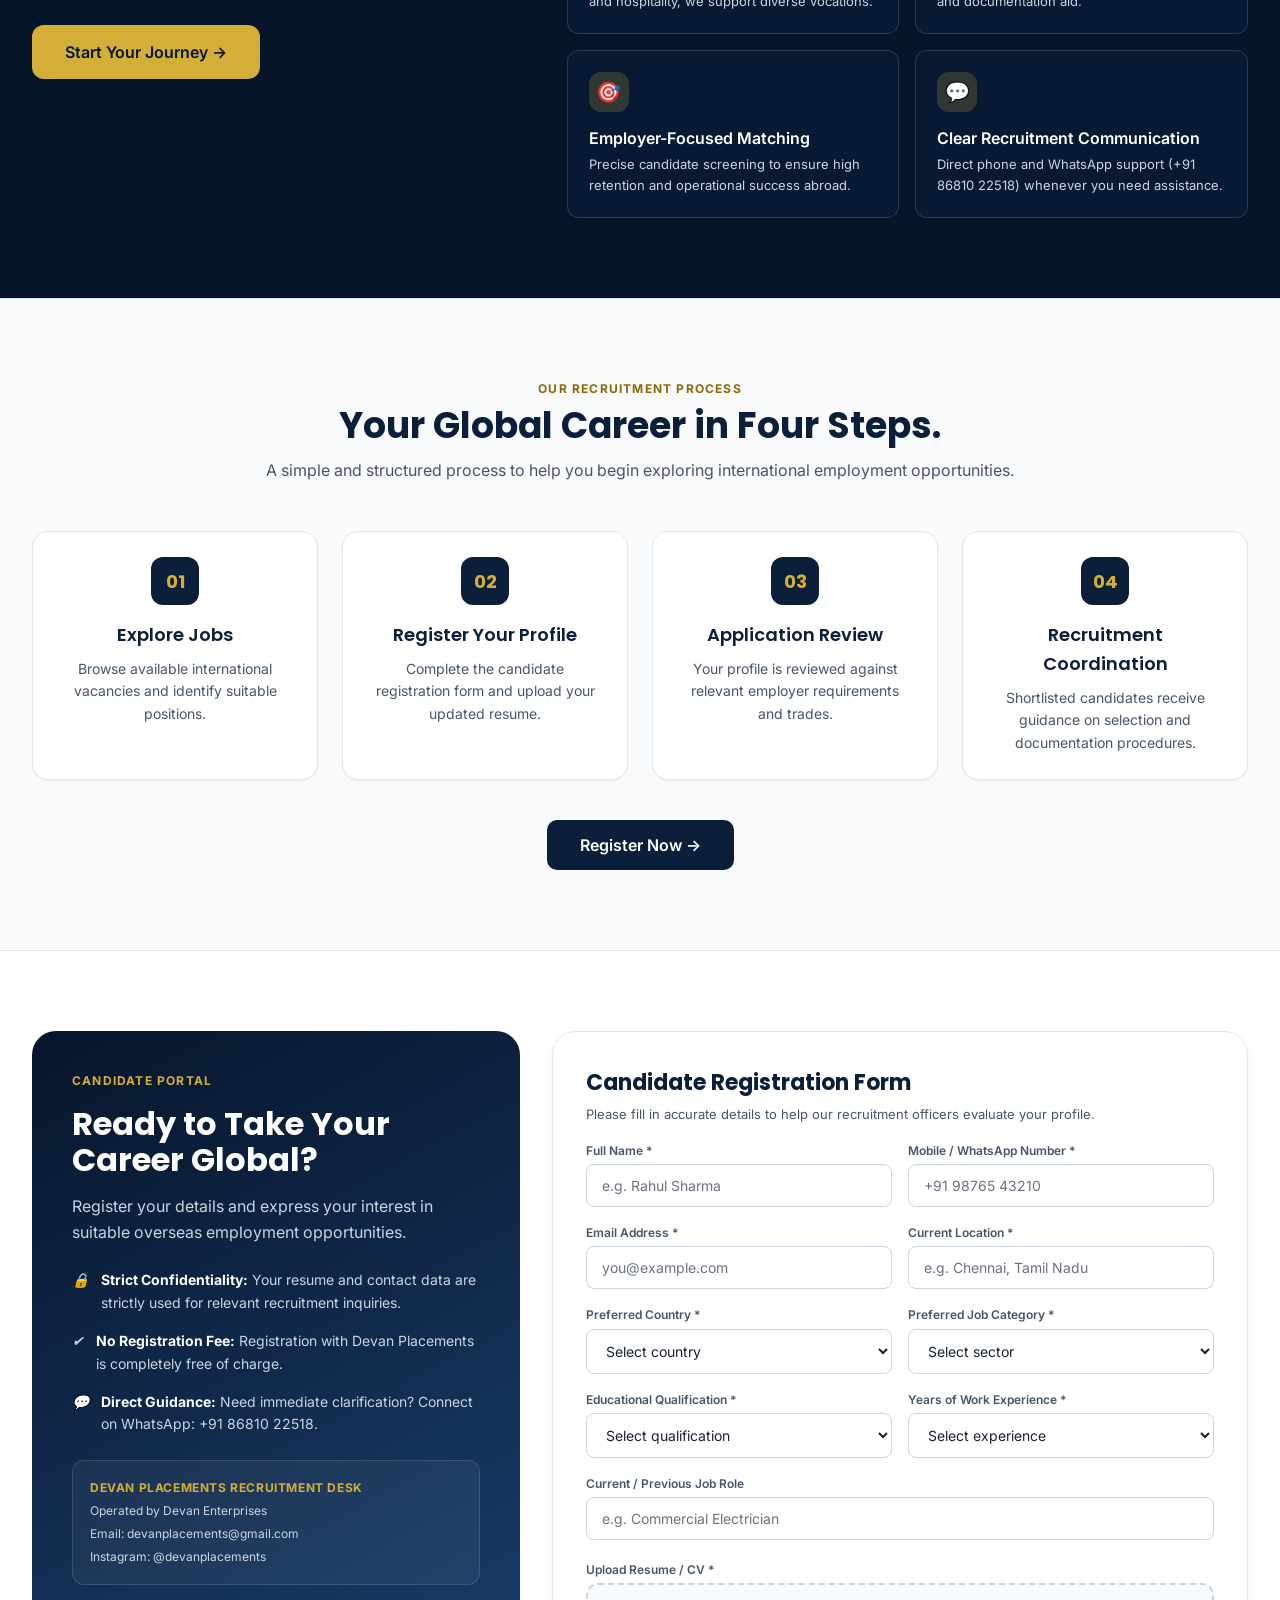
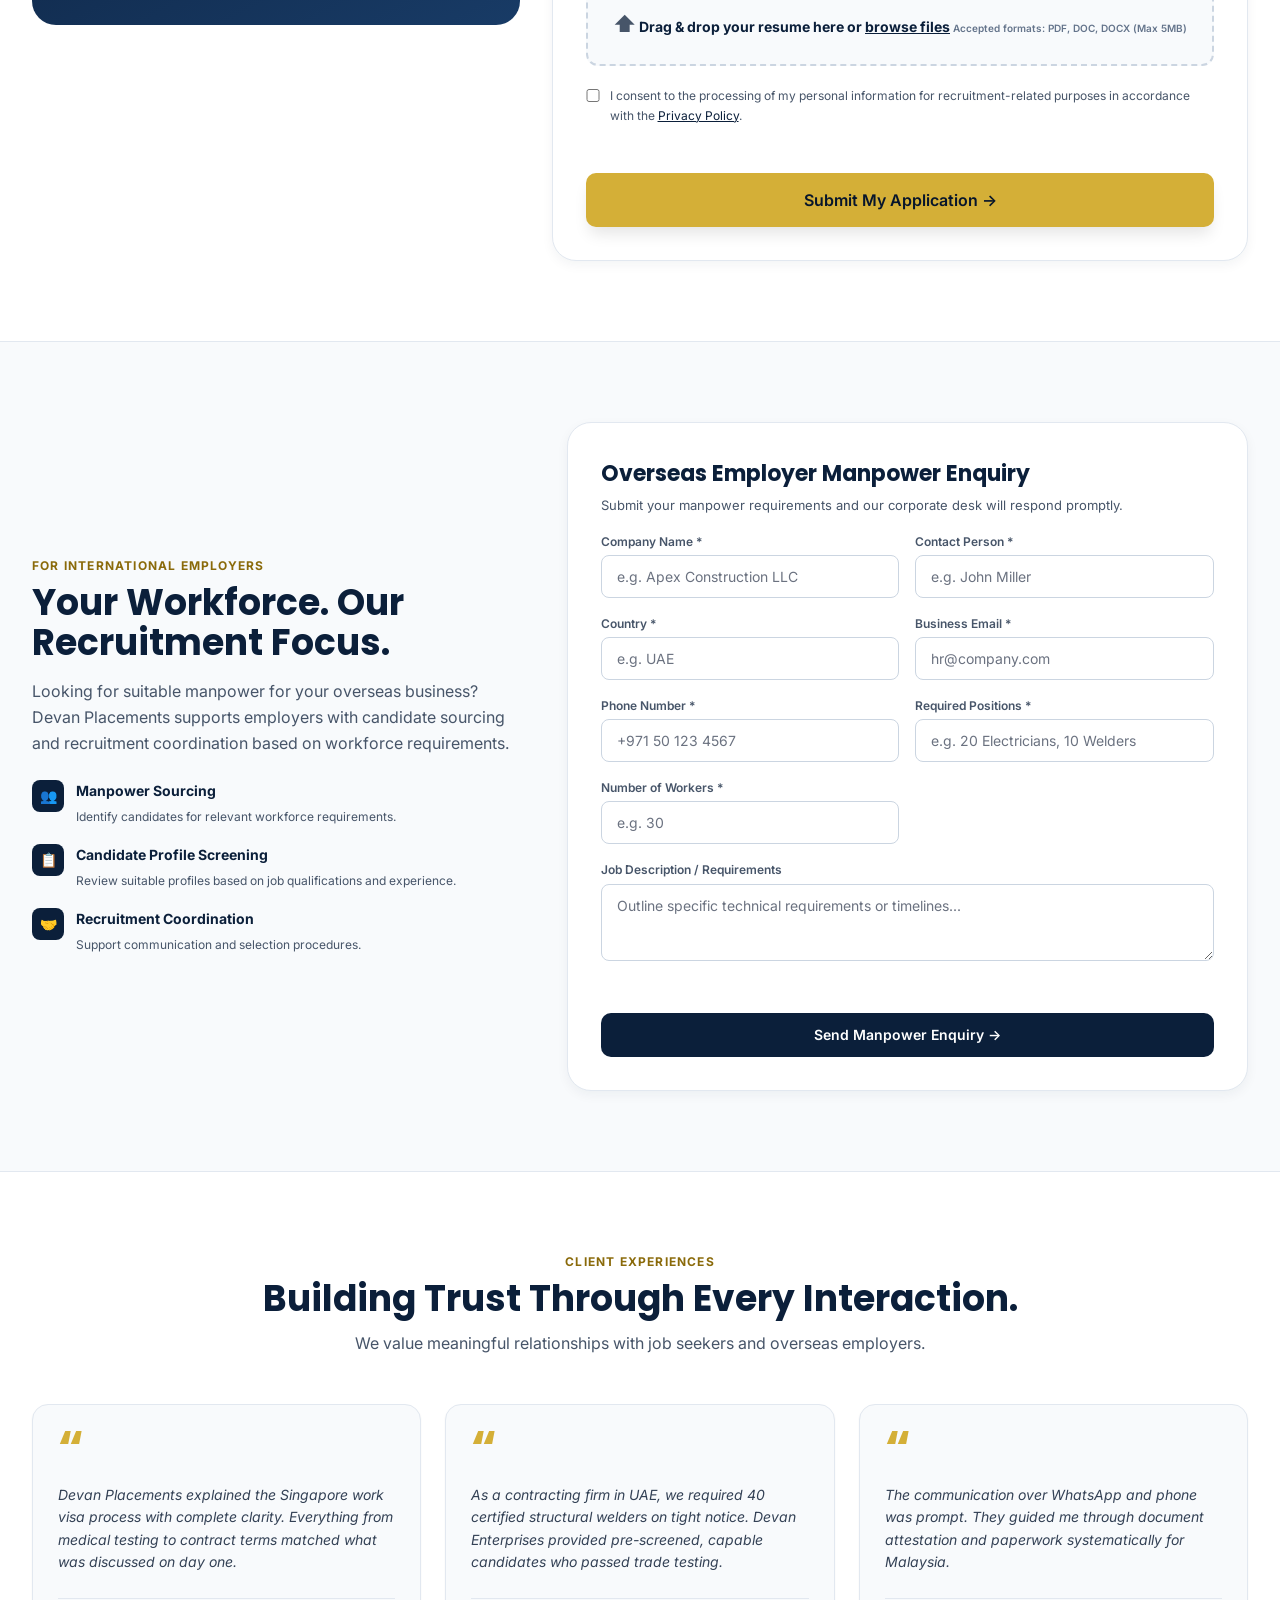
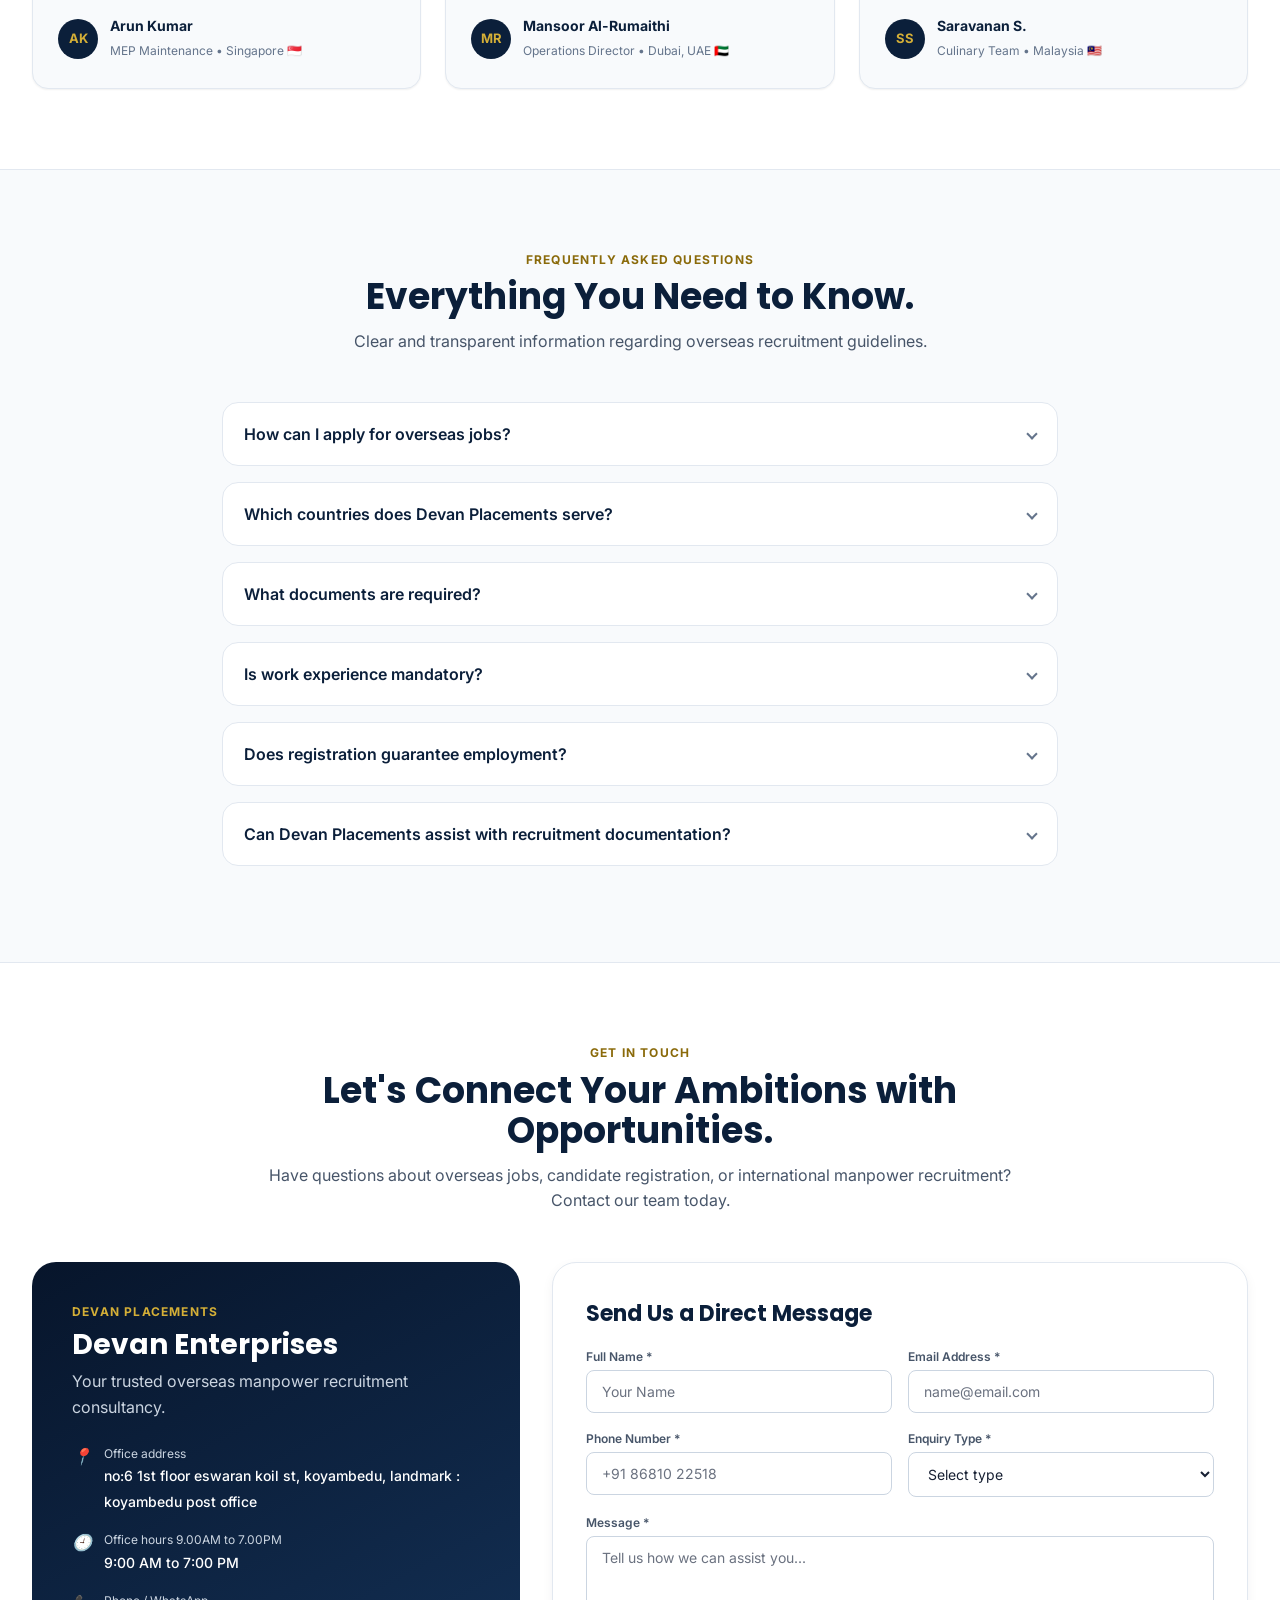
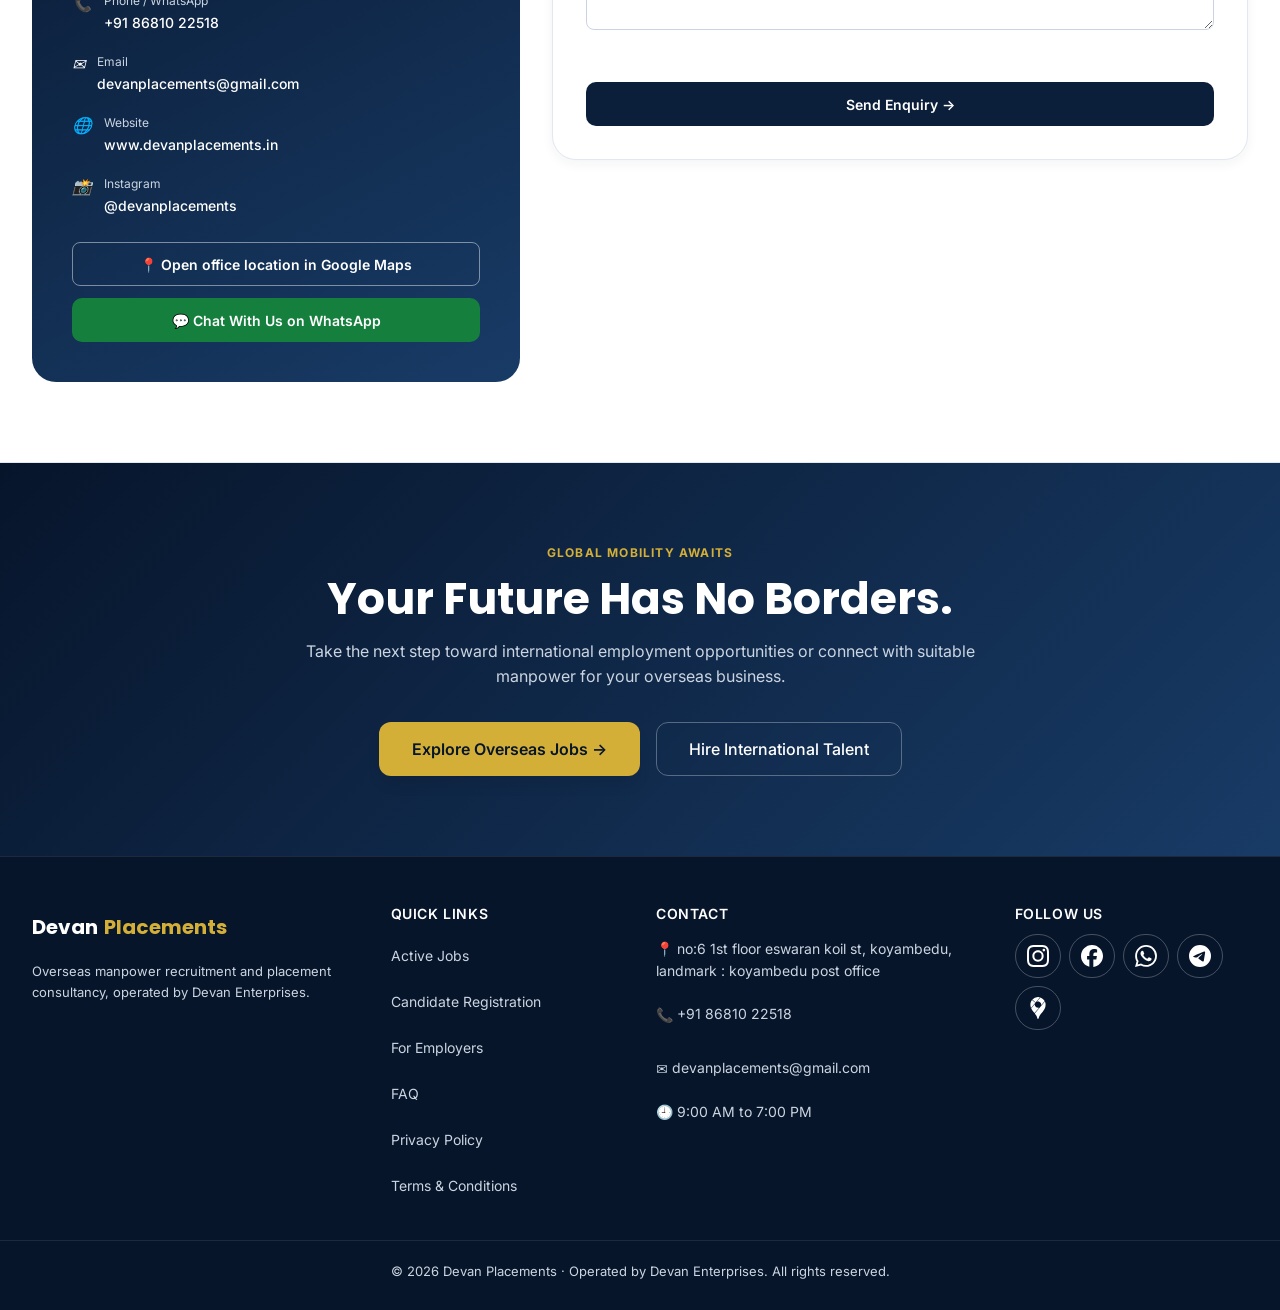
==== commit 538e8fba: "Update index.html" ====
--- a/index.html
+++ b/index.html
@@ -16,8 +16,8 @@
   <meta property="og:site_name" content="Devan Placements" />
   <meta property="og:title" content="Devan Placements | Overseas Manpower Recruitment" />
   <meta property="og:description" content="Explore verified overseas jobs in Singapore, Malaysia, the Gulf and more. Free candidate registration." />
-  <meta property="og:url" content="https://www.devanplacements.com/" />
-  <meta property="og:image" content="https://www.devanplacements.com/images/hero.jpg" />
+  <meta property="og:url" content="https://www.devanplacements.in/" />
+  <meta property="og:image" content="https://www.devanplacements.in/images/hero.jpg" />
   <meta name="twitter:card" content="summary_large_image" />
 </head>
 <body>
--- a/style.css
+++ b/style.css
@@ -45,7 +45,37 @@
 .site-header { position: sticky; top: 0; z-index: 50; background: var(--navy-900); border-bottom: 1px solid var(--slate-800); }
 .header-inner { display: flex; align-items: center; justify-content: space-between; height: 64px; }
 .brand { font-family: var(--font-head); font-weight: 700; font-size: 20px; color: #fff; }
-.brand img { width: 75px; height: auto; display: block; object-fit: contain; }
+/* Company Logo + Name */
+.brand {
+  display: flex;
+  align-items: center;
+  gap: 12px;
+}
+
+.brand-logo {
+  width: 50px;
+  height: 50px;
+  object-fit: contain;
+  flex-shrink: 0;
+}
+
+.brand-text {
+  display: inline-flex;
+  align-items: baseline;
+  gap: 5px;
+  white-space: nowrap;
+}
+
+@media (max-width: 600px) {
+  .brand-logo {
+    width: 38px;
+    height: 38px;
+  }
+
+  .brand-text {
+    font-size: 16px;
+  }
+}
 .brand span { color: var(--gold); }
 .nav-menu { display: flex; align-items: center; gap: 24px; font-size: 14px; font-weight: 500; color: var(--slate-300); }
 .nav-menu a:hover { color: #fff; }
@@ -459,3 +489,97 @@
 .social-list .social-icon { padding: 0 11px; border-radius: 999px; }   /* round with an icon, a pill if the icon file is missing and the name shows */
 .social-list .social-icon img { width: 22px; height: 22px; filter: invert(1); }   /* black icon files become white */
 .social-list a:hover { background: rgba(255,255,255,.12); text-decoration: none; }
+
+/* poster images */
+.job-poster { display: block; margin: -4px -4px 14px; border-radius: 12px; overflow: hidden; background: var(--slate-100); }
+.job-poster img { display: block; width: 100%; aspect-ratio: 16 / 10; object-fit: cover; object-position: top; }
+#sec-poster a { display: block; }
+#job-poster { display: block; width: 100%; max-height: 640px; object-fit: contain; border: 1px solid var(--slate-200); border-radius: 14px; background: var(--slate-50); }
+.poster-field { margin: 4px 0 20px; }
+.poster-row { display: flex; gap: 16px; align-items: flex-start; flex-wrap: wrap; }
+#poster-preview { width: 120px; height: 150px; object-fit: cover; border-radius: 10px; border: 1px solid var(--slate-300); background: var(--slate-100); }
+.poster-btn { padding: 12px 18px; font-size: 14px; cursor: pointer; }
+.poster-btn:focus-within { outline: 3px solid var(--navy-600); outline-offset: 2px; }
+.poster-msg { margin: 8px 0 0; font-size: 13px; color: var(--slate-600); }
+.data-table .thumb { width: 36px; height: 36px; object-fit: cover; border-radius: 6px; vertical-align: middle; margin-right: 10px; border: 1px solid var(--slate-200); }
+/* DEVAN PLACEMENTS - ADMIN JOB FORM */
+
+#job-dialog {
+  width: min(95vw, 1000px);
+  max-height: 90vh;
+  overflow-y: auto;
+  border-radius: 16px;
+}
+
+#job-dialog .form-grid {
+  display: grid;
+  grid-template-columns: repeat(2, minmax(0, 1fr));
+  gap: 18px;
+}
+
+#job-dialog .form-grid label {
+  display: flex;
+  flex-direction: column;
+  gap: 8px;
+  font-weight: 600;
+}
+
+#job-dialog .form-grid input,
+#job-dialog .form-grid select,
+#job-dialog .form-grid textarea {
+  width: 100%;
+  min-width: 0;
+  padding: 12px;
+  border: 1px solid #cbd5e1;
+  border-radius: 8px;
+}
+
+#job-dialog .form-grid .full {
+  grid-column: 1 / -1;
+}
+
+@media (max-width: 768px) {
+  #job-dialog .form-grid {
+    grid-template-columns: 1fr;
+  }
+
+  #job-dialog .form-grid .full {
+    grid-column: auto;
+  }
+}
+/* DEVAN PLACEMENTS - JOB DETAILS */
+
+#facts {
+  display: grid;
+  grid-template-columns: repeat(2, minmax(0, 1fr));
+  gap: 14px;
+}
+
+#facts .fact {
+  padding: 16px;
+  background: #f8fafc;
+  border: 1px solid #e2e8f0;
+  border-radius: 10px;
+}
+
+#facts .fact dt {
+  font-size: 13px;
+  font-weight: 600;
+  color: #64748b;
+  margin-bottom: 6px;
+}
+
+#facts .fact dd {
+  margin: 0;
+  font-size: 15px;
+  font-weight: 600;
+  color: #07152b;
+  overflow-wrap: anywhere;
+  white-space: pre-line;
+}
+
+@media (max-width: 768px) {
+  #facts {
+    grid-template-columns: 1fr;
+  }
+}
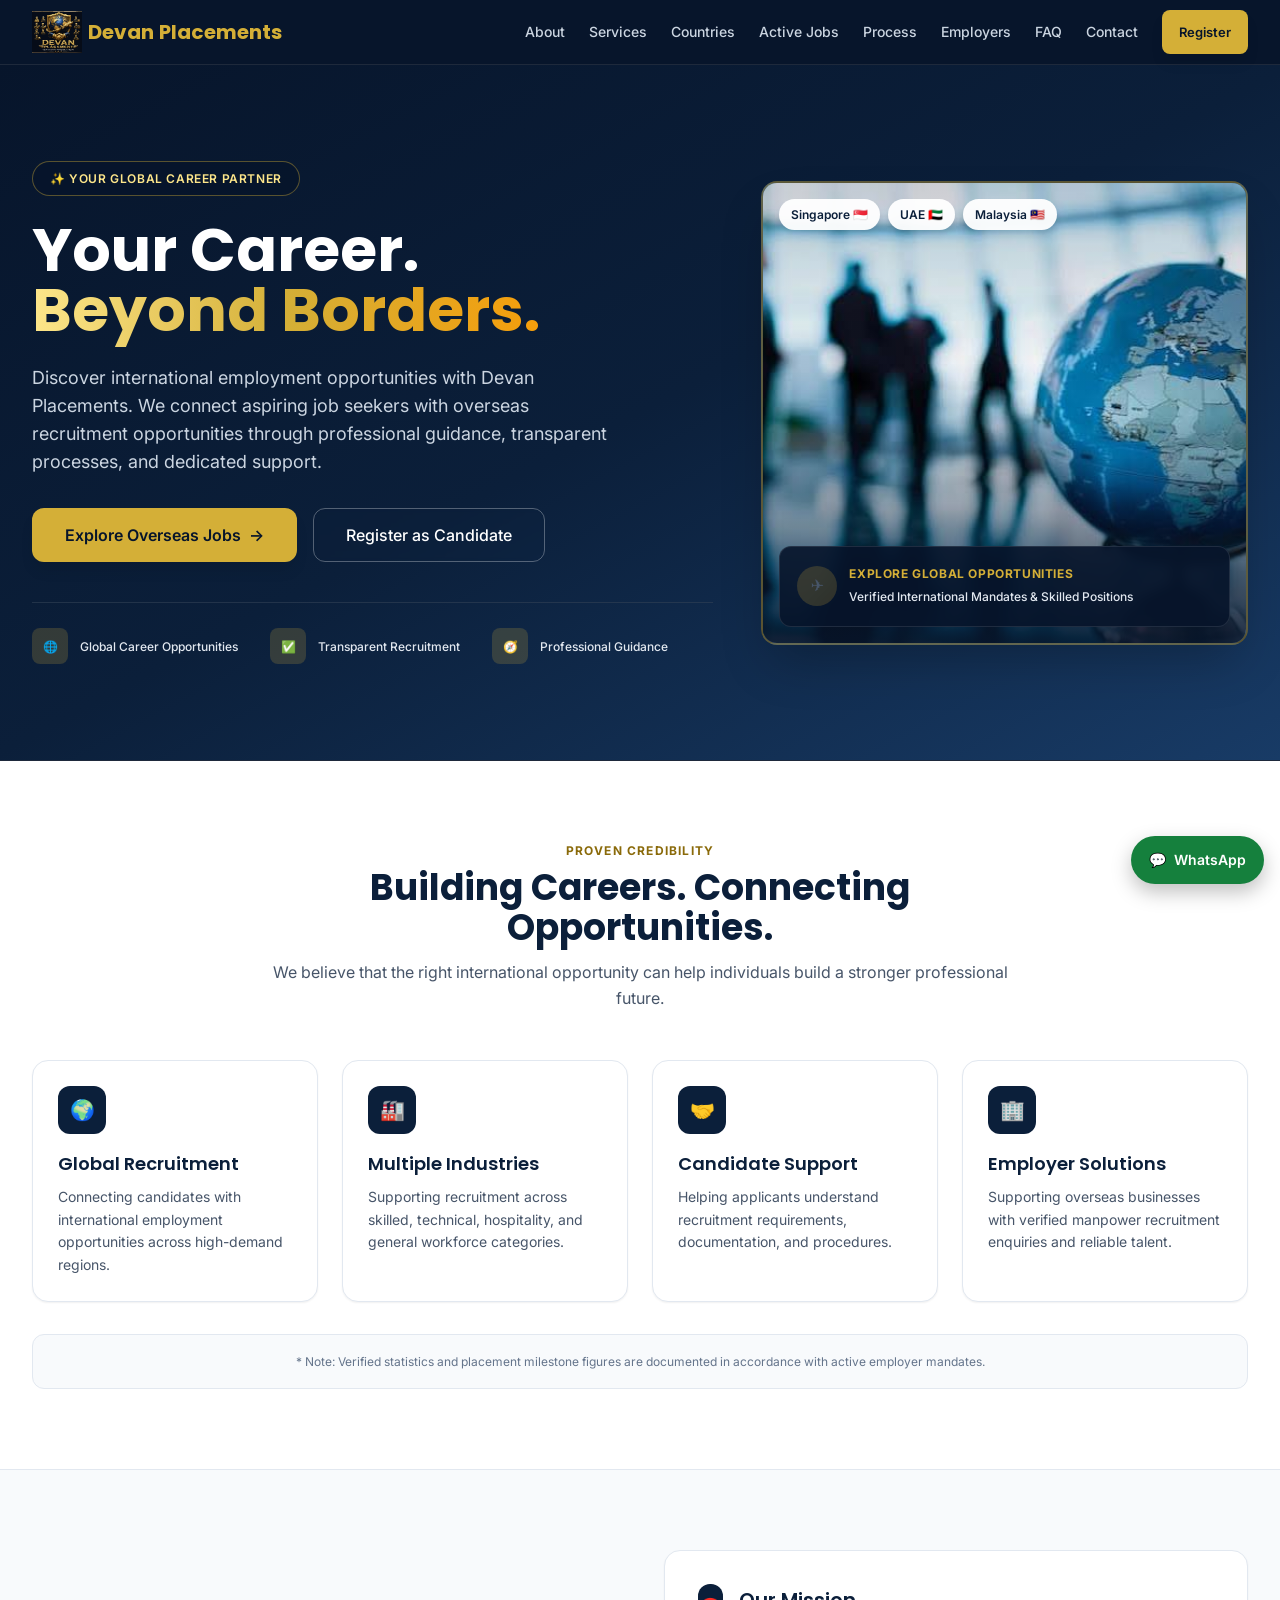
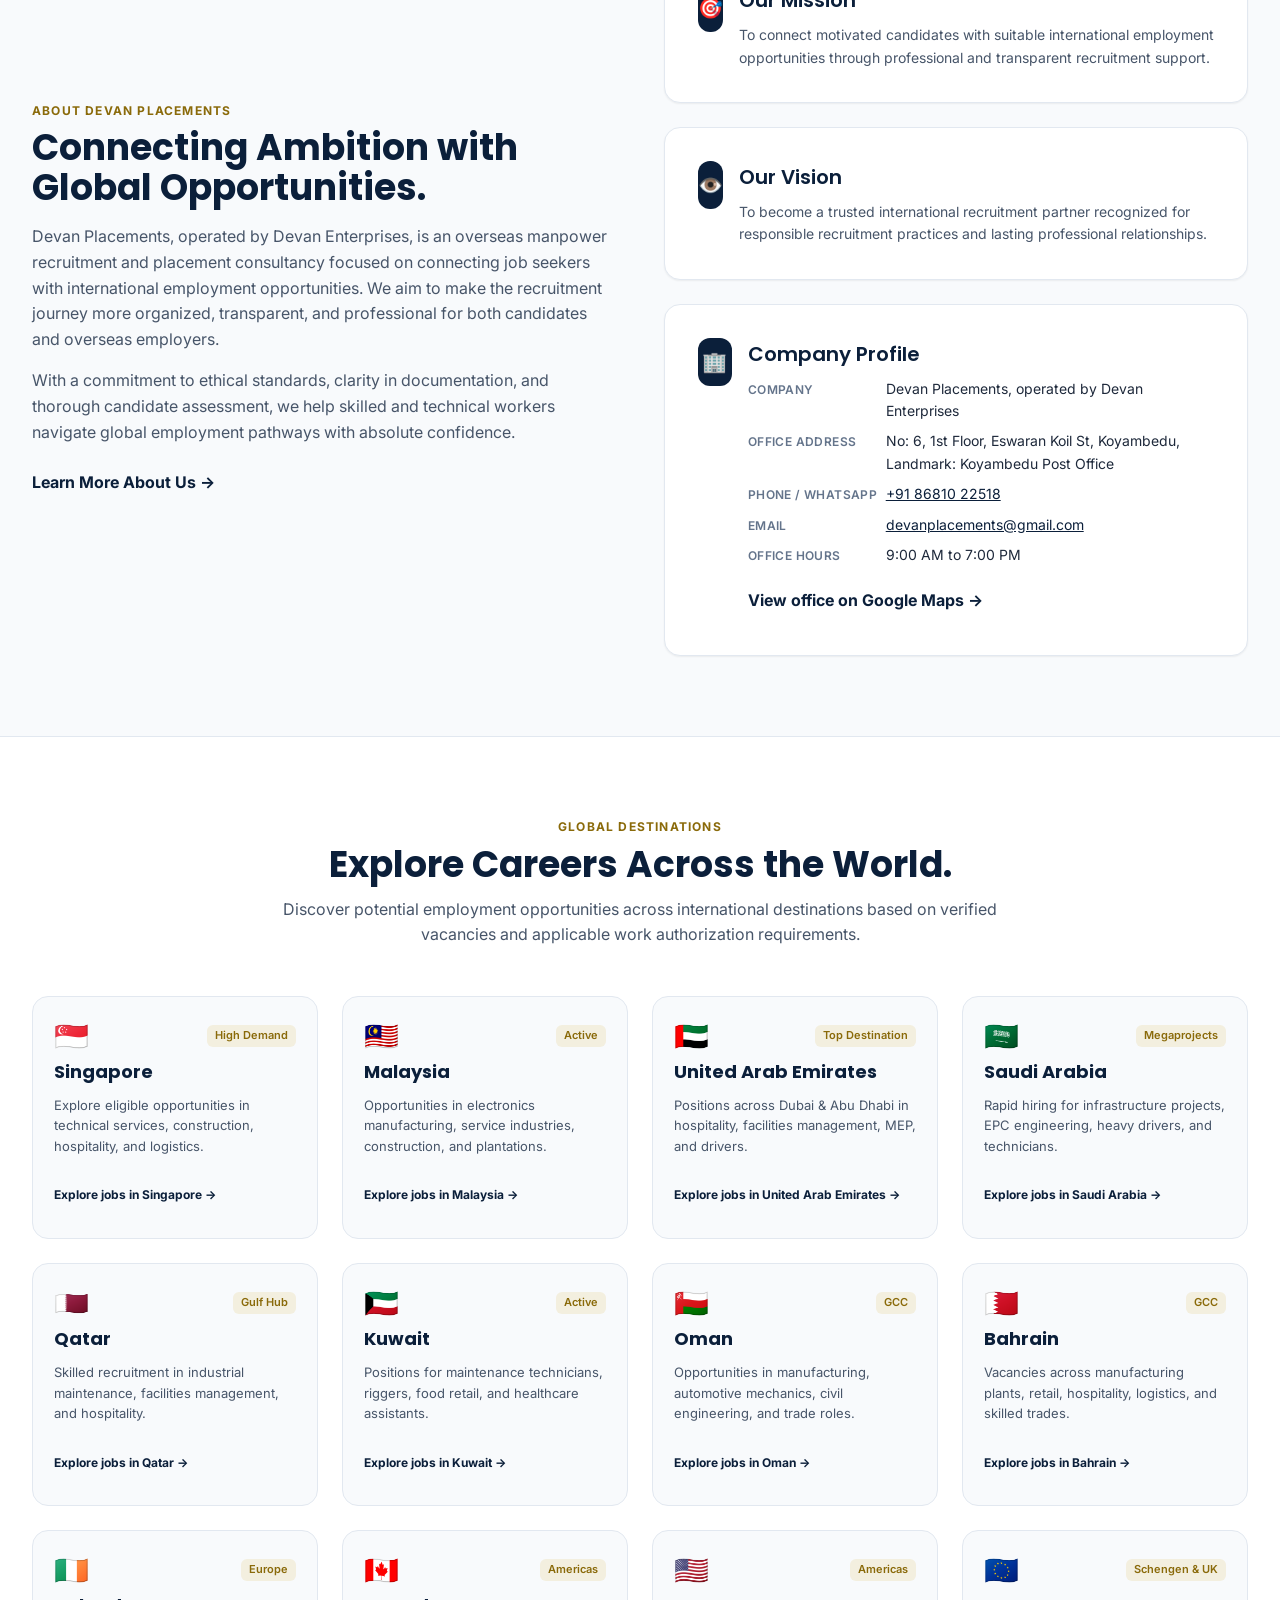
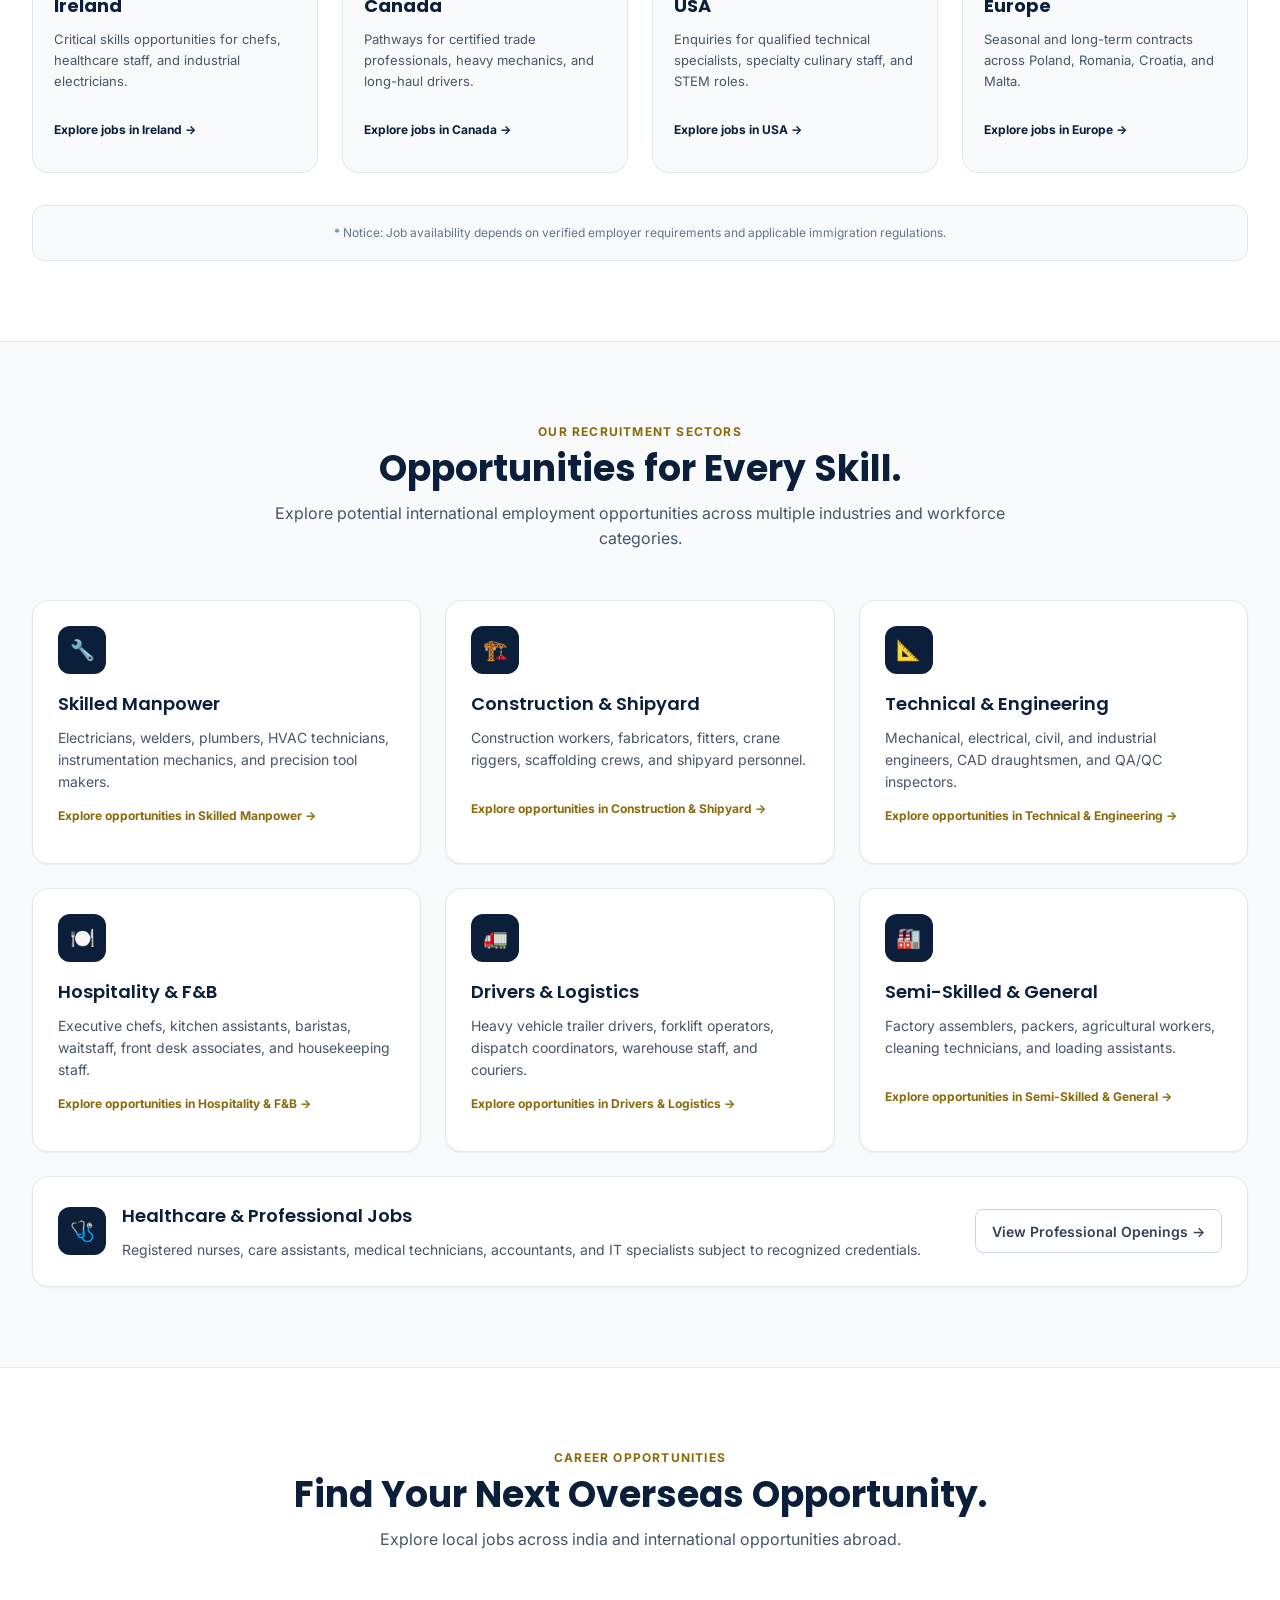
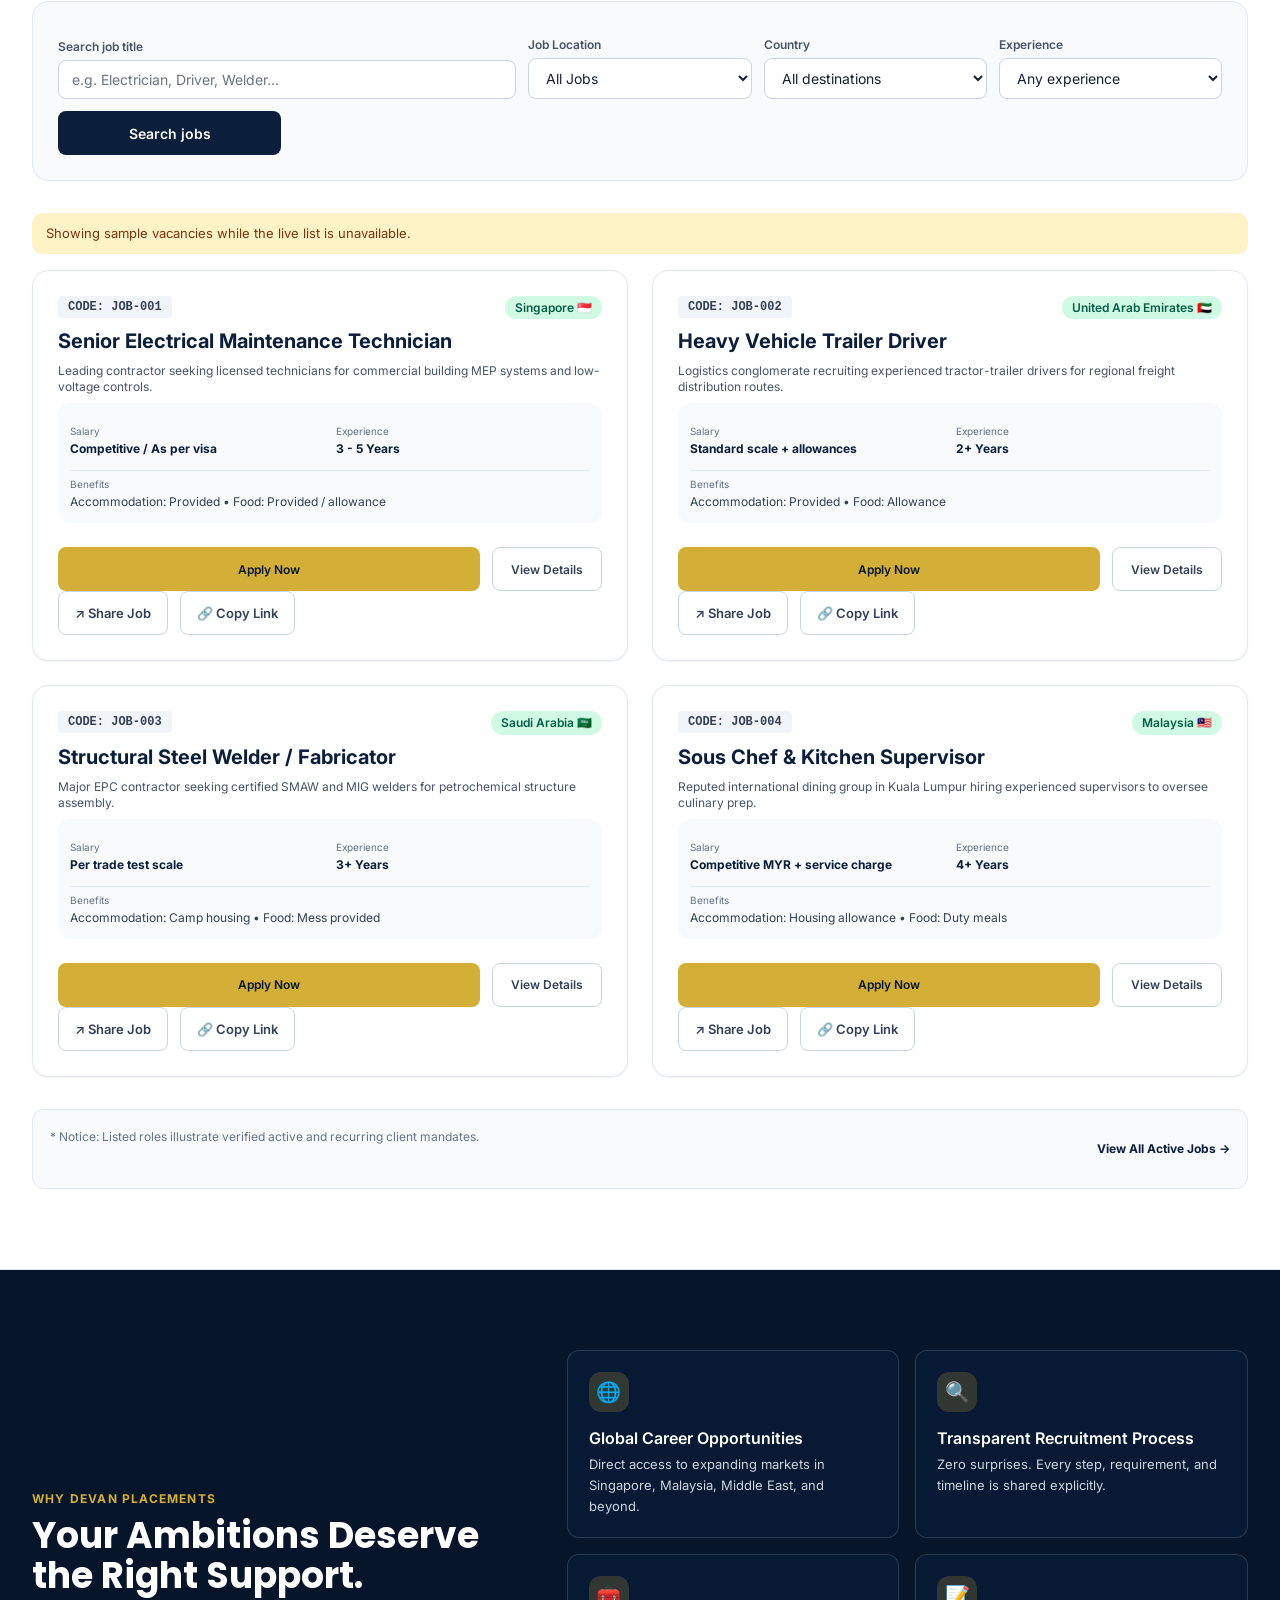
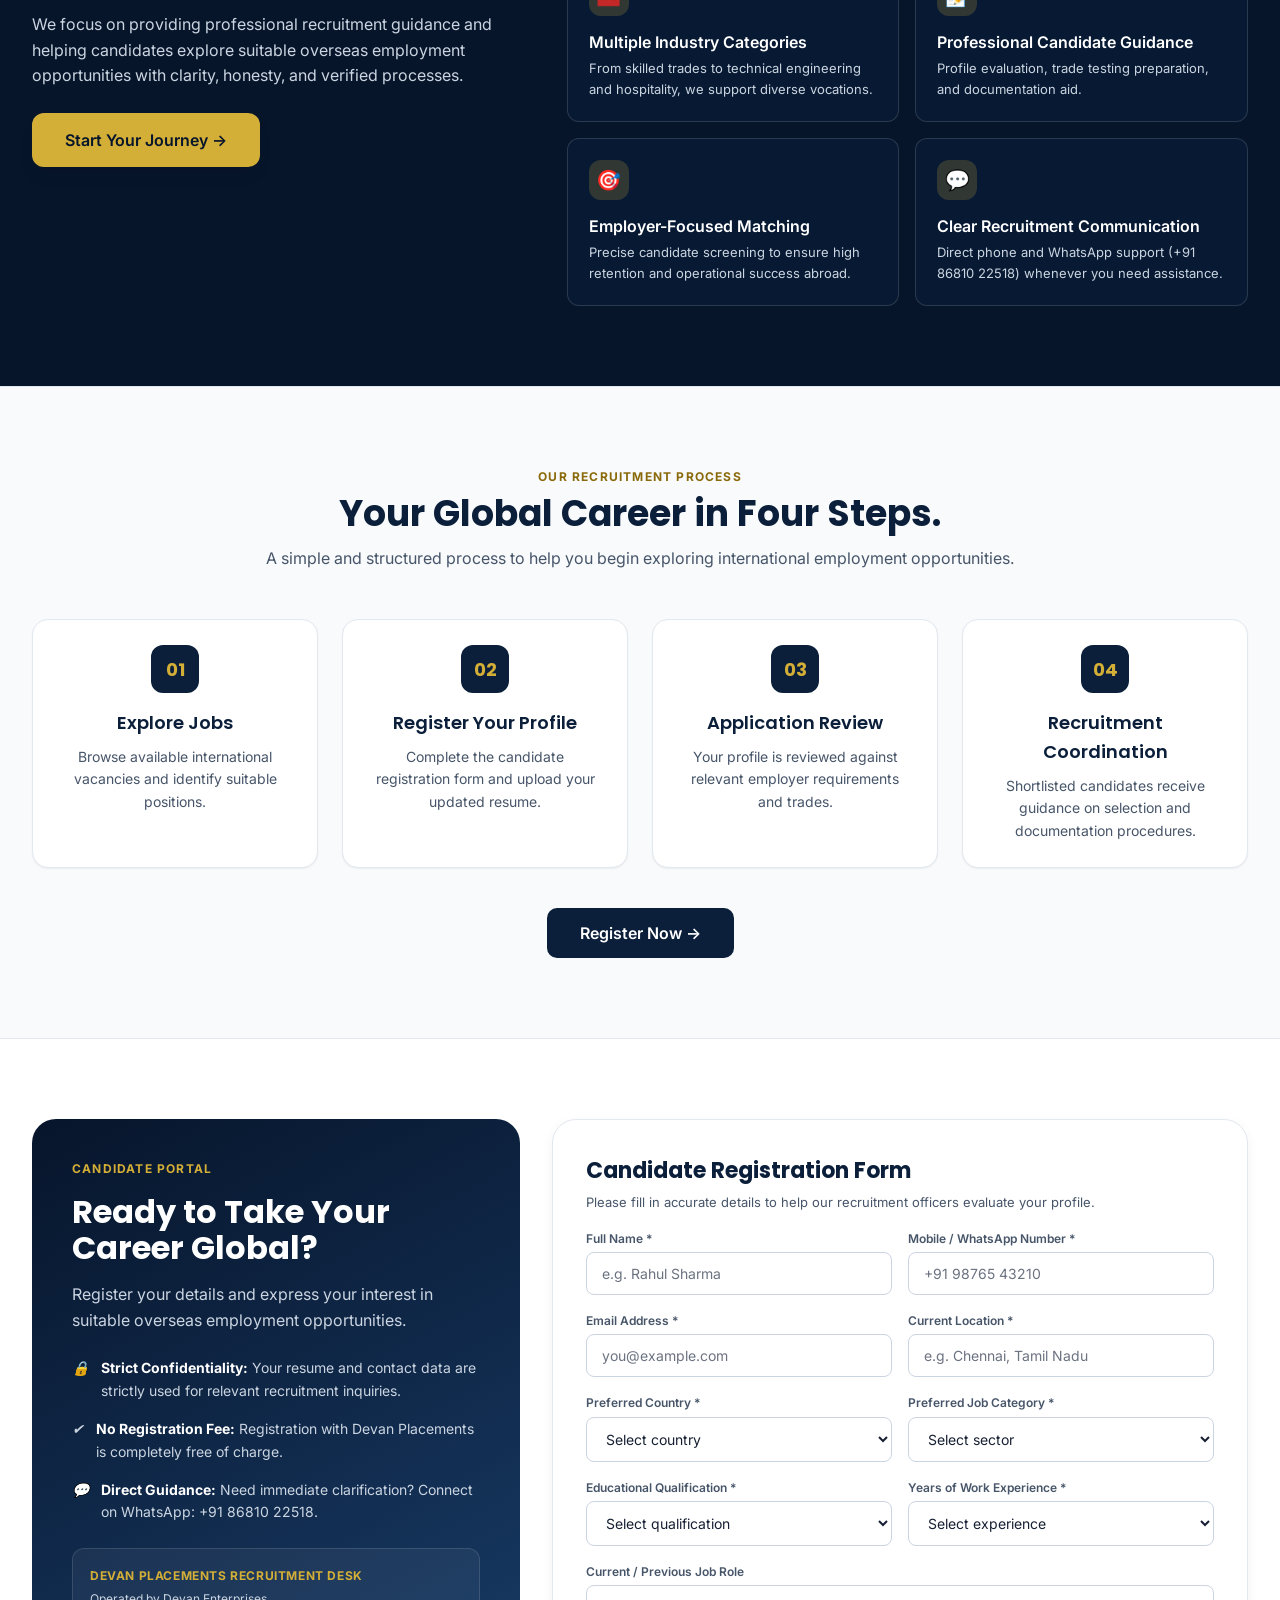
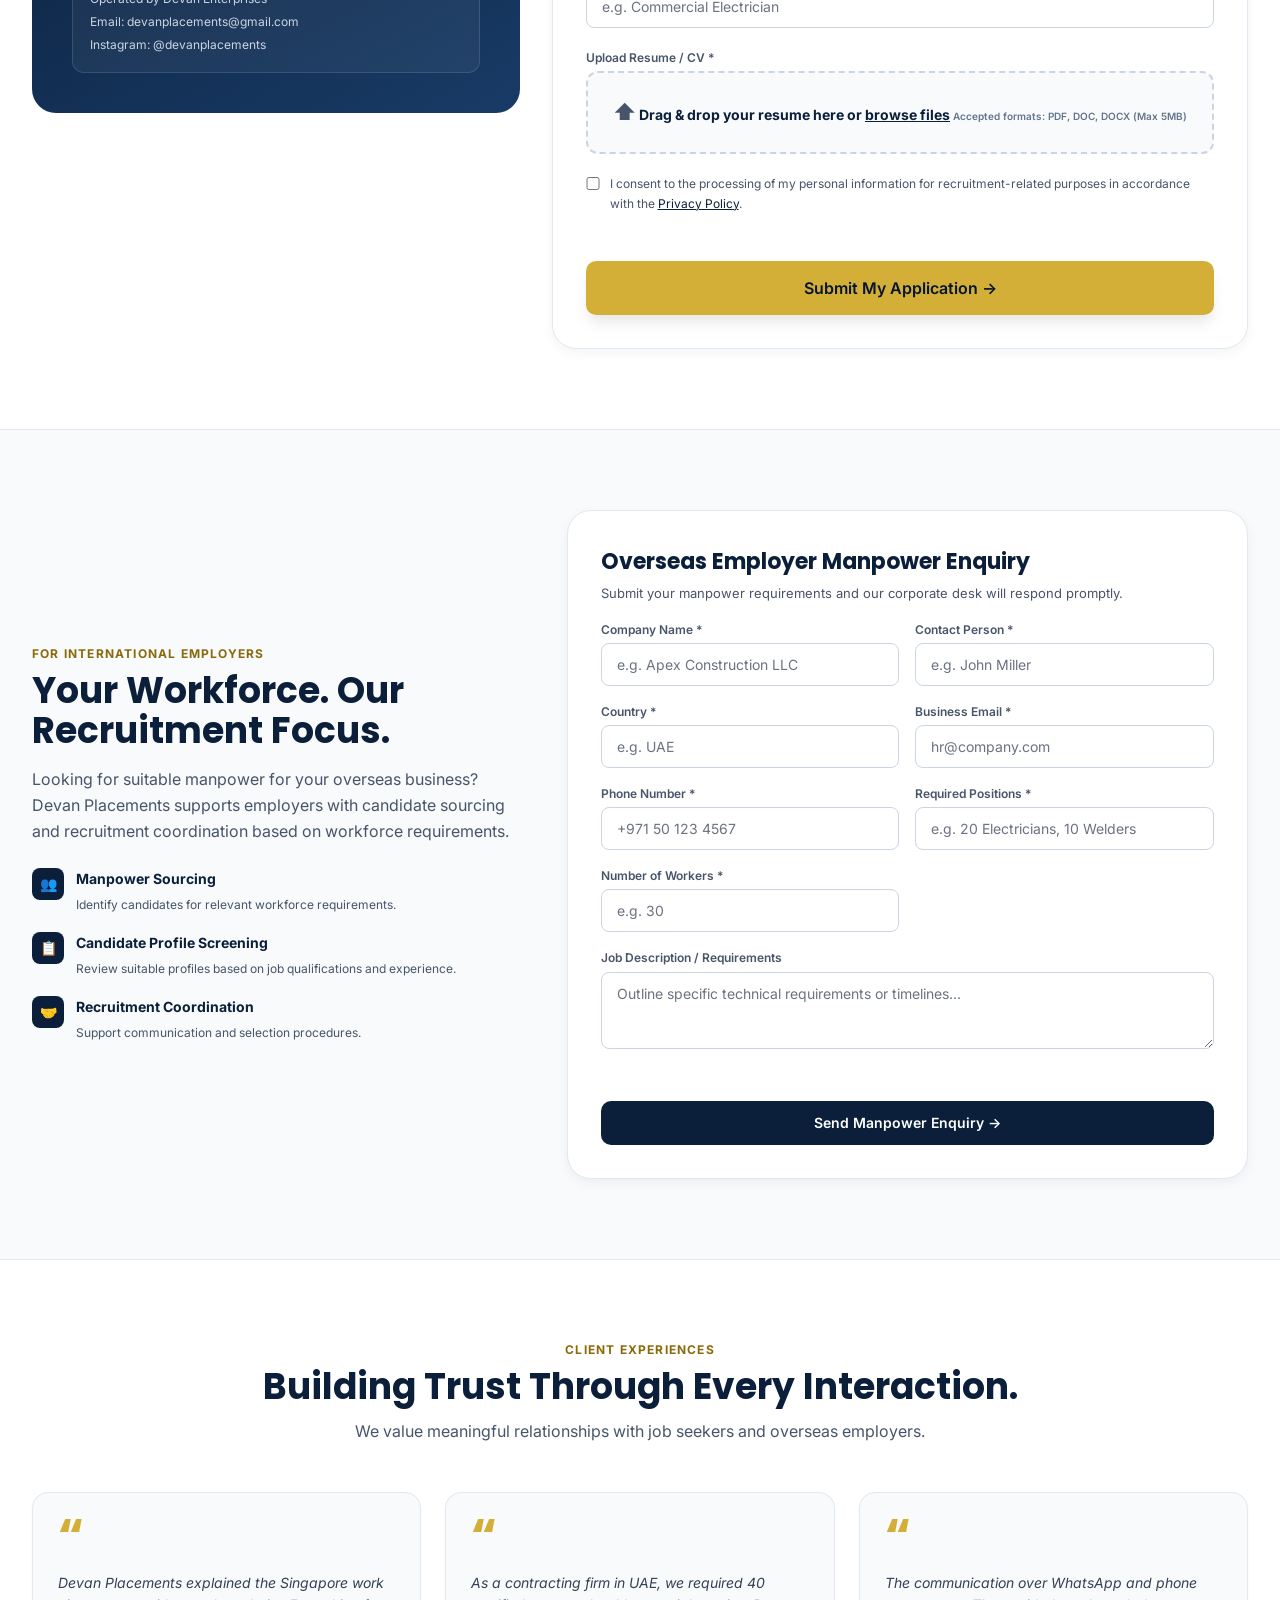
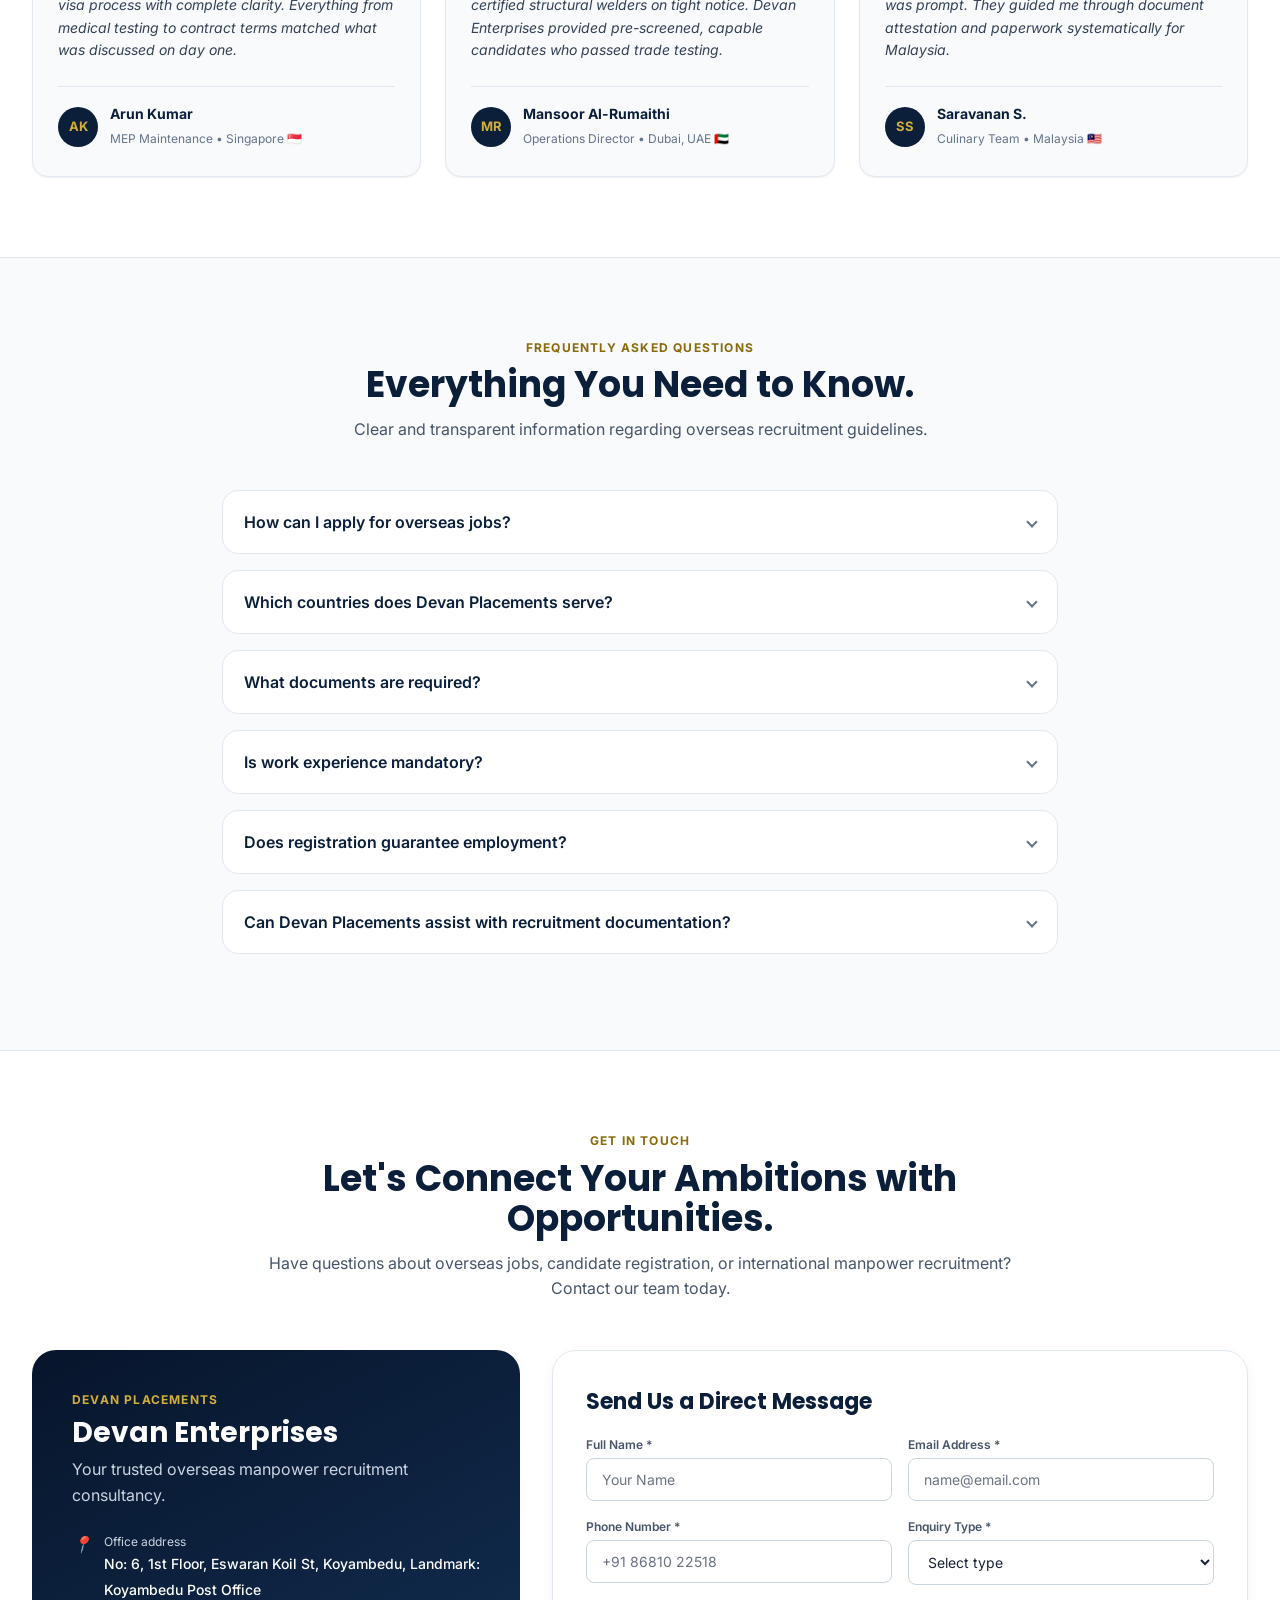
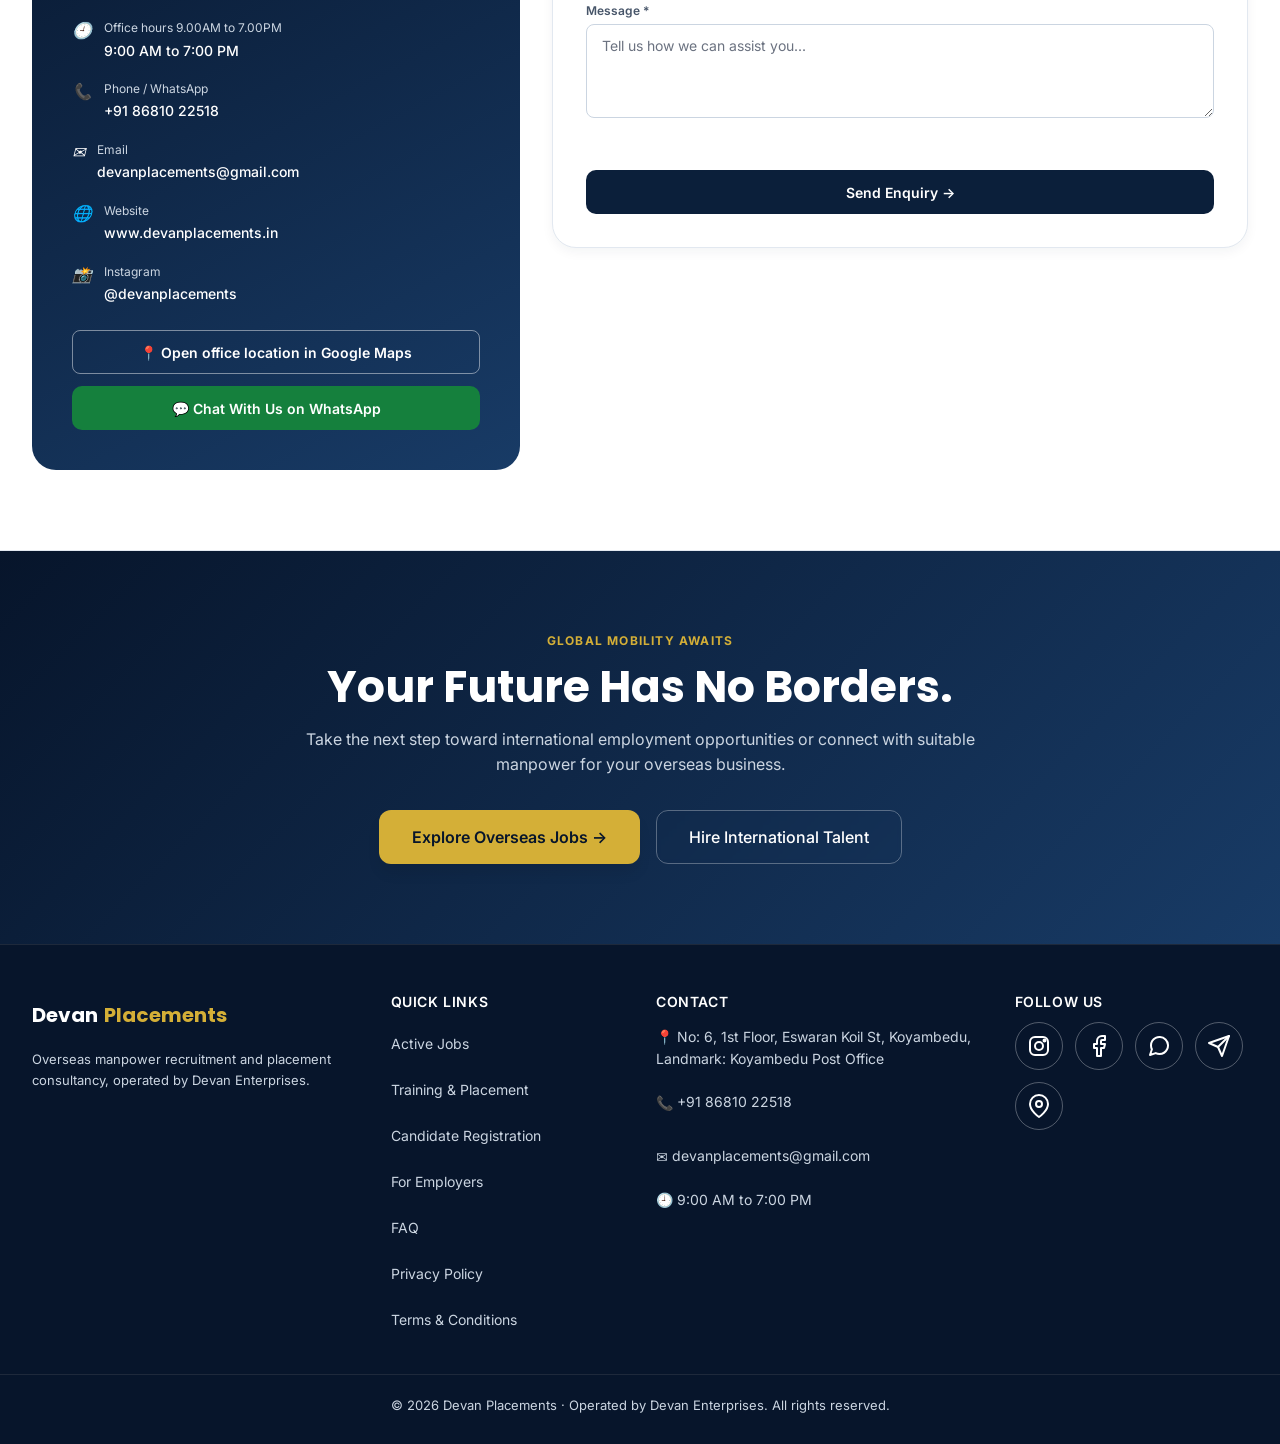
==== commit 15a167fa: "Update canonical and Open Graph URLs in index.html" ====
--- a/index.html
+++ b/index.html
@@ -11,13 +11,13 @@
   <link rel="stylesheet" href="style.css" />
   <link rel="icon" href="favicon.svg" type="image/svg+xml" />
   <meta name="theme-color" content="#07152b" />
-  <link rel="canonical" href="https://www.devanplacements.in/" />
+  <link rel="canonical" href="https://www.devanplacement.in/" />
   <meta property="og:type" content="website" />
   <meta property="og:site_name" content="Devan Placements" />
   <meta property="og:title" content="Devan Placements | Overseas Manpower Recruitment" />
   <meta property="og:description" content="Explore verified overseas jobs in Singapore, Malaysia, the Gulf and more. Free candidate registration." />
-  <meta property="og:url" content="https://www.devanplacements.in/" />
-  <meta property="og:image" content="https://www.devanplacements.in/images/hero.jpg" />
+  <meta property="og:url" content="https://www.devanplacement.in/" />
+  <meta property="og:image" content="https://www.devanplacement.in/images/hero.jpg" />
   <meta name="twitter:card" content="summary_large_image" />
 </head>
 <body>
--- a/style.css
+++ b/style.css
@@ -502,6 +502,7 @@
 .poster-btn:focus-within { outline: 3px solid var(--navy-600); outline-offset: 2px; }
 .poster-msg { margin: 8px 0 0; font-size: 13px; color: var(--slate-600); }
 .data-table .thumb { width: 36px; height: 36px; object-fit: cover; border-radius: 6px; vertical-align: middle; margin-right: 10px; border: 1px solid var(--slate-200); }
+
 /* DEVAN PLACEMENTS - ADMIN JOB FORM */
 
 #job-dialog {
@@ -583,3 +584,92 @@
     grid-template-columns: 1fr;
   }
 }
+
+/* ==========================================
+   DEVAN PLACEMENTS - SHARE JOB BUTTONS
+   ========================================== */
+
+.job-sharing {
+  margin-top: 25px;
+  padding: 22px;
+  background: #f8fafc;
+  border: 1px solid #e2e8f0;
+  border-radius: 12px;
+}
+
+.job-sharing h3 {
+  margin: 0 0 15px;
+  color: #07152b;
+  font-size: 18px;
+}
+
+.job-share-actions {
+  display: flex;
+  flex-wrap: wrap;
+  gap: 12px;
+}
+
+.job-share-btn,
+.job-copy-btn {
+  display: inline-flex;
+  align-items: center;
+  justify-content: center;
+  gap: 6px;
+  cursor: pointer;
+}
+
+.job-share-actions .btn {
+  cursor: pointer;
+}
+
+@media (max-width: 600px) {
+  .job-share-actions {
+    flex-direction: column;
+  }
+
+  .job-share-actions .btn {
+    width: 100%;
+  }
+}
+
+/* Footer social icon buttons */
+.social-list .social-icon {
+  width: 48px;
+  height: 48px;
+  padding: 0;
+  justify-content: center;
+  border-radius: 50%;
+}
+.social-list .social-icon img {
+  width: 24px;
+  height: 24px;
+  filter: invert(1);   /* white icons. Use "none" if your icons are already colored */
+}
+.social-list .social-icon:hover {
+  background: rgba(255,255,255,.15);
+}
+
+/* ===== FOLLOW US BUTTONS ===== */
+.social-list { display: flex !important; flex-wrap: wrap; gap: 12px !important; }
+
+.social-list a {
+  display: inline-flex; align-items: center; justify-content: center;
+  min-width: 48px; min-height: 48px;
+  border: 1px solid rgba(255,255,255,.3); border-radius: 999px;
+  color: #fff; font-size: 13px;
+  transition: background .15s, border-color .15s;
+}
+
+/* round icon button */
+.social-list .social-icon { width: 48px; height: 48px; padding: 0; border-radius: 50%; }
+.social-list .social-icon img { width: 24px; height: 24px; filter: invert(1); }  /* white icons; use "none" if your icons are already colored */
+
+/* if an icon file is missing, show the name in a pill instead of squashed in a circle */
+.social-list .social-icon.text-only { width: auto; padding: 0 16px; border-radius: 999px; }
+
+/* hover and keyboard focus */
+.site-footer .social-list a:hover { background: rgba(255,255,255,.15); border-color: var(--gold); text-decoration: none; }
+.social-list a:focus-visible { outline: 3px solid #fde68a; outline-offset: 2px; }
+   /* Follow us icons are drawn in site.js: white, 24px */
+   .social-list .social-icon { color: #fff; }
+   .social-list .social-icon svg { width: 24px; height: 24px; display: block; }
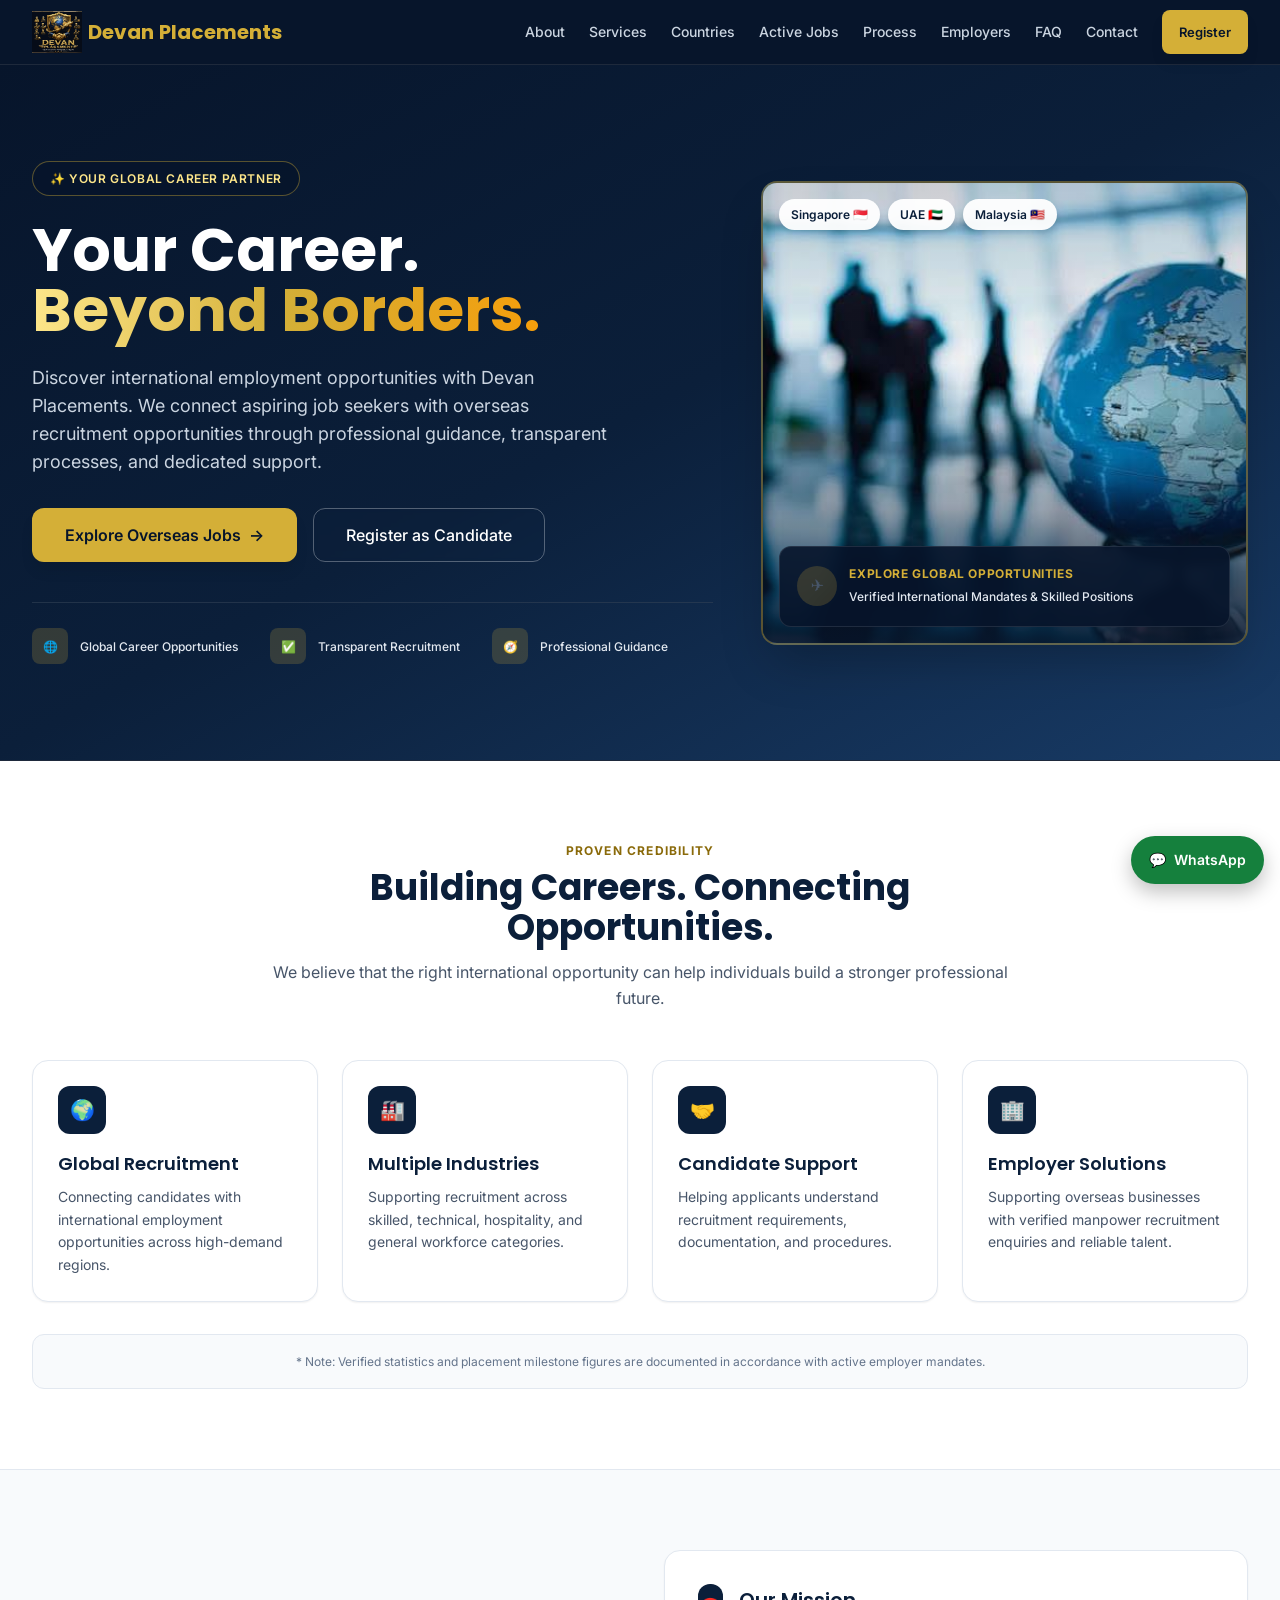
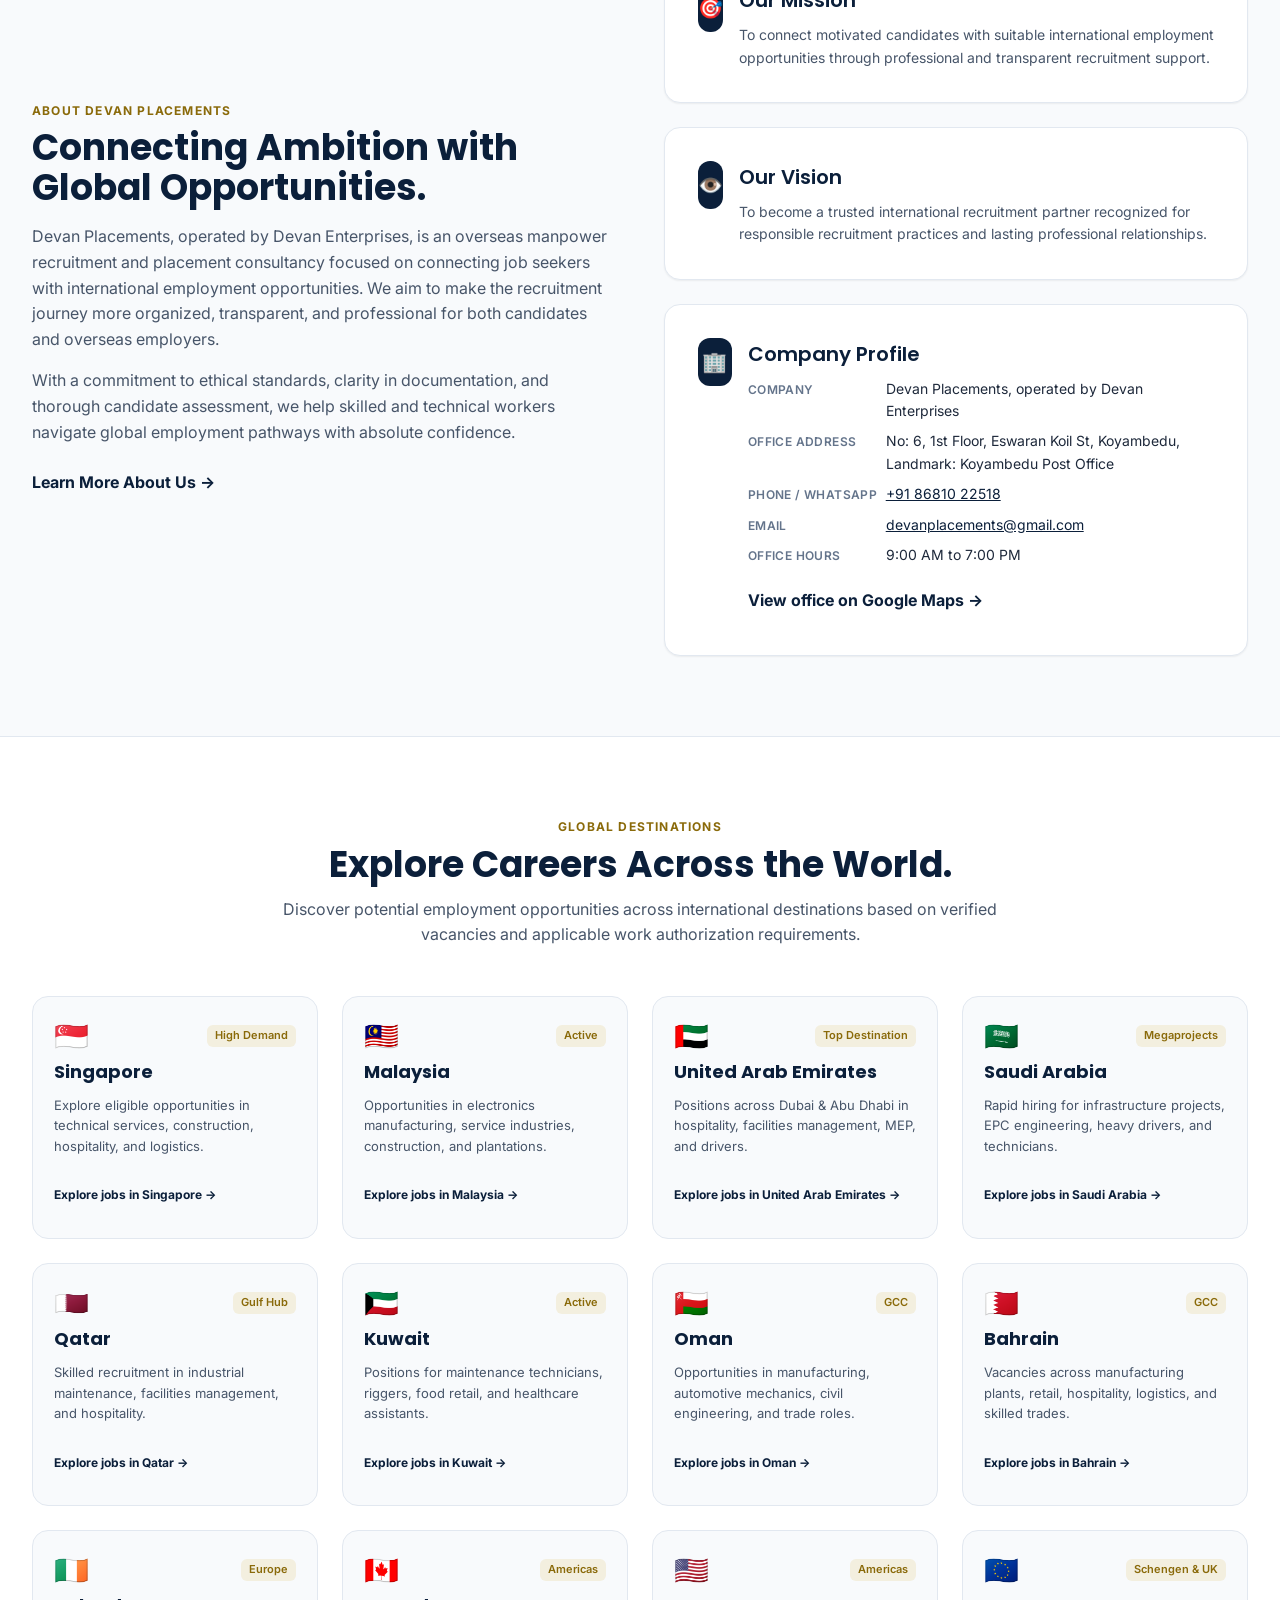
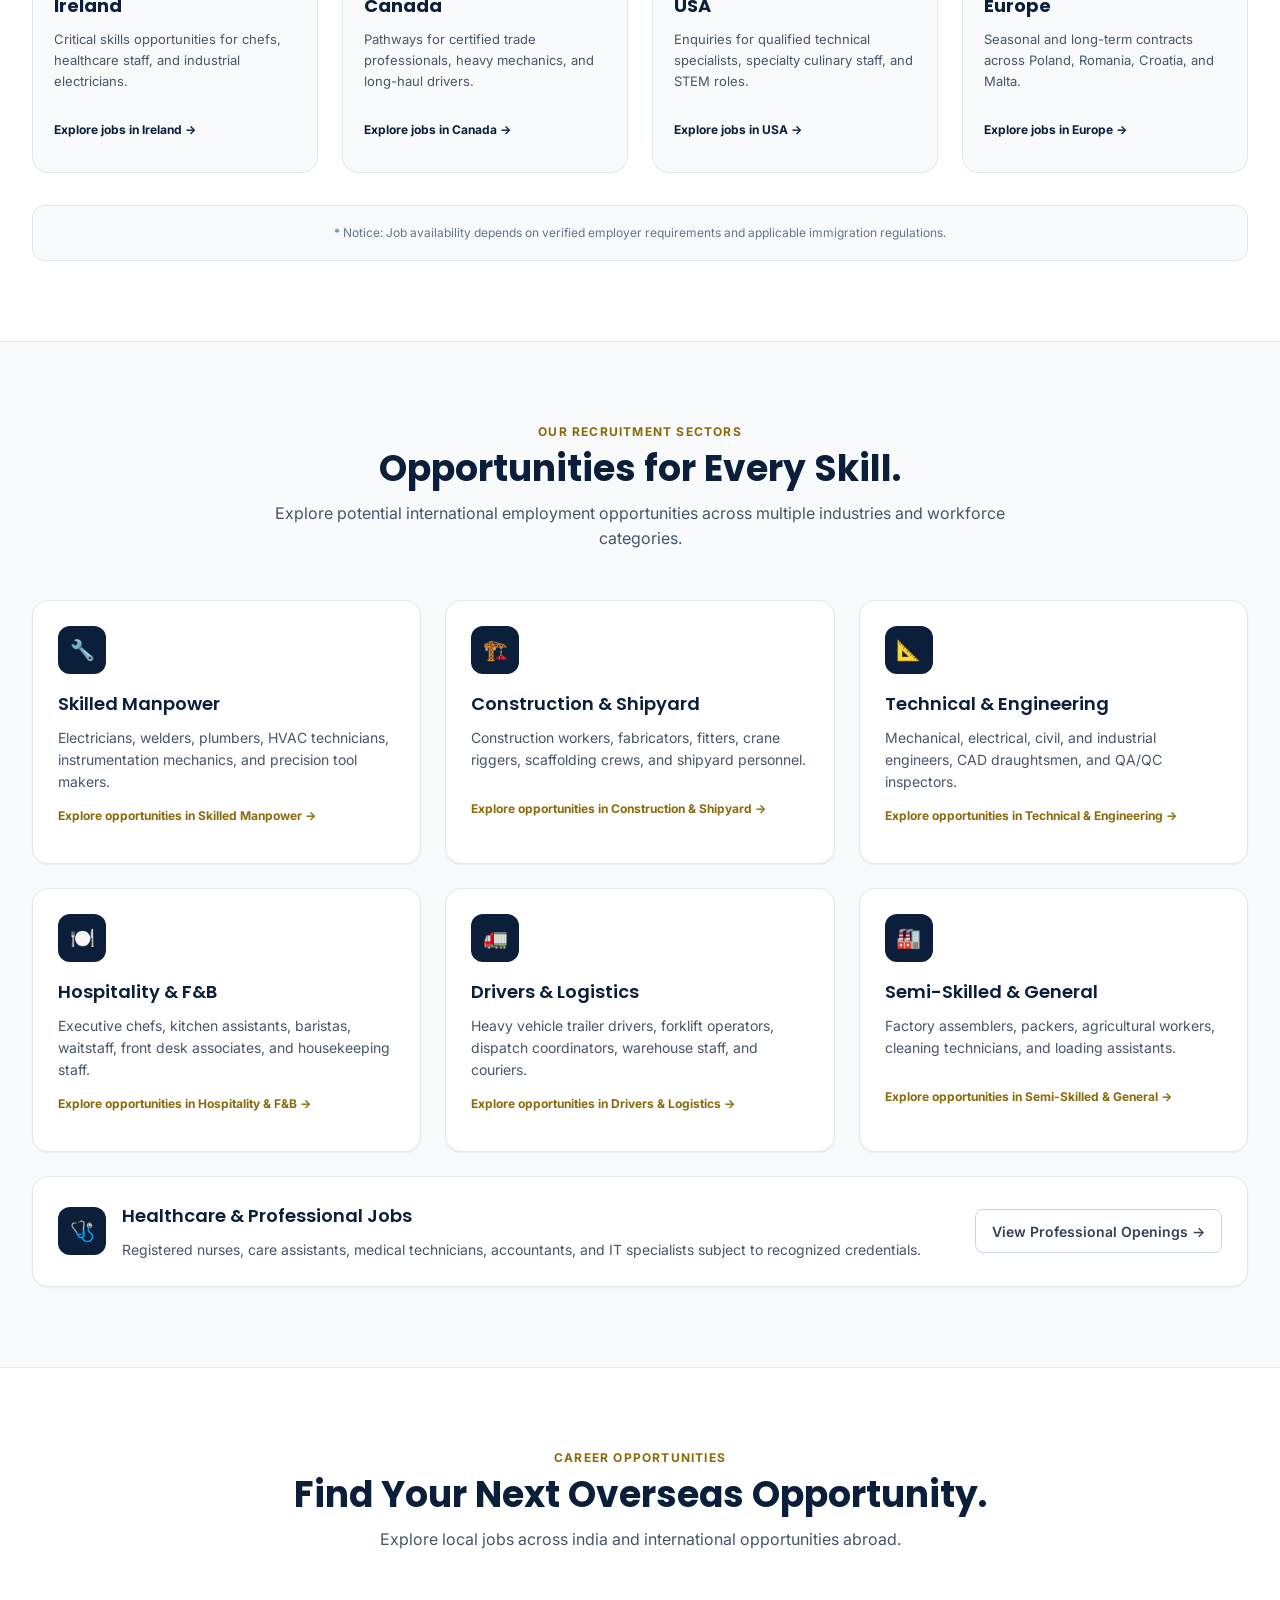
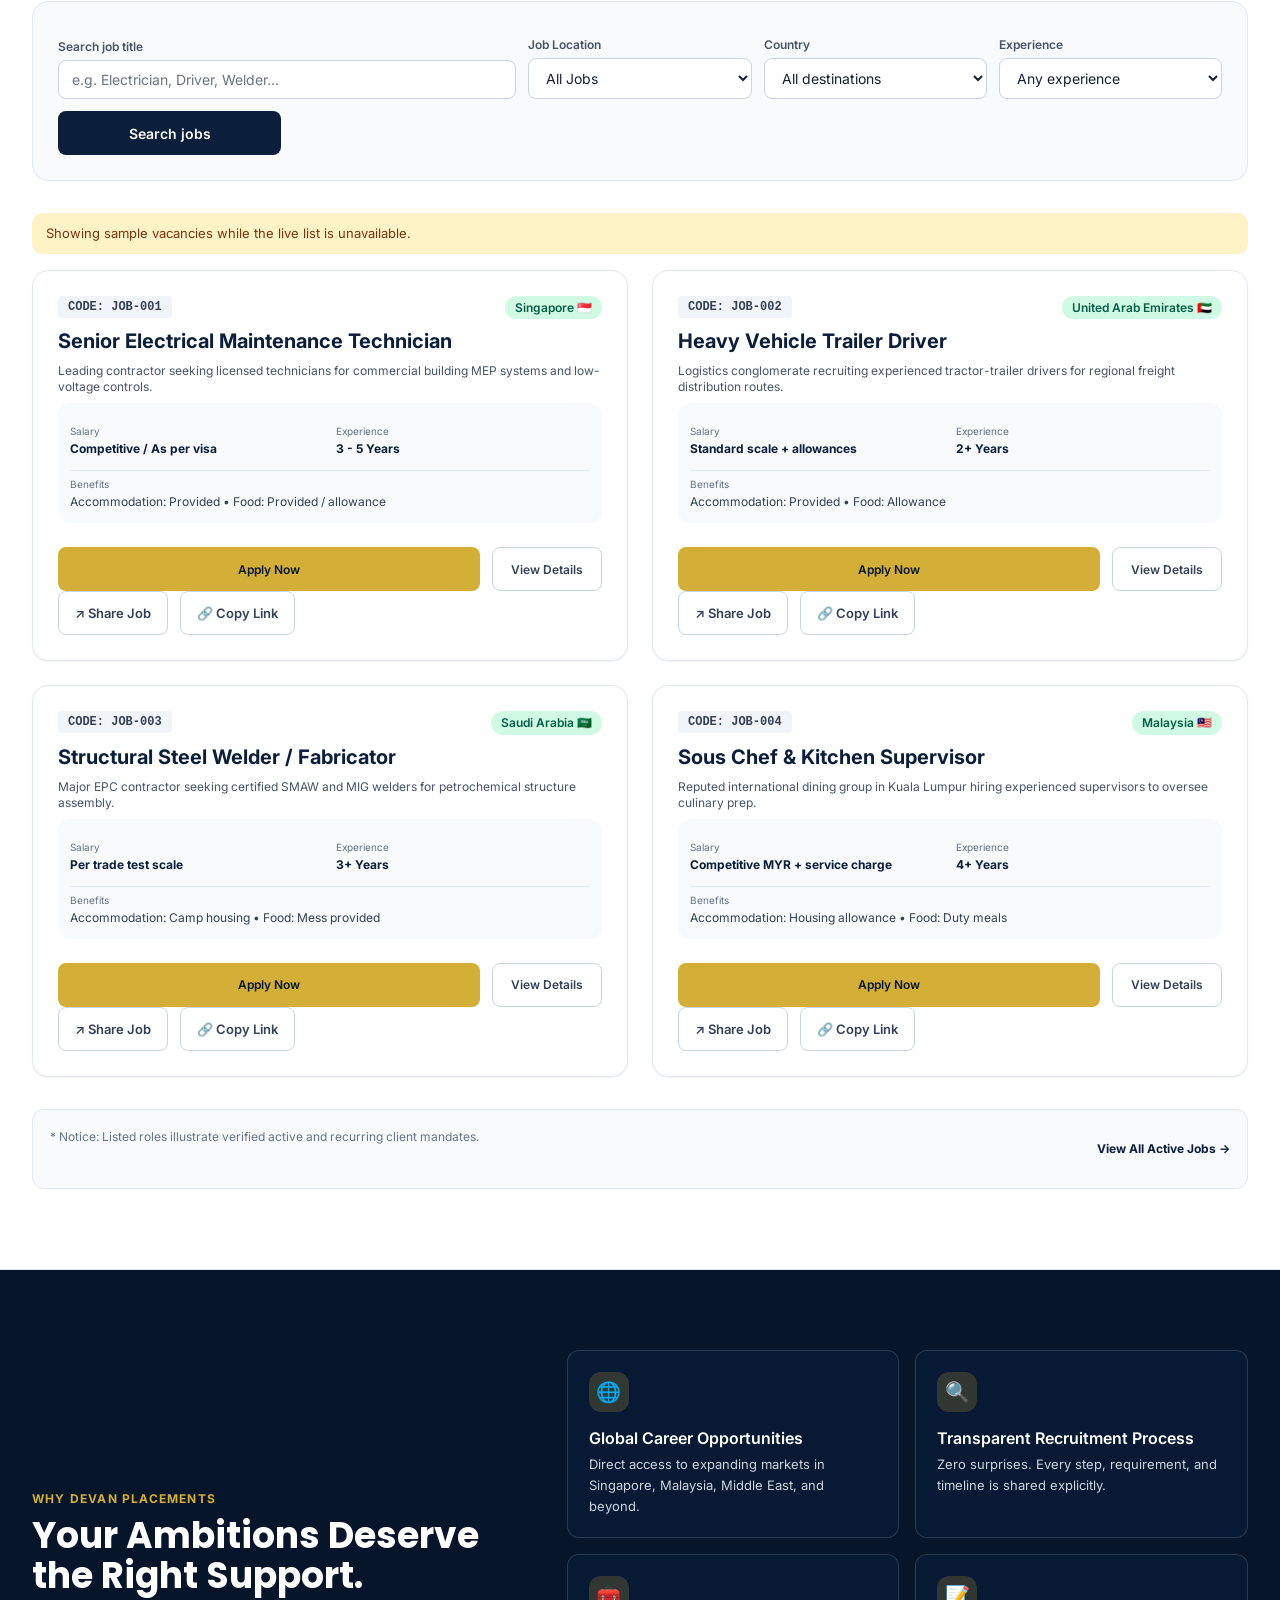
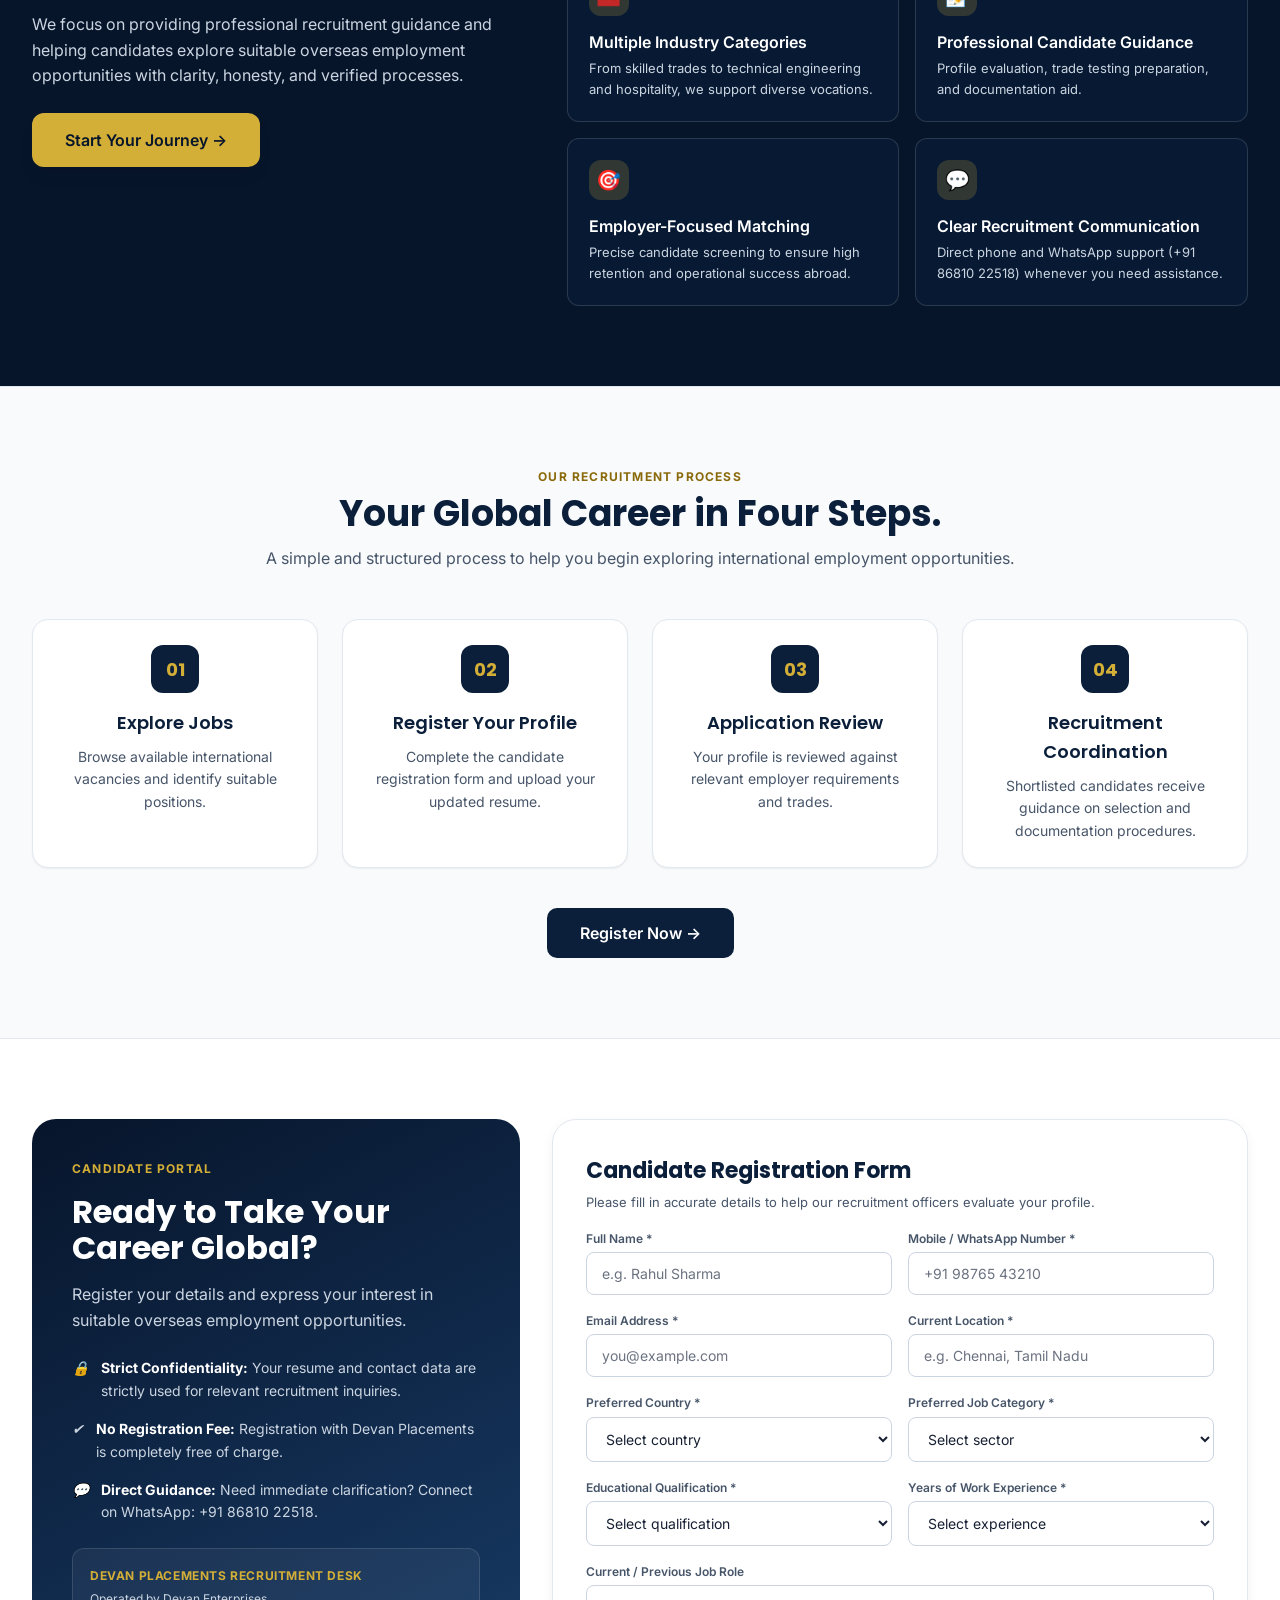
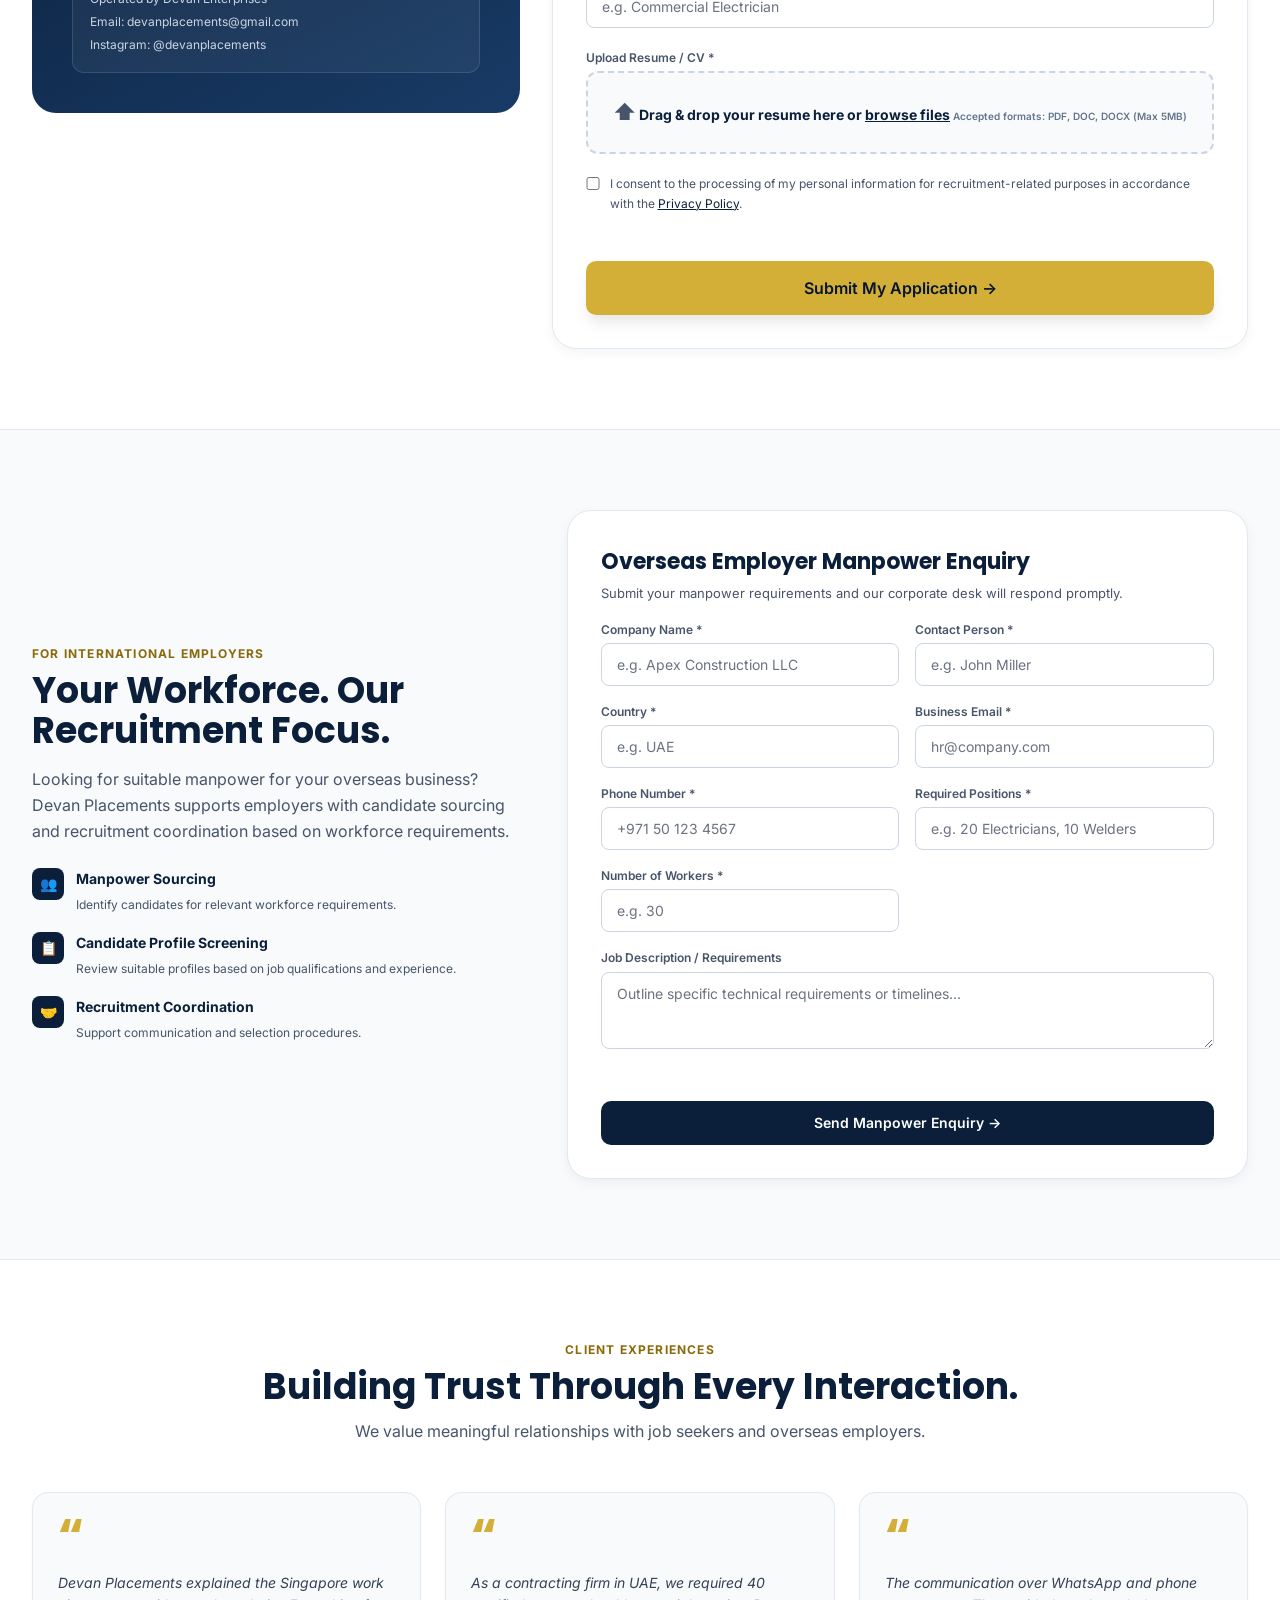
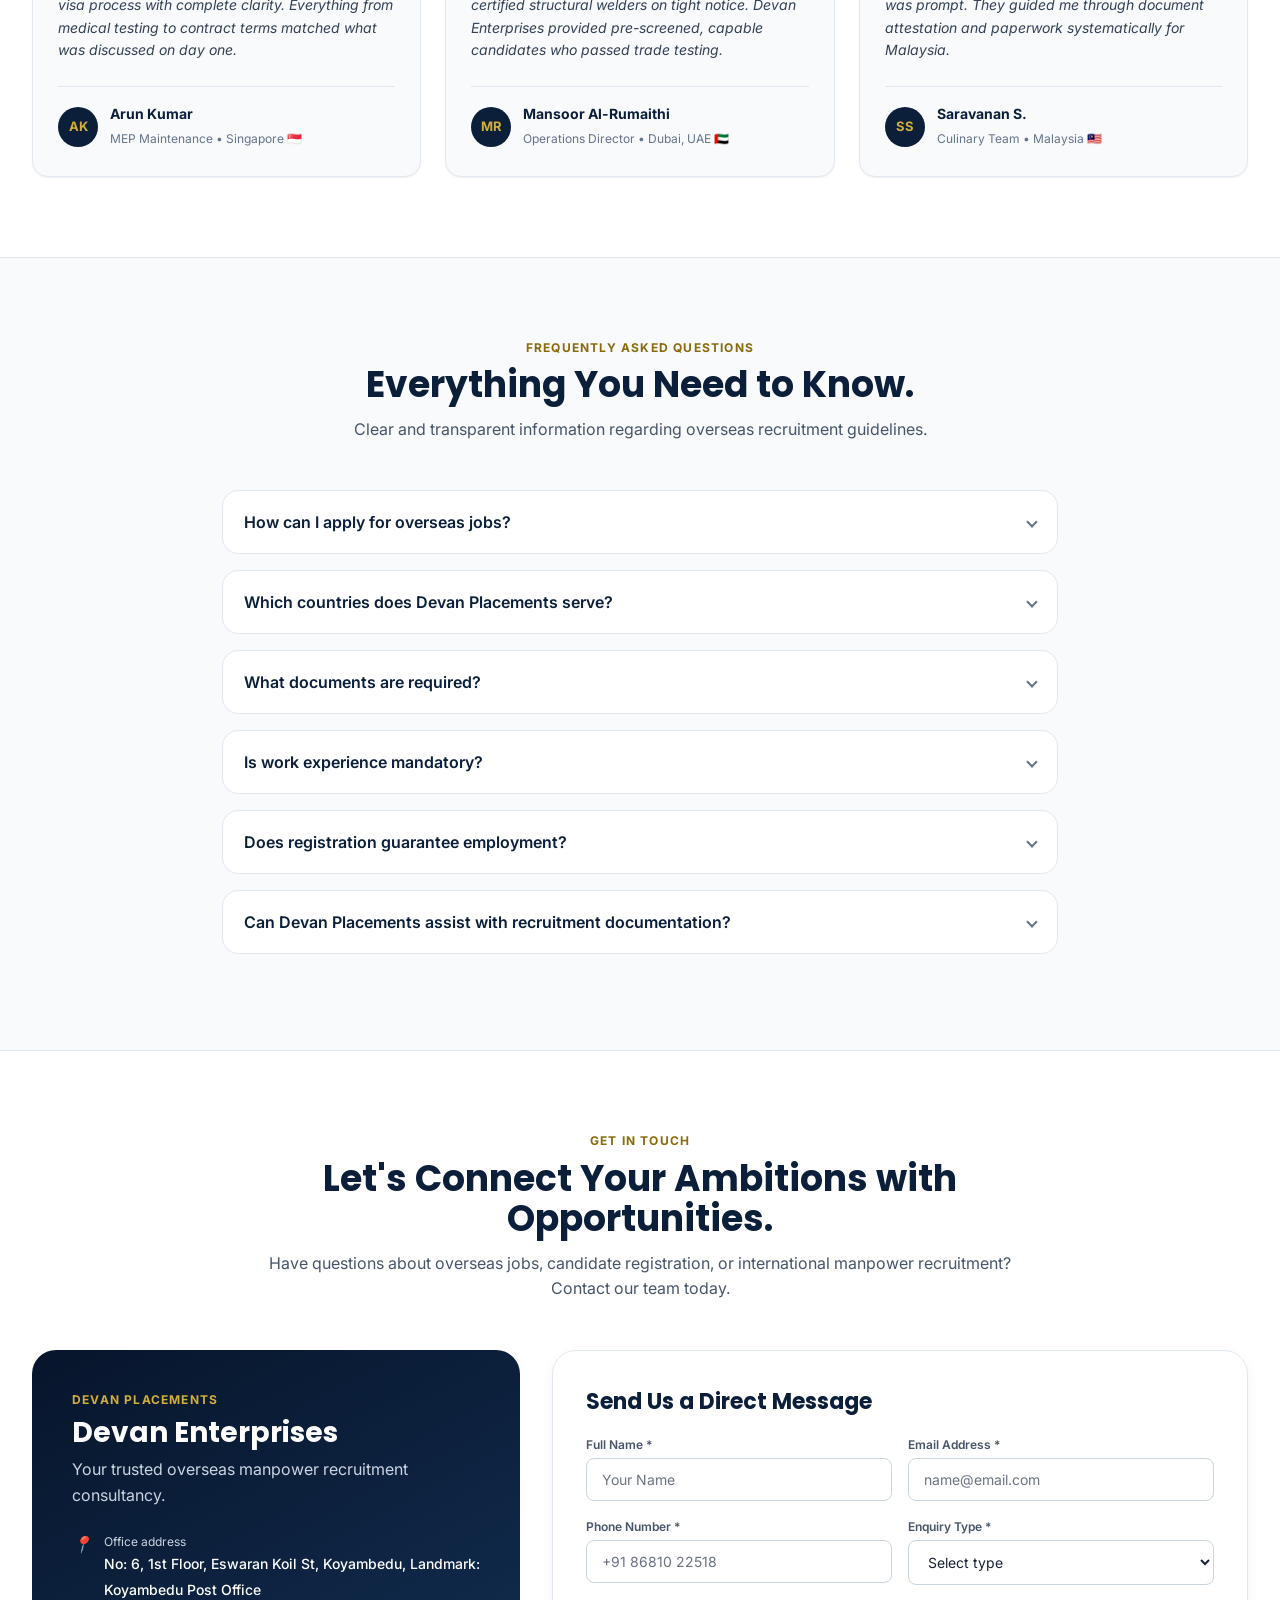
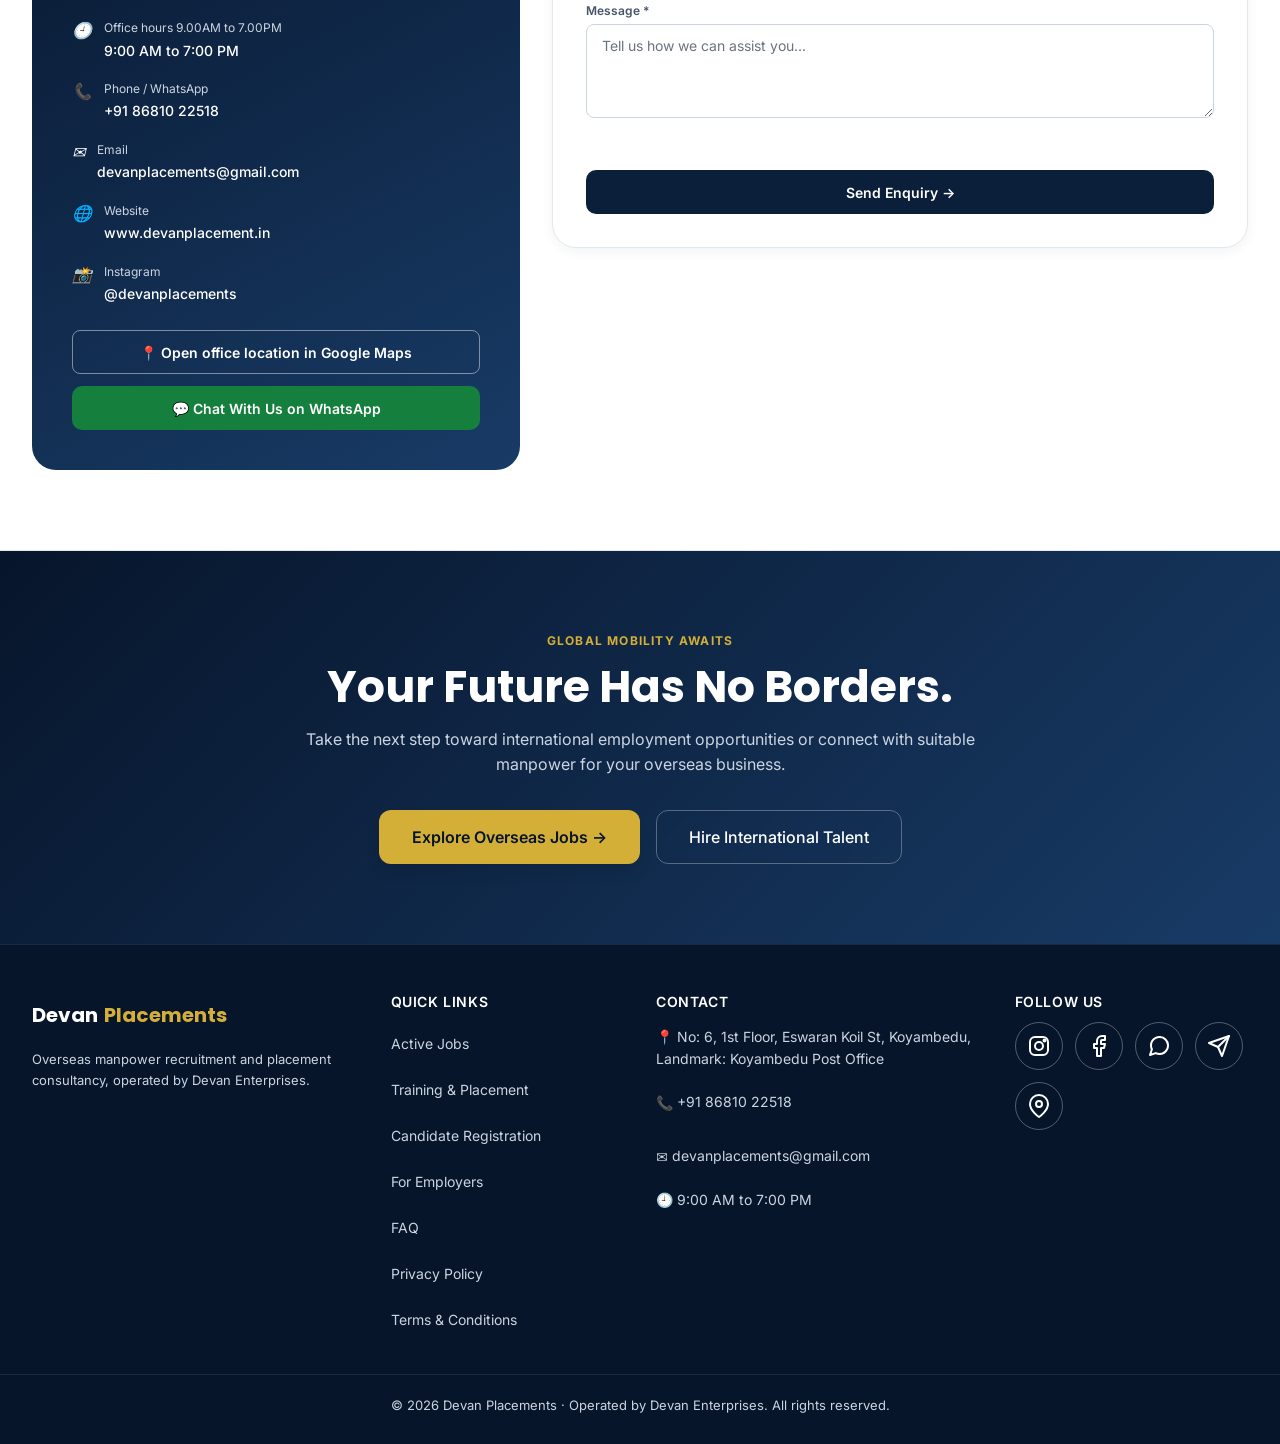
==== commit ac753dee: "Update index.html" ====
--- a/index.html
+++ b/index.html
@@ -355,7 +355,7 @@
             <li data-hide-empty><i aria-hidden="true">🕘</i><div><small>Office hours 9.00AM to 7.00PM</small><span data-site="hours"></span></div></li>
             <li><i>📞</i><div><small>Phone / WhatsApp</small><a href="tel:+918681022518">+91 86810 22518</a></div></li>
             <li><i>✉️</i><div><small>Email</small><a href="mailto:devanplacements@gmail.com">devanplacements@gmail.com</a></div></li>
-            <li><i>🌐</i><div><small>Website</small><span>www.devanplacements.in</span></div></li>
+            <li><i>🌐</i><div><small>Website</small><span>www.devanplacement.in</span></div></li>
             <li><i>📸</i><div><small>Instagram</small><a href="https://instagram.com/devanplacements" target="_blank" rel="noopener">@devanplacements</a></div></li>
           </ul>
           <a class="btn btn-outline-light btn-block" data-hide-empty data-site-href="mapsUrl" href="#" target="_blank" rel="noopener">📍 Open office location in Google Maps</a>
